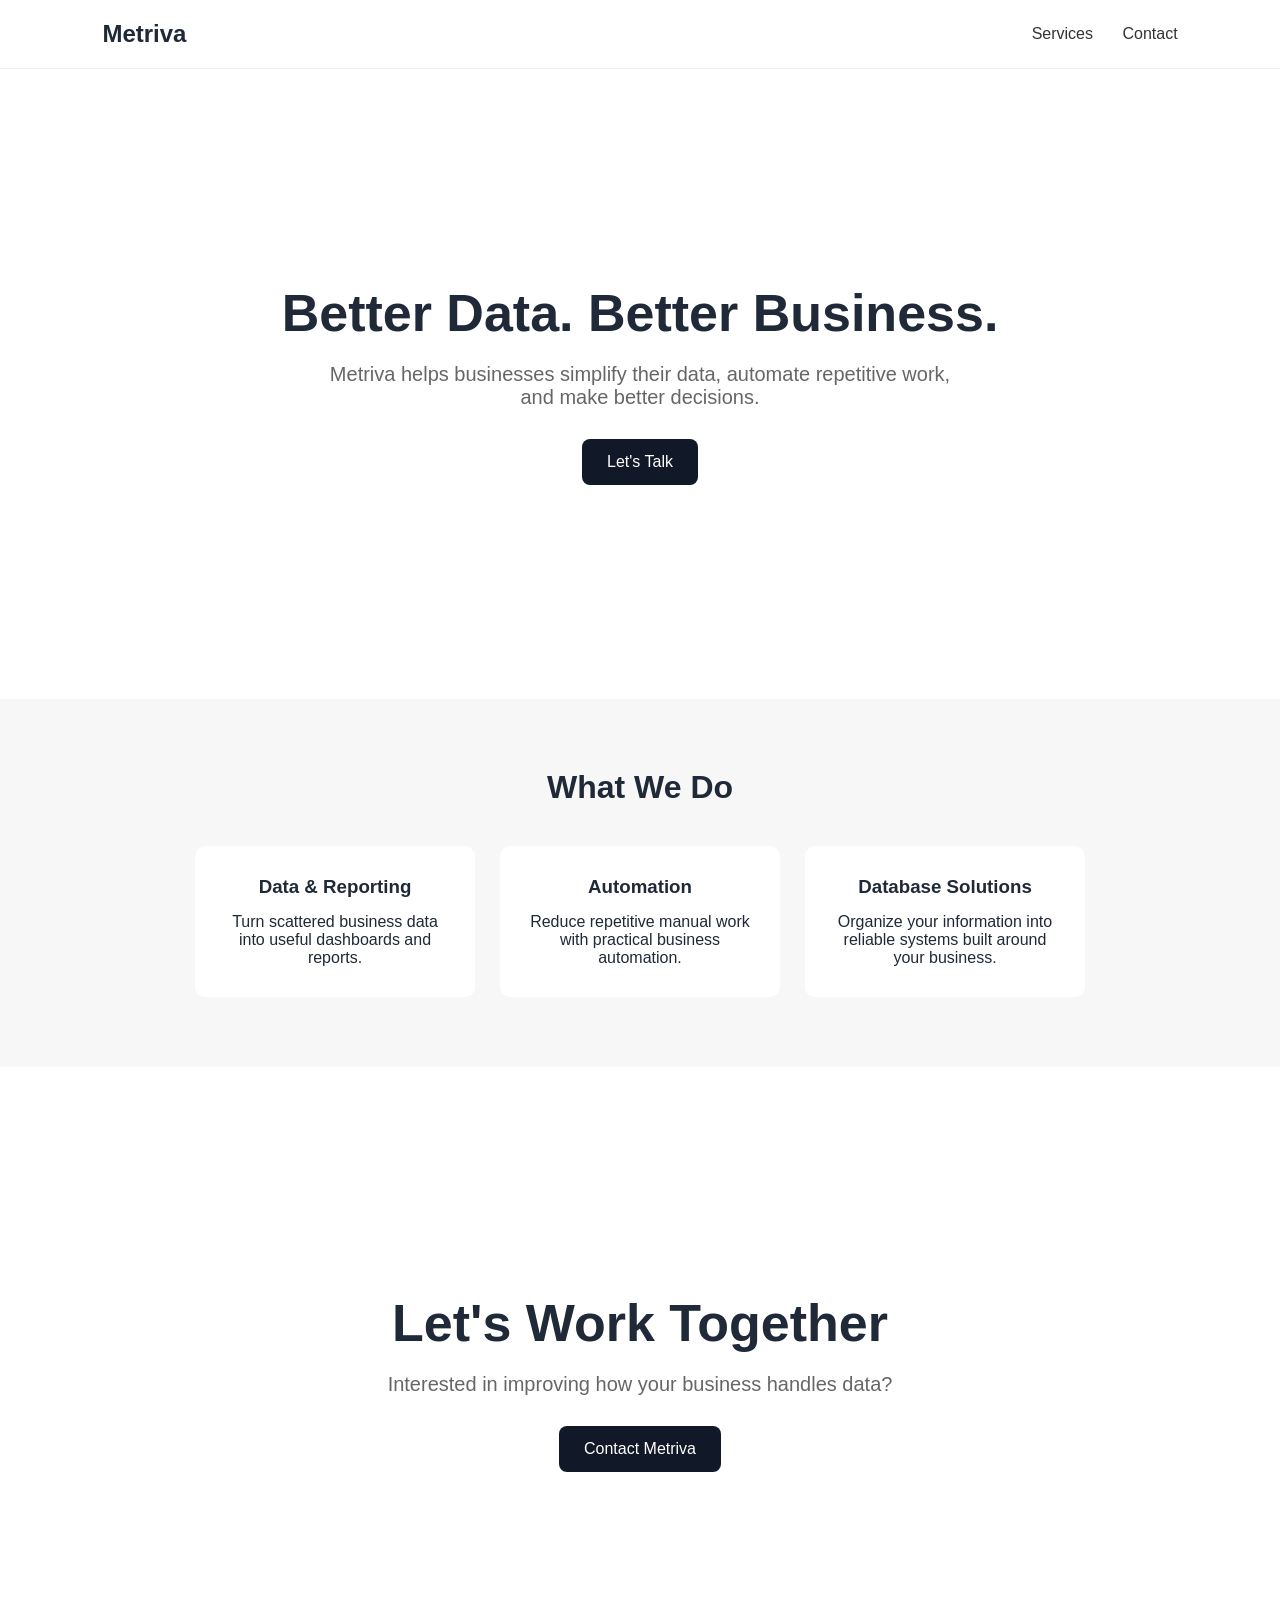
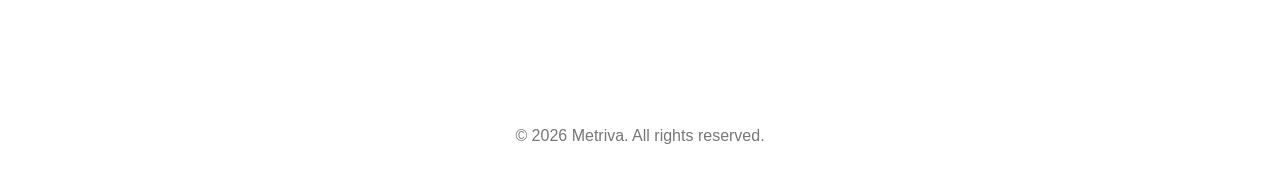
==== index.html @ c7a28950 "Create initial index.html for Metriva website This HTML file sets up a basic structure for the Metri" ====
<!DOCTYPE html>
<html lang="en">
<head>
    <meta charset="UTF-8">
    <meta name="viewport" content="width=device-width, initial-scale=1.0">

    <title>Metriva</title>

    <style>
        * {
            box-sizing: border-box;
            margin: 0;
            padding: 0;
        }

        body {
            font-family: Arial, sans-serif;
            color: #1f2937;
            background: #ffffff;
        }

        nav {
            display: flex;
            justify-content: space-between;
            align-items: center;
            padding: 20px 8%;
            border-bottom: 1px solid #eee;
        }

        .logo {
            font-size: 24px;
            font-weight: bold;
        }

        nav a {
            color: #333;
            text-decoration: none;
            margin-left: 25px;
        }

        .hero {
            min-height: 70vh;
            display: flex;
            flex-direction: column;
            justify-content: center;
            align-items: center;
            text-align: center;
            padding: 40px;
        }

        .hero h1 {
            font-size: 52px;
            margin-bottom: 20px;
        }

        .hero p {
            font-size: 20px;
            max-width: 650px;
            color: #666;
            margin-bottom: 30px;
        }

        .button {
            background: #111827;
            color: white;
            padding: 14px 25px;
            border-radius: 8px;
            text-decoration: none;
        }

        .services {
            background: #f7f7f7;
            padding: 70px 8%;
            text-align: center;
        }

        .services h2 {
            margin-bottom: 40px;
            font-size: 32px;
        }

        .cards {
            display: flex;
            justify-content: center;
            gap: 25px;
            flex-wrap: wrap;
        }

        .card {
            background: white;
            padding: 30px;
            border-radius: 10px;
            width: 280px;
        }

        .card h3 {
            margin-bottom: 15px;
        }

        footer {
            text-align: center;
            padding: 30px;
            color: #777;
        }
    </style>
</head>

<body>

<nav>
    <div class="logo">Metriva</div>

    <div>
        <a href="#services">Services</a>
        <a href="#contact">Contact</a>
    </div>
</nav>

<section class="hero">
    <h1>Better Data. Better Business.</h1>

    <p>
        Metriva helps businesses simplify their data,
        automate repetitive work, and make better decisions.
    </p>

    <a class="button" href="#contact">Let's Talk</a>
</section>

<section class="services" id="services">

    <h2>What We Do</h2>

    <div class="cards">

        <div class="card">
            <h3>Data & Reporting</h3>
            <p>
                Turn scattered business data into useful dashboards
                and reports.
            </p>
        </div>

        <div class="card">
            <h3>Automation</h3>
            <p>
                Reduce repetitive manual work with practical
                business automation.
            </p>
        </div>

        <div class="card">
            <h3>Database Solutions</h3>
            <p>
                Organize your information into reliable systems
                built around your business.
            </p>
        </div>

    </div>

</section>

<section class="hero" id="contact">
    <h1>Let's Work Together</h1>

    <p>
        Interested in improving how your business handles data?
    </p>

    <a class="button" href="mailto:YOUR-EMAIL-HERE">
        Contact Metriva
    </a>
</section>

<footer>
    © 2026 Metriva. All rights reserved.
</footer>

</body>
</html>
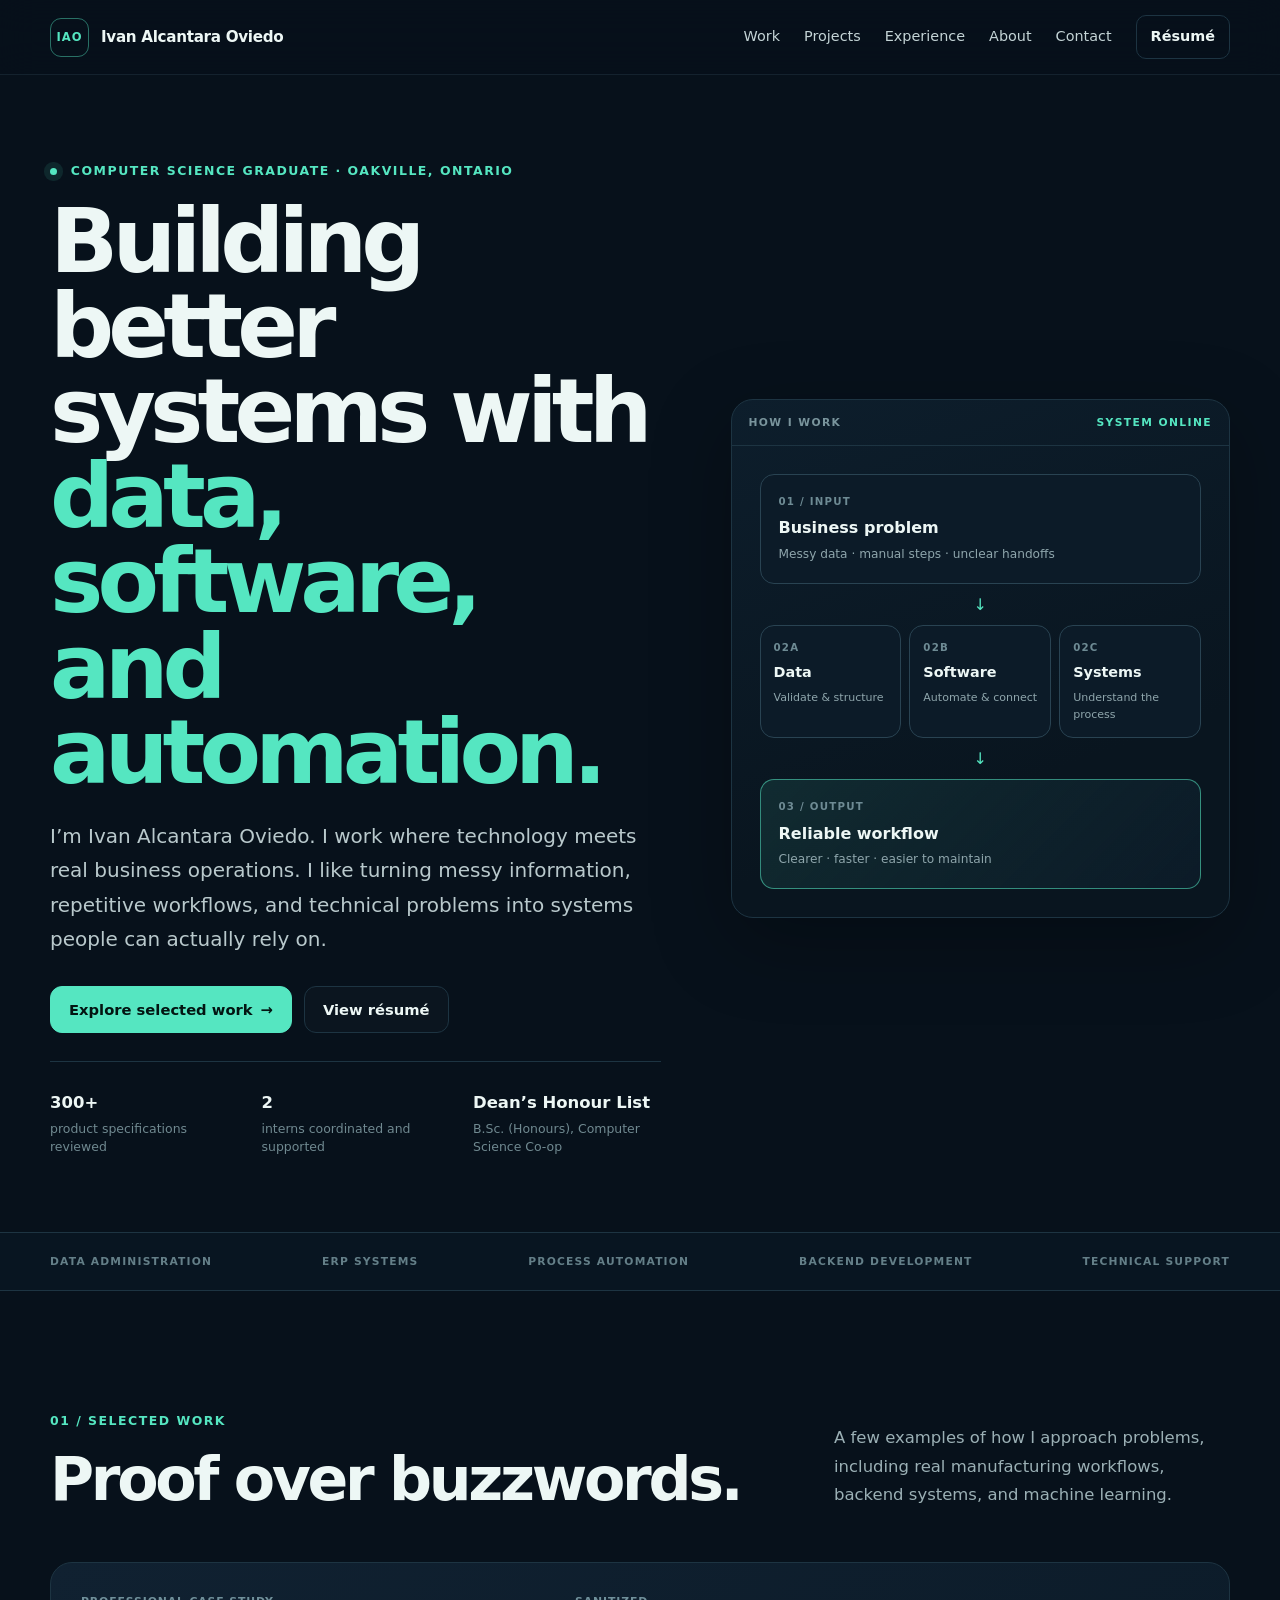
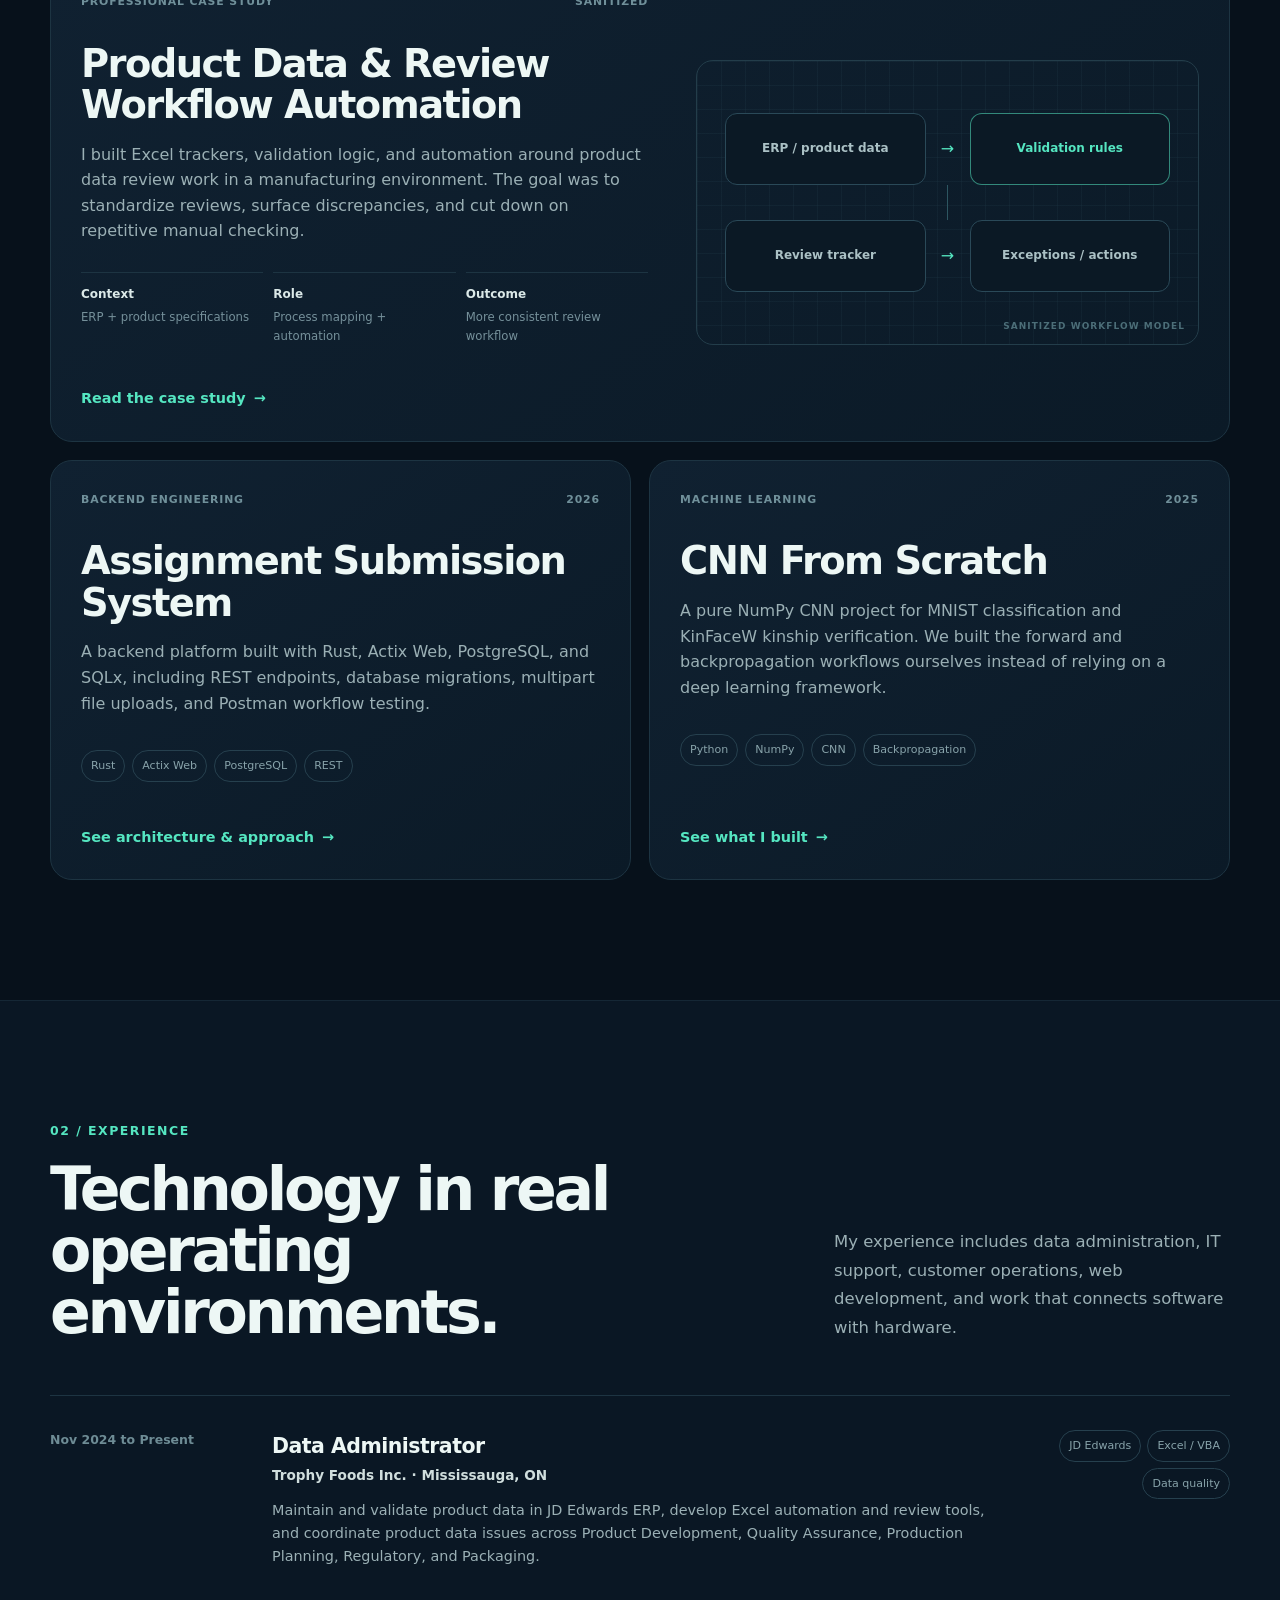
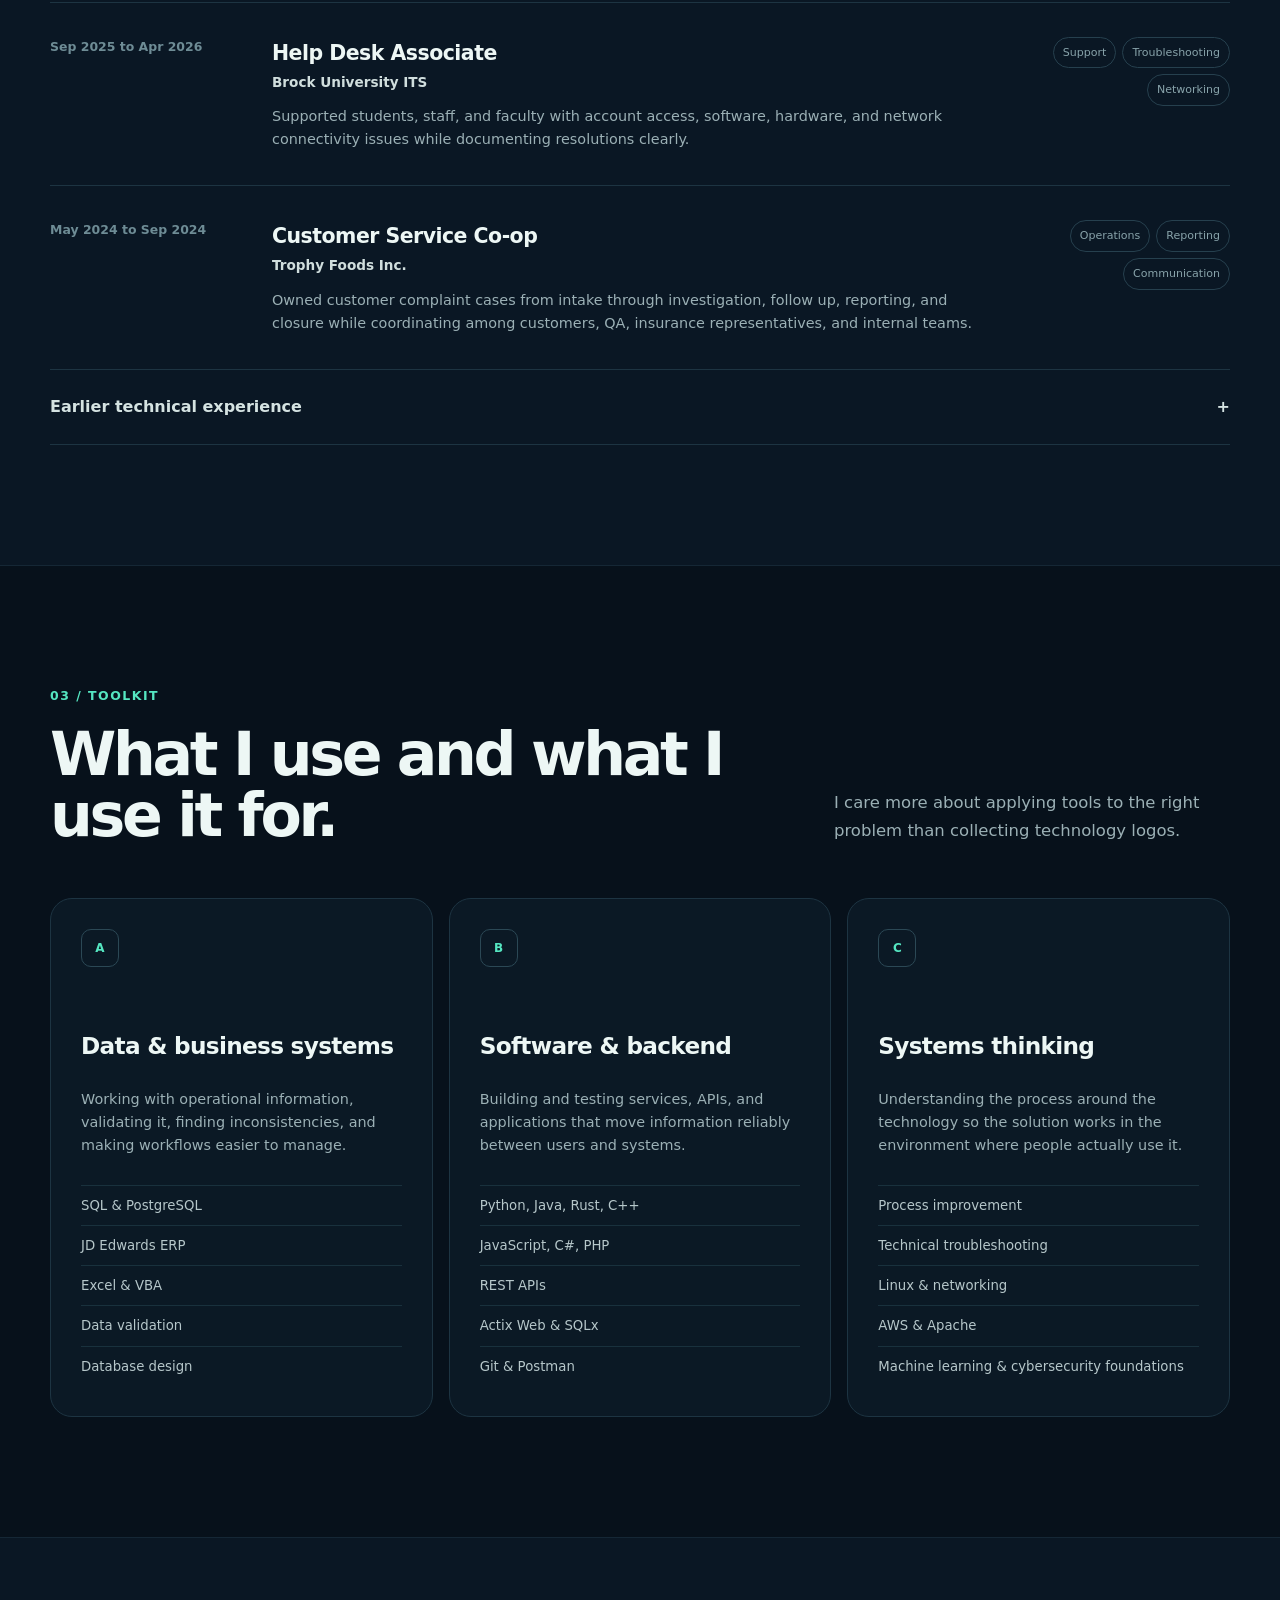
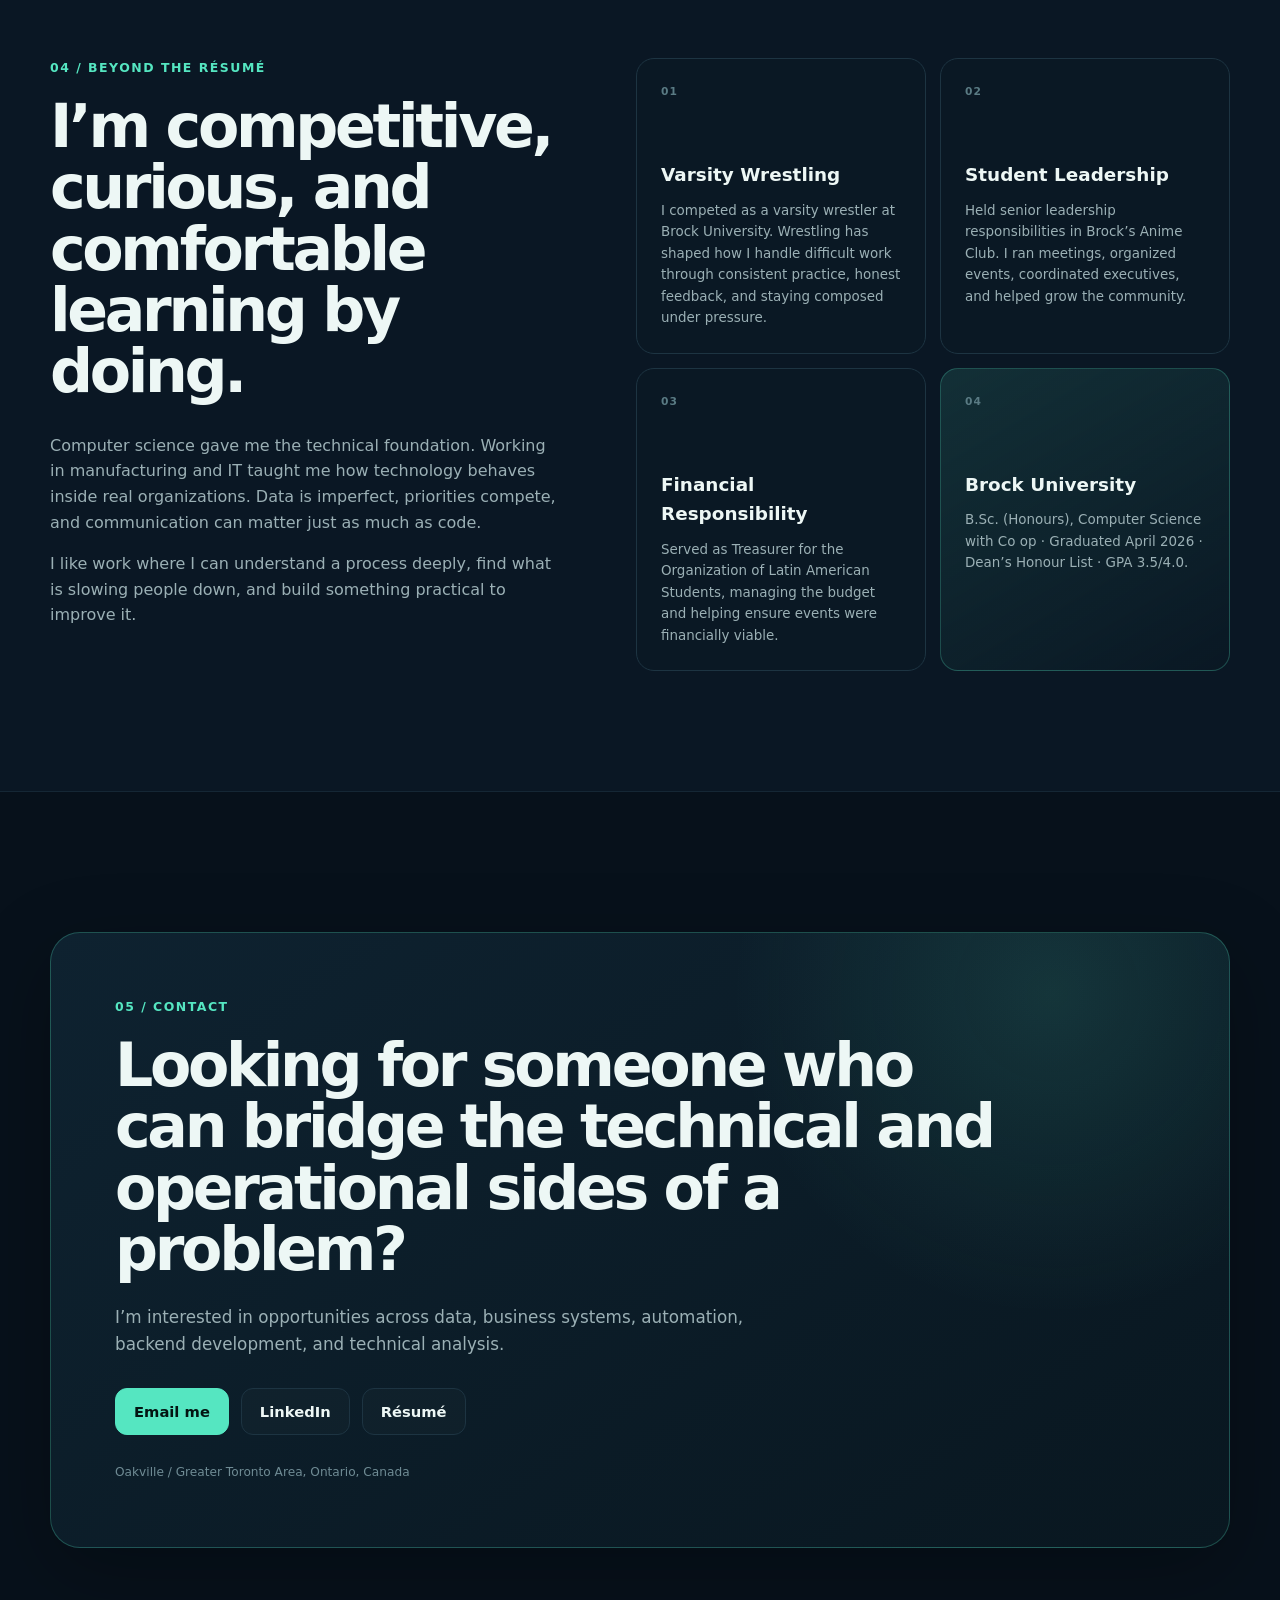
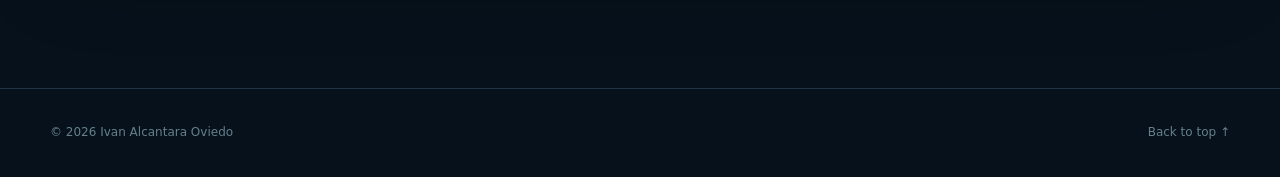
==== commit 7fec06ce: "Updated Website" ====
--- a/index.html
+++ b/index.html
@@ -1,181 +1,231 @@
-<!DOCTYPE html>
+<!doctype html>
 <html lang="en">
 <head>
-    <meta charset="UTF-8">
-    <meta name="viewport" content="width=device-width, initial-scale=1.0">
-
-    <title>Metriva</title>
-
-    <style>
-        * {
-            box-sizing: border-box;
-            margin: 0;
-            padding: 0;
-        }
-
-        body {
-            font-family: Arial, sans-serif;
-            color: #1f2937;
-            background: #ffffff;
-        }
-
-        nav {
-            display: flex;
-            justify-content: space-between;
-            align-items: center;
-            padding: 20px 8%;
-            border-bottom: 1px solid #eee;
-        }
-
-        .logo {
-            font-size: 24px;
-            font-weight: bold;
-        }
-
-        nav a {
-            color: #333;
-            text-decoration: none;
-            margin-left: 25px;
-        }
-
-        .hero {
-            min-height: 70vh;
-            display: flex;
-            flex-direction: column;
-            justify-content: center;
-            align-items: center;
-            text-align: center;
-            padding: 40px;
-        }
-
-        .hero h1 {
-            font-size: 52px;
-            margin-bottom: 20px;
-        }
-
-        .hero p {
-            font-size: 20px;
-            max-width: 650px;
-            color: #666;
-            margin-bottom: 30px;
-        }
-
-        .button {
-            background: #111827;
-            color: white;
-            padding: 14px 25px;
-            border-radius: 8px;
-            text-decoration: none;
-        }
-
-        .services {
-            background: #f7f7f7;
-            padding: 70px 8%;
-            text-align: center;
-        }
-
-        .services h2 {
-            margin-bottom: 40px;
-            font-size: 32px;
-        }
-
-        .cards {
-            display: flex;
-            justify-content: center;
-            gap: 25px;
-            flex-wrap: wrap;
-        }
-
-        .card {
-            background: white;
-            padding: 30px;
-            border-radius: 10px;
-            width: 280px;
-        }
-
-        .card h3 {
-            margin-bottom: 15px;
-        }
-
-        footer {
-            text-align: center;
-            padding: 30px;
-            color: #777;
-        }
-    </style>
+  <meta charset="utf-8">
+  <meta name="viewport" content="width=device-width, initial-scale=1">
+  <title>Ivan Alcantara Oviedo | Data, Systems & Software</title>
+  <meta name="description" content="Ivan Alcantara Oviedo is a Computer Science graduate who uses data, software, and systems thinking to improve real business processes.">
+  <meta name="theme-color" content="#08131f">
+  <meta property="og:type" content="profile">
+  <meta property="og:title" content="Ivan Alcantara Oviedo | Data, Systems & Software">
+  <meta property="og:description" content="Computer Science graduate working where data, software, and operations meet. Explore Ivan's experience, case studies, and projects.">
+  <meta property="og:image" content="assets/social-card.png">
+  <meta property="og:image:width" content="1200">
+  <meta property="og:image:height" content="630">
+  <meta name="twitter:card" content="summary_large_image">
+  <link rel="icon" href="assets/favicon.svg" type="image/svg+xml">
+  <link rel="stylesheet" href="styles.css">
+  <script type="application/ld+json">
+  {
+    "@context": "https://schema.org",
+    "@type": "ProfilePage",
+    "mainEntity": {
+      "@type": "Person",
+      "name": "Ivan Alcantara Oviedo",
+      "jobTitle": "Data Administrator",
+      "description": "Computer Science graduate with experience across data administration, business systems, process automation, technical support, and backend development.",
+      "alumniOf": {"@type":"CollegeOrUniversity","name":"Brock University"},
+      "sameAs": ["https://www.linkedin.com/in/ivan-alcantara-oviedo"]
+    }
+  }
+  </script>
 </head>
-
 <body>
-
-<nav>
-    <div class="logo">Metriva</div>
-
-    <div>
-        <a href="#services">Services</a>
+  <a class="skip-link" href="#main">Skip to main content</a>
+  <header class="site-header" id="top">
+    <nav class="nav shell" aria-label="Primary navigation">
+      <a class="brand" href="#top" aria-label="Ivan Alcantara Oviedo home">
+        <span class="brand-mark" aria-hidden="true">IAO</span>
+        <span class="brand-text">Ivan Alcantara Oviedo</span>
+      </a>
+      <button class="menu-toggle" type="button" aria-expanded="false" aria-controls="nav-menu" aria-label="Open navigation menu">
+        <span></span><span></span><span></span>
+      </button>
+      <div class="nav-menu" id="nav-menu">
+        <a href="#work">Work</a>
+        <a href="#projects">Projects</a>
+        <a href="#experience">Experience</a>
+        <a href="#about">About</a>
         <a href="#contact">Contact</a>
-    </div>
-</nav>
-
-<section class="hero">
-    <h1>Better Data. Better Business.</h1>
-
-    <p>
-        Metriva helps businesses simplify their data,
-        automate repetitive work, and make better decisions.
-    </p>
-
-    <a class="button" href="#contact">Let's Talk</a>
-</section>
-
-<section class="services" id="services">
-
-    <h2>What We Do</h2>
-
-    <div class="cards">
-
-        <div class="card">
-            <h3>Data & Reporting</h3>
-            <p>
-                Turn scattered business data into useful dashboards
-                and reports.
-            </p>
-        </div>
-
-        <div class="card">
-            <h3>Automation</h3>
-            <p>
-                Reduce repetitive manual work with practical
-                business automation.
-            </p>
-        </div>
-
-        <div class="card">
-            <h3>Database Solutions</h3>
-            <p>
-                Organize your information into reliable systems
-                built around your business.
-            </p>
-        </div>
-
-    </div>
-
-</section>
-
-<section class="hero" id="contact">
-    <h1>Let's Work Together</h1>
-
-    <p>
-        Interested in improving how your business handles data?
-    </p>
-
-    <a class="button" href="mailto:YOUR-EMAIL-HERE">
-        Contact Metriva
-    </a>
-</section>
-
-<footer>
-    © 2026 Metriva. All rights reserved.
-</footer>
-
+        <a class="nav-resume" href="resume.html">Résumé</a>
+      </div>
+    </nav>
+  </header>
+
+  <main id="main">
+    <section class="hero shell">
+      <div class="hero-copy reveal">
+        <p class="eyebrow"><span class="signal" aria-hidden="true"></span> Computer Science graduate · Oakville, Ontario</p>
+        <h1>Building better systems with <span class="accent">data, software, and automation.</span></h1>
+        <p class="hero-lead">I’m Ivan Alcantara Oviedo. I work where technology meets real business operations. I like turning messy information, repetitive workflows, and technical problems into systems people can actually rely on.</p>
+        <div class="hero-actions">
+          <a class="button button-primary" href="#work">Explore selected work <span aria-hidden="true">→</span></a>
+          <a class="button button-secondary" href="resume.html">View résumé</a>
+        </div>
+        <ul class="proof-strip" aria-label="Career highlights">
+          <li><strong>300+</strong><span>product specifications reviewed</span></li>
+          <li><strong>2</strong><span>interns coordinated and supported</span></li>
+          <li><strong>Dean’s Honour List</strong><span>B.Sc. (Honours), Computer Science Co-op</span></li>
+        </ul>
+      </div>
+
+      <div class="hero-system reveal" aria-label="Ivan's professional focus visualized" data-delay="100">
+        <div class="system-header"><span>HOW I WORK</span><span class="system-status">SYSTEM ONLINE</span></div>
+        <div class="system-flow" role="img" aria-label="Business problem flows through data, software, and systems thinking into a reliable outcome">
+          <div class="flow-node">
+            <small>01 / INPUT</small>
+            <strong>Business problem</strong>
+            <span>Messy data · manual steps · unclear handoffs</span>
+          </div>
+          <div class="flow-arrow" aria-hidden="true">↓</div>
+          <div class="flow-grid">
+            <div class="flow-node mini"><small>02A</small><strong>Data</strong><span>Validate & structure</span></div>
+            <div class="flow-node mini"><small>02B</small><strong>Software</strong><span>Automate & connect</span></div>
+            <div class="flow-node mini"><small>02C</small><strong>Systems</strong><span>Understand the process</span></div>
+          </div>
+          <div class="flow-arrow" aria-hidden="true">↓</div>
+          <div class="flow-node outcome">
+            <small>03 / OUTPUT</small>
+            <strong>Reliable workflow</strong>
+            <span>Clearer · faster · easier to maintain</span>
+          </div>
+        </div>
+      </div>
+    </section>
+
+    <section class="trust-bar" aria-label="Professional focus areas">
+      <div class="shell trust-inner">
+        <span>DATA ADMINISTRATION</span><span>ERP SYSTEMS</span><span>PROCESS AUTOMATION</span><span>BACKEND DEVELOPMENT</span><span>TECHNICAL SUPPORT</span>
+      </div>
+    </section>
+
+    <section class="section shell" id="work">
+      <div class="section-head reveal">
+        <div><p class="kicker">01 / Selected work</p><h2>Proof over buzzwords.</h2></div>
+        <p class="section-intro">A few examples of how I approach problems, including real manufacturing workflows, backend systems, and machine learning.</p>
+      </div>
+
+      <div class="case-grid">
+        <article class="case-card case-card-wide reveal">
+          <div class="case-copy">
+            <div class="case-meta"><span>Professional case study</span><span>Sanitized</span></div>
+            <h3>Product Data & Review Workflow Automation</h3>
+            <p>I built Excel trackers, validation logic, and automation around product data review work in a manufacturing environment. The goal was to standardize reviews, surface discrepancies, and cut down on repetitive manual checking.</p>
+            <div class="case-impact">
+              <div><strong>Context</strong><span>ERP + product specifications</span></div>
+              <div><strong>Role</strong><span>Process mapping + automation</span></div>
+              <div><strong>Outcome</strong><span>More consistent review workflow</span></div>
+            </div>
+            <a class="text-link" href="projects/data-workflow-automation.html">Read the case study <span aria-hidden="true">→</span></a>
+          </div>
+          <div class="case-visual diagram" aria-hidden="true">
+            <div class="diagram-row"><span class="diagram-node">ERP / product data</span><span class="diagram-arrow">→</span><span class="diagram-node hot">Validation rules</span></div>
+            <div class="diagram-line"></div>
+            <div class="diagram-row"><span class="diagram-node">Review tracker</span><span class="diagram-arrow">→</span><span class="diagram-node">Exceptions / actions</span></div>
+            <div class="diagram-caption">SANITIZED WORKFLOW MODEL</div>
+          </div>
+        </article>
+
+        <article class="case-card reveal" data-delay="70">
+          <div class="case-meta"><span>Backend engineering</span><span>2026</span></div>
+          <h3>Assignment Submission System</h3>
+          <p>A backend platform built with Rust, Actix Web, PostgreSQL, and SQLx, including REST endpoints, database migrations, multipart file uploads, and Postman workflow testing.</p>
+          <div class="stack-list"><span>Rust</span><span>Actix Web</span><span>PostgreSQL</span><span>REST</span></div>
+          <a class="text-link" href="projects/assignment-submission-system.html">See architecture & approach <span aria-hidden="true">→</span></a>
+        </article>
+
+        <article class="case-card reveal" data-delay="140">
+          <div class="case-meta"><span>Machine learning</span><span>2025</span></div>
+          <h3>CNN From Scratch</h3>
+          <p>A pure NumPy CNN project for MNIST classification and KinFaceW kinship verification. We built the forward and backpropagation workflows ourselves instead of relying on a deep learning framework.</p>
+          <div class="stack-list"><span>Python</span><span>NumPy</span><span>CNN</span><span>Backpropagation</span></div>
+          <a class="text-link" href="projects/cnn-from-scratch.html">See what I built <span aria-hidden="true">→</span></a>
+        </article>
+      </div>
+    </section>
+
+    <section class="section panel" id="experience">
+      <div class="shell">
+        <div class="section-head reveal">
+          <div><p class="kicker">02 / Experience</p><h2>Technology in real operating environments.</h2></div>
+          <p class="section-intro">My experience includes data administration, IT support, customer operations, web development, and work that connects software with hardware.</p>
+        </div>
+
+        <div class="experience-list">
+          <article class="experience-row reveal">
+            <div class="experience-when">Nov 2024 to Present</div>
+            <div class="experience-main"><h3>Data Administrator</h3><p class="company">Trophy Foods Inc. · Mississauga, ON</p><p>Maintain and validate product data in JD Edwards ERP, develop Excel automation and review tools, and coordinate product data issues across Product Development, Quality Assurance, Production Planning, Regulatory, and Packaging.</p></div>
+            <div class="experience-tags"><span>JD Edwards</span><span>Excel / VBA</span><span>Data quality</span></div>
+          </article>
+          <article class="experience-row reveal">
+            <div class="experience-when">Sep 2025 to Apr 2026</div>
+            <div class="experience-main"><h3>Help Desk Associate</h3><p class="company">Brock University ITS</p><p>Supported students, staff, and faculty with account access, software, hardware, and network connectivity issues while documenting resolutions clearly.</p></div>
+            <div class="experience-tags"><span>Support</span><span>Troubleshooting</span><span>Networking</span></div>
+          </article>
+          <article class="experience-row reveal">
+            <div class="experience-when">May 2024 to Sep 2024</div>
+            <div class="experience-main"><h3>Customer Service Co-op</h3><p class="company">Trophy Foods Inc.</p><p>Owned customer complaint cases from intake through investigation, follow up, reporting, and closure while coordinating among customers, QA, insurance representatives, and internal teams.</p></div>
+            <div class="experience-tags"><span>Operations</span><span>Reporting</span><span>Communication</span></div>
+          </article>
+          <details class="experience-more reveal">
+            <summary>Earlier technical experience <span aria-hidden="true">+</span></summary>
+            <div class="experience-more-grid">
+              <div><p class="experience-when">Sep 2023 to Apr 2024</p><h3>Analyst / Programmer</h3><p class="company">Bornea Dynamics</p><p>Contributed to a Bluetooth enabled video streaming robot, improving the Xamarin interface, connectivity, and communication between the software and hardware.</p></div>
+              <div><p class="experience-when">Jul 2023 to Dec 2023</p><h3>Information Technology Intern</h3><p class="company">Trophy Foods Inc.</p><p>Supported IT and operational teams with JD Edwards data, troubleshooting, reporting, and data integrity tasks.</p></div>
+              <div><p class="experience-when">Jan 2023 to Apr 2023</p><h3>Web Development & Cloud Deployment Associate</h3><p class="company">Civiconnect</p><p>Developed responsive web pages with Strapi, HTML, CSS, and JavaScript while supporting cloud deployment tasks.</p></div>
+            </div>
+          </details>
+        </div>
+      </div>
+    </section>
+
+    <section class="section shell" id="projects">
+      <div class="section-head reveal">
+        <div><p class="kicker">03 / Toolkit</p><h2>What I use and what I use it for.</h2></div>
+        <p class="section-intro">I care more about applying tools to the right problem than collecting technology logos.</p>
+      </div>
+      <div class="toolkit-grid">
+        <article class="toolkit-card reveal"><span class="toolkit-index">A</span><h3>Data & business systems</h3><p>Working with operational information, validating it, finding inconsistencies, and making workflows easier to manage.</p><ul><li>SQL & PostgreSQL</li><li>JD Edwards ERP</li><li>Excel & VBA</li><li>Data validation</li><li>Database design</li></ul></article>
+        <article class="toolkit-card reveal" data-delay="70"><span class="toolkit-index">B</span><h3>Software & backend</h3><p>Building and testing services, APIs, and applications that move information reliably between users and systems.</p><ul><li>Python, Java, Rust, C++</li><li>JavaScript, C#, PHP</li><li>REST APIs</li><li>Actix Web & SQLx</li><li>Git & Postman</li></ul></article>
+        <article class="toolkit-card reveal" data-delay="140"><span class="toolkit-index">C</span><h3>Systems thinking</h3><p>Understanding the process around the technology so the solution works in the environment where people actually use it.</p><ul><li>Process improvement</li><li>Technical troubleshooting</li><li>Linux & networking</li><li>AWS & Apache</li><li>Machine learning & cybersecurity foundations</li></ul></article>
+      </div>
+    </section>
+
+    <section class="section panel" id="about">
+      <div class="shell about-layout">
+        <div class="about-statement reveal">
+          <p class="kicker">04 / Beyond the résumé</p>
+          <h2>I’m competitive, curious, and comfortable learning by doing.</h2>
+          <p>Computer science gave me the technical foundation. Working in manufacturing and IT taught me how technology behaves inside real organizations. Data is imperfect, priorities compete, and communication can matter just as much as code.</p>
+          <p>I like work where I can understand a process deeply, find what is slowing people down, and build something practical to improve it.</p>
+        </div>
+        <div class="identity-grid reveal" data-delay="100">
+          <article class="identity-card"><span class="identity-number">01</span><h3>Varsity Wrestling</h3><p>I competed as a varsity wrestler at Brock University. Wrestling has shaped how I handle difficult work through consistent practice, honest feedback, and staying composed under pressure.</p></article>
+          <article class="identity-card"><span class="identity-number">02</span><h3>Student Leadership</h3><p>Held senior leadership responsibilities in Brock’s Anime Club. I ran meetings, organized events, coordinated executives, and helped grow the community.</p></article>
+          <article class="identity-card"><span class="identity-number">03</span><h3>Financial Responsibility</h3><p>Served as Treasurer for the Organization of Latin American Students, managing the budget and helping ensure events were financially viable.</p></article>
+          <article class="identity-card education"><span class="identity-number">04</span><h3>Brock University</h3><p>B.Sc. (Honours), Computer Science with Co op · Graduated April 2026 · Dean’s Honour List · GPA 3.5/4.0.</p></article>
+        </div>
+      </div>
+    </section>
+
+    <section class="section shell contact-section" id="contact">
+      <div class="contact-card reveal">
+        <p class="kicker">05 / Contact</p>
+        <h2>Looking for someone who can bridge the technical and operational sides of a problem?</h2>
+        <p>I’m interested in opportunities across data, business systems, automation, backend development, and technical analysis.</p>
+        <div class="contact-actions">
+          <a class="button button-primary" href="mailto:ivanalc.oviedo@gmail.com">Email me</a>
+          <a class="button button-secondary" href="https://www.linkedin.com/in/ivan-alcantara-oviedo" target="_blank" rel="noreferrer">LinkedIn</a>
+          <a class="button button-secondary" href="resume.html">Résumé</a>
+        </div>
+        <p class="contact-note">Oakville / Greater Toronto Area, Ontario, Canada</p>
+      </div>
+    </section>
+  </main>
+
+  <footer class="site-footer">
+    <div class="shell footer-inner"><span>© <span id="year">2026</span> Ivan Alcantara Oviedo</span><a href="#top">Back to top ↑</a></div>
+  </footer>
+  <script src="script.js" defer></script>
 </body>
 </html>
--- a/styles.css
+++ b/styles.css
@@ -0,0 +1,27 @@
+:root{
+  --bg:#07111b;--bg-2:#0a1724;--panel:#0d1b29;--card:#102131;--card-2:#0b1a28;
+  --text:#edf7f5;--muted:#9bb0b5;--muted-2:#708990;--line:#1d3442;
+  --accent:#55e6c1;--accent-2:#8af1d7;--ink:#031512;--max:1180px;
+  --radius:22px;--shadow:0 24px 80px rgba(0,0,0,.28)
+}
+*{box-sizing:border-box}
+html{scroll-behavior:smooth}
+body{margin:0;background:var(--bg);color:var(--text);font-family:Inter,ui-sans-serif,system-ui,-apple-system,BlinkMacSystemFont,"Segoe UI",sans-serif;line-height:1.6;-webkit-font-smoothing:antialiased}
+a{color:inherit;text-decoration:none}button{font:inherit}img{max-width:100%;height:auto}.shell{width:min(var(--max),calc(100% - 40px));margin-inline:auto}
+.skip-link{position:fixed;left:14px;top:10px;z-index:9999;padding:10px 14px;border-radius:8px;background:var(--accent);color:var(--ink);font-weight:800;transform:translateY(-150%)}.skip-link:focus{transform:translateY(0)}
+:focus-visible{outline:3px solid var(--accent);outline-offset:4px;border-radius:6px}
+.site-header{position:sticky;top:0;z-index:100;background:rgba(7,17,27,.82);backdrop-filter:blur(18px);border-bottom:1px solid rgba(83,119,134,.18)}
+.nav{min-height:74px;display:flex;align-items:center;justify-content:space-between;gap:24px}.brand{display:flex;align-items:center;gap:12px;font-weight:800;letter-spacing:-.02em}.brand-mark{display:grid;place-items:center;width:39px;height:39px;border:1px solid rgba(85,230,193,.45);border-radius:11px;color:var(--accent);font-size:.72rem;letter-spacing:.08em}.brand-text{font-size:.95rem}.nav-menu{display:flex;align-items:center;gap:24px;color:#c4d4d6;font-size:.9rem}.nav-menu a:not(.nav-resume):hover{color:var(--accent)}.nav-resume{padding:9px 14px;border:1px solid var(--line);border-radius:10px;color:var(--text);font-weight:700}.nav-resume:hover{border-color:var(--accent);color:var(--accent)}.menu-toggle{display:none;width:44px;height:44px;background:transparent;border:1px solid var(--line);border-radius:10px}.menu-toggle span{display:block;width:19px;height:1px;background:var(--text);margin:5px auto}
+.hero{min-height:calc(100vh - 74px);display:grid;grid-template-columns:minmax(0,1.1fr) minmax(380px,.9fr);gap:70px;align-items:center;padding:86px 0 76px}.eyebrow,.kicker{margin:0 0 18px;color:var(--accent);font-size:.78rem;font-weight:800;letter-spacing:.12em;text-transform:uppercase}.signal{display:inline-block;width:7px;height:7px;margin-right:8px;border-radius:50%;background:var(--accent);box-shadow:0 0 0 6px rgba(85,230,193,.1)}h1,h2,h3,p{margin-top:0}h1{max-width:820px;margin-bottom:24px;font-size:clamp(3.3rem,7vw,6.8rem);line-height:.95;letter-spacing:-.065em;font-weight:760}.accent{color:var(--accent)}.hero-lead{max-width:690px;margin-bottom:30px;font-size:clamp(1.05rem,1.6vw,1.25rem);line-height:1.72;color:#b9c9cc}.hero-actions,.contact-actions{display:flex;gap:12px;flex-wrap:wrap}.button{display:inline-flex;align-items:center;justify-content:center;gap:8px;min-height:47px;padding:0 18px;border:1px solid var(--line);border-radius:12px;font-size:.92rem;font-weight:780;transition:transform .18s ease,border-color .18s ease,background .18s ease}.button:hover{transform:translateY(-2px)}.button-primary{background:var(--accent);border-color:var(--accent);color:var(--ink)}.button-primary:hover{background:var(--accent-2)}.button-secondary{background:rgba(255,255,255,.015);color:var(--text)}.button-secondary:hover{border-color:#456577}.proof-strip{list-style:none;padding:28px 0 0;margin:28px 0 0;border-top:1px solid var(--line);display:grid;grid-template-columns:repeat(3,1fr);gap:24px}.proof-strip li{min-width:0}.proof-strip strong{display:block;margin-bottom:3px;color:var(--text);font-size:1.03rem}.proof-strip span{display:block;color:var(--muted-2);font-size:.78rem;line-height:1.45}
+.hero-system{align-self:center;border:1px solid var(--line);border-radius:var(--radius);background:linear-gradient(160deg,#0d1e2c,#09151f 70%);box-shadow:var(--shadow);overflow:hidden}.system-header{display:flex;justify-content:space-between;gap:12px;padding:14px 17px;border-bottom:1px solid var(--line);font-size:.67rem;font-weight:800;letter-spacing:.13em;color:#79949c}.system-status{color:var(--accent)}.system-flow{padding:28px}.flow-node{padding:18px;border:1px solid #294352;border-radius:14px;background:#0c1b28}.flow-node small{display:block;margin-bottom:6px;color:#6e8b94;font-size:.64rem;font-weight:800;letter-spacing:.12em}.flow-node strong{display:block;margin-bottom:4px;font-size:1rem}.flow-node span{display:block;color:#8fa6ac;font-size:.76rem}.flow-arrow{text-align:center;color:var(--accent);padding:8px}.flow-grid{display:grid;grid-template-columns:repeat(3,1fr);gap:8px}.flow-node.mini{padding:13px}.flow-node.mini strong{font-size:.9rem}.flow-node.mini span{font-size:.69rem}.flow-node.outcome{border-color:rgba(85,230,193,.55);background:linear-gradient(135deg,rgba(85,230,193,.1),#0c1b28)}
+.trust-bar{border-top:1px solid var(--line);border-bottom:1px solid var(--line);background:#081521}.trust-inner{min-height:57px;display:flex;align-items:center;justify-content:space-between;gap:20px;overflow:auto;color:#647f88;font-size:.67rem;font-weight:850;letter-spacing:.11em;white-space:nowrap}
+.section{padding:120px 0}.panel{background:var(--bg-2);border-block:1px solid rgba(74,111,126,.18)}.section-head{display:grid;grid-template-columns:1fr minmax(320px,.55fr);gap:64px;align-items:end;margin-bottom:52px}.section-head h2,.about-statement h2,.contact-card h2{margin:0;font-size:clamp(2.35rem,4.7vw,4.8rem);line-height:1.02;letter-spacing:-.055em}.section-intro{margin:0;color:var(--muted);font-size:1.03rem;line-height:1.75}.case-grid{display:grid;grid-template-columns:repeat(2,1fr);gap:18px}.case-card{min-height:420px;padding:30px;border:1px solid var(--line);border-radius:var(--radius);background:linear-gradient(145deg,var(--card),#0b1a27);display:flex;flex-direction:column}.case-card-wide{grid-column:1/-1;min-height:460px;display:grid;grid-template-columns:1.06fr .94fr;gap:48px;align-items:center}.case-meta{display:flex;justify-content:space-between;gap:12px;margin-bottom:32px;color:#70909a;font-size:.68rem;font-weight:800;letter-spacing:.08em;text-transform:uppercase}.case-card h3{max-width:650px;margin-bottom:16px;font-size:clamp(1.65rem,3vw,2.65rem);line-height:1.08;letter-spacing:-.04em}.case-card p{color:var(--muted);max-width:670px}.case-impact{display:grid;grid-template-columns:repeat(3,1fr);gap:10px;margin:28px 0}.case-impact div{padding:12px 0;border-top:1px solid var(--line)}.case-impact strong,.case-impact span{display:block}.case-impact strong{font-size:.75rem;color:#dbe9e8}.case-impact span{margin-top:4px;font-size:.73rem;color:#75909a}.text-link{margin-top:auto;display:inline-flex;align-items:center;gap:8px;width:max-content;color:var(--accent);font-size:.9rem;font-weight:800}.text-link:hover{gap:13px}.stack-list{display:flex;flex-wrap:wrap;gap:7px;margin:18px 0 26px}.stack-list span,.experience-tags span{padding:6px 9px;border:1px solid #26404e;border-radius:999px;color:#88a3aa;font-size:.69rem}.diagram{position:relative;min-height:285px;padding:28px;border:1px solid #233d4a;border-radius:17px;background-image:linear-gradient(rgba(49,81,95,.14) 1px,transparent 1px),linear-gradient(90deg,rgba(49,81,95,.14) 1px,transparent 1px);background-size:24px 24px;display:flex;flex-direction:column;justify-content:center}.diagram-row{display:grid;grid-template-columns:1fr 34px 1fr;align-items:center;gap:5px}.diagram-node{display:grid;place-items:center;min-height:72px;text-align:center;padding:10px;border:1px solid #2a4958;border-radius:12px;background:#0b1925;color:#abc1c5;font-size:.75rem;font-weight:750}.diagram-node.hot{border-color:rgba(85,230,193,.55);color:var(--accent)}.diagram-arrow{text-align:center;color:var(--accent)}.diagram-line{height:35px;width:1px;background:#2d5661;margin:0 auto}.diagram-caption{position:absolute;right:13px;bottom:10px;color:#4c6e78;font-size:.56rem;letter-spacing:.12em;font-weight:800}
+.experience-list{border-top:1px solid var(--line)}.experience-row{display:grid;grid-template-columns:190px 1fr 210px;gap:32px;padding:34px 0;border-bottom:1px solid var(--line)}.experience-when{color:#6e8c95;font-size:.78rem;font-weight:750}.experience-main h3,.experience-more-grid h3{margin-bottom:2px;font-size:1.28rem;letter-spacing:-.025em}.company{margin-bottom:12px;color:#d0dedd;font-size:.85rem;font-weight:700}.experience-main>p:last-child,.experience-more-grid p:last-child{margin:0;color:var(--muted);font-size:.9rem}.experience-tags{display:flex;align-content:flex-start;justify-content:flex-end;flex-wrap:wrap;gap:6px}.experience-more{border-bottom:1px solid var(--line)}.experience-more summary{cursor:pointer;padding:24px 0;list-style:none;display:flex;justify-content:space-between;color:#d5e3e2;font-weight:750}.experience-more summary::-webkit-details-marker{display:none}.experience-more-grid{display:grid;grid-template-columns:repeat(3,1fr);gap:28px;padding:6px 0 34px}.experience-more-grid>div{padding-top:18px;border-top:1px solid #19313f}
+.toolkit-grid{display:grid;grid-template-columns:repeat(3,1fr);gap:16px}.toolkit-card{position:relative;min-height:440px;padding:30px;border:1px solid var(--line);border-radius:var(--radius);background:#0b1925}.toolkit-index{display:grid;place-items:center;width:38px;height:38px;margin-bottom:60px;border:1px solid #2b4855;border-radius:10px;color:var(--accent);font-size:.75rem;font-weight:900}.toolkit-card h3{font-size:1.45rem;letter-spacing:-.03em}.toolkit-card p{color:var(--muted);font-size:.9rem}.toolkit-card ul{list-style:none;margin:28px 0 0;padding:0}.toolkit-card li{padding:9px 0;border-top:1px solid #19313d;color:#b6c7ca;font-size:.83rem}
+.about-layout{display:grid;grid-template-columns:.92fr 1.08fr;gap:80px}.about-statement{position:sticky;top:120px;align-self:start}.about-statement h2{margin-bottom:30px}.about-statement>p:not(.kicker){max-width:590px;color:var(--muted);font-size:1rem}.identity-grid{display:grid;grid-template-columns:repeat(2,1fr);gap:14px}.identity-card{min-height:280px;padding:24px;border:1px solid var(--line);border-radius:18px;background:#0a1824}.identity-number{display:block;margin-bottom:60px;color:#5a7b84;font-size:.67rem;font-weight:900;letter-spacing:.1em}.identity-card h3{margin-bottom:10px;font-size:1.15rem}.identity-card p{margin:0;color:var(--muted);font-size:.84rem}.identity-card.education{background:linear-gradient(150deg,rgba(85,230,193,.12),#0a1824);border-color:rgba(85,230,193,.25)}
+.contact-section{padding-top:140px;padding-bottom:140px}.contact-card{padding:64px;border:1px solid rgba(85,230,193,.26);border-radius:30px;background:radial-gradient(circle at 85% 10%,rgba(85,230,193,.12),transparent 28%),linear-gradient(145deg,#0e2230,#091720);box-shadow:var(--shadow)}.contact-card h2{max-width:900px;margin-bottom:24px}.contact-card>p:not(.kicker):not(.contact-note){max-width:700px;color:var(--muted);font-size:1.05rem}.contact-actions{margin-top:30px}.contact-note{margin:28px 0 0;color:#6f8b94;font-size:.76rem}.site-footer{border-top:1px solid var(--line)}.footer-inner{min-height:88px;display:flex;justify-content:space-between;align-items:center;color:#63808a;font-size:.75rem}.footer-inner a:hover{color:var(--accent)}
+.reveal{opacity:0;transform:translateY(16px);transition:opacity .6s ease,transform .6s ease}.reveal.visible{opacity:1;transform:none}
+.page-hero{padding:100px 0 62px}.page-hero .back-link{display:inline-flex;margin-bottom:48px;color:#78969e;font-size:.8rem;font-weight:750}.page-hero .back-link:hover{color:var(--accent)}.page-hero h1{max-width:920px;font-size:clamp(3rem,7vw,6.2rem)}.page-lead{max-width:760px;color:var(--muted);font-size:1.14rem}.case-summary{display:grid;grid-template-columns:repeat(4,1fr);gap:1px;margin-top:48px;border:1px solid var(--line);border-radius:16px;overflow:hidden;background:var(--line)}.case-summary div{padding:19px;background:#0b1925}.case-summary small,.case-summary strong{display:block}.case-summary small{margin-bottom:5px;color:#66818a;font-size:.63rem;font-weight:850;letter-spacing:.1em;text-transform:uppercase}.case-summary strong{font-size:.83rem}.case-body{display:grid;grid-template-columns:240px 1fr;gap:80px;padding:70px 0 120px}.case-aside{position:sticky;top:110px;align-self:start}.case-aside a{display:block;padding:7px 0;color:#6f8991;font-size:.78rem}.case-aside a:hover{color:var(--accent)}.case-content section{scroll-margin-top:120px;margin-bottom:80px}.case-content h2{margin-bottom:22px;font-size:clamp(2rem,4vw,3.6rem);line-height:1.05;letter-spacing:-.045em}.case-content h3{margin-top:30px;font-size:1.2rem}.case-content p,.case-content li{color:var(--muted)}.case-content ul{padding-left:20px}.case-note{padding:20px;border-left:2px solid var(--accent);background:rgba(85,230,193,.055);color:#a9c1c4;font-size:.84rem}.architecture{margin:32px 0;padding:26px;border:1px solid var(--line);border-radius:18px;background:#091722}.architecture-row{display:flex;align-items:center;justify-content:center;gap:10px;flex-wrap:wrap}.arch-box{padding:12px 15px;border:1px solid #284755;border-radius:10px;background:#0d1f2d;color:#b9cdcf;font-size:.75rem;font-weight:750}.arch-box.accented{border-color:rgba(85,230,193,.55);color:var(--accent)}.arch-arrow{color:#4c7179}.lessons-grid{display:grid;grid-template-columns:repeat(2,1fr);gap:12px}.lesson{padding:20px;border:1px solid var(--line);border-radius:14px;background:#0a1824}.lesson strong{display:block;margin-bottom:7px}.lesson p{margin:0;font-size:.84rem}.next-project{display:flex;justify-content:space-between;align-items:center;gap:20px;padding:28px;border:1px solid var(--line);border-radius:16px}.next-project span{color:#6b8890;font-size:.72rem}.next-project strong{display:block;margin-top:3px}.resume-page{padding:85px 0 120px}.resume-top{display:flex;justify-content:space-between;align-items:flex-start;gap:30px;margin-bottom:40px}.resume-top h1{margin:0;font-size:clamp(2.7rem,6vw,5rem)}.resume-sheet{padding:52px;border-radius:22px;background:#f6f8f8;color:#142127;box-shadow:var(--shadow)}.resume-sheet h2{margin:32px 0 10px;font-size:.85rem;letter-spacing:.1em;text-transform:uppercase;color:#41626a;border-bottom:1px solid #ccd7d9;padding-bottom:8px}.resume-sheet h3{margin-bottom:2px;font-size:1rem}.resume-sheet p,.resume-sheet li{font-size:.82rem;color:#30464d}.resume-sheet .resume-role{display:flex;justify-content:space-between;gap:20px;margin-top:18px}.resume-sheet .resume-role p{margin:0;color:#5d747a}.resume-sheet ul{margin-top:6px}.resume-contact{color:#526d73!important}.resume-actions{display:flex;gap:10px;flex-wrap:wrap}
+@media (max-width:960px){.hero{grid-template-columns:1fr;padding-top:65px}.hero-system{max-width:680px}.section-head{grid-template-columns:1fr;gap:18px}.case-card-wide{grid-template-columns:1fr}.experience-row{grid-template-columns:150px 1fr}.experience-tags{grid-column:2;justify-content:flex-start}.toolkit-grid{grid-template-columns:1fr}.toolkit-card{min-height:0}.toolkit-index{margin-bottom:30px}.about-layout{grid-template-columns:1fr}.about-statement{position:static}.case-body{grid-template-columns:1fr}.case-aside{display:none}}
+@media (max-width:760px){.shell{width:min(var(--max),calc(100% - 28px))}.site-header{background:rgba(7,17,27,.94)}.brand-text{display:none}.menu-toggle{display:block}.nav-menu{display:none;position:absolute;left:14px;right:14px;top:66px;padding:16px;border:1px solid var(--line);border-radius:14px;background:#0a1723;box-shadow:var(--shadow);flex-direction:column;align-items:stretch;gap:4px}.nav-menu.open{display:flex}.nav-menu a{padding:11px 10px}.nav-resume{text-align:center;margin-top:5px}.hero{min-height:auto;gap:44px;padding:64px 0}.hero h1{font-size:clamp(3rem,14vw,5.1rem)}.proof-strip{grid-template-columns:1fr}.flow-grid{grid-template-columns:1fr}.trust-inner{justify-content:flex-start}.section{padding:82px 0}.case-grid{grid-template-columns:1fr}.case-card,.case-card-wide{grid-column:auto;min-height:0;padding:23px}.case-impact{grid-template-columns:1fr}.case-visual{display:none}.experience-row{grid-template-columns:1fr;gap:8px}.experience-tags{grid-column:auto;justify-content:flex-start}.experience-more-grid{grid-template-columns:1fr}.identity-grid{grid-template-columns:1fr}.identity-card{min-height:0}.identity-number{margin-bottom:30px}.contact-card{padding:30px 22px}.case-summary{grid-template-columns:1fr 1fr}.case-body{padding-top:45px}.lessons-grid{grid-template-columns:1fr}.resume-top{flex-direction:column}.resume-sheet{padding:25px 20px}.resume-sheet .resume-role{display:block}}
+@media (prefers-reduced-motion:reduce){html{scroll-behavior:auto}.reveal{opacity:1;transform:none;transition:none}.button{transition:none}}
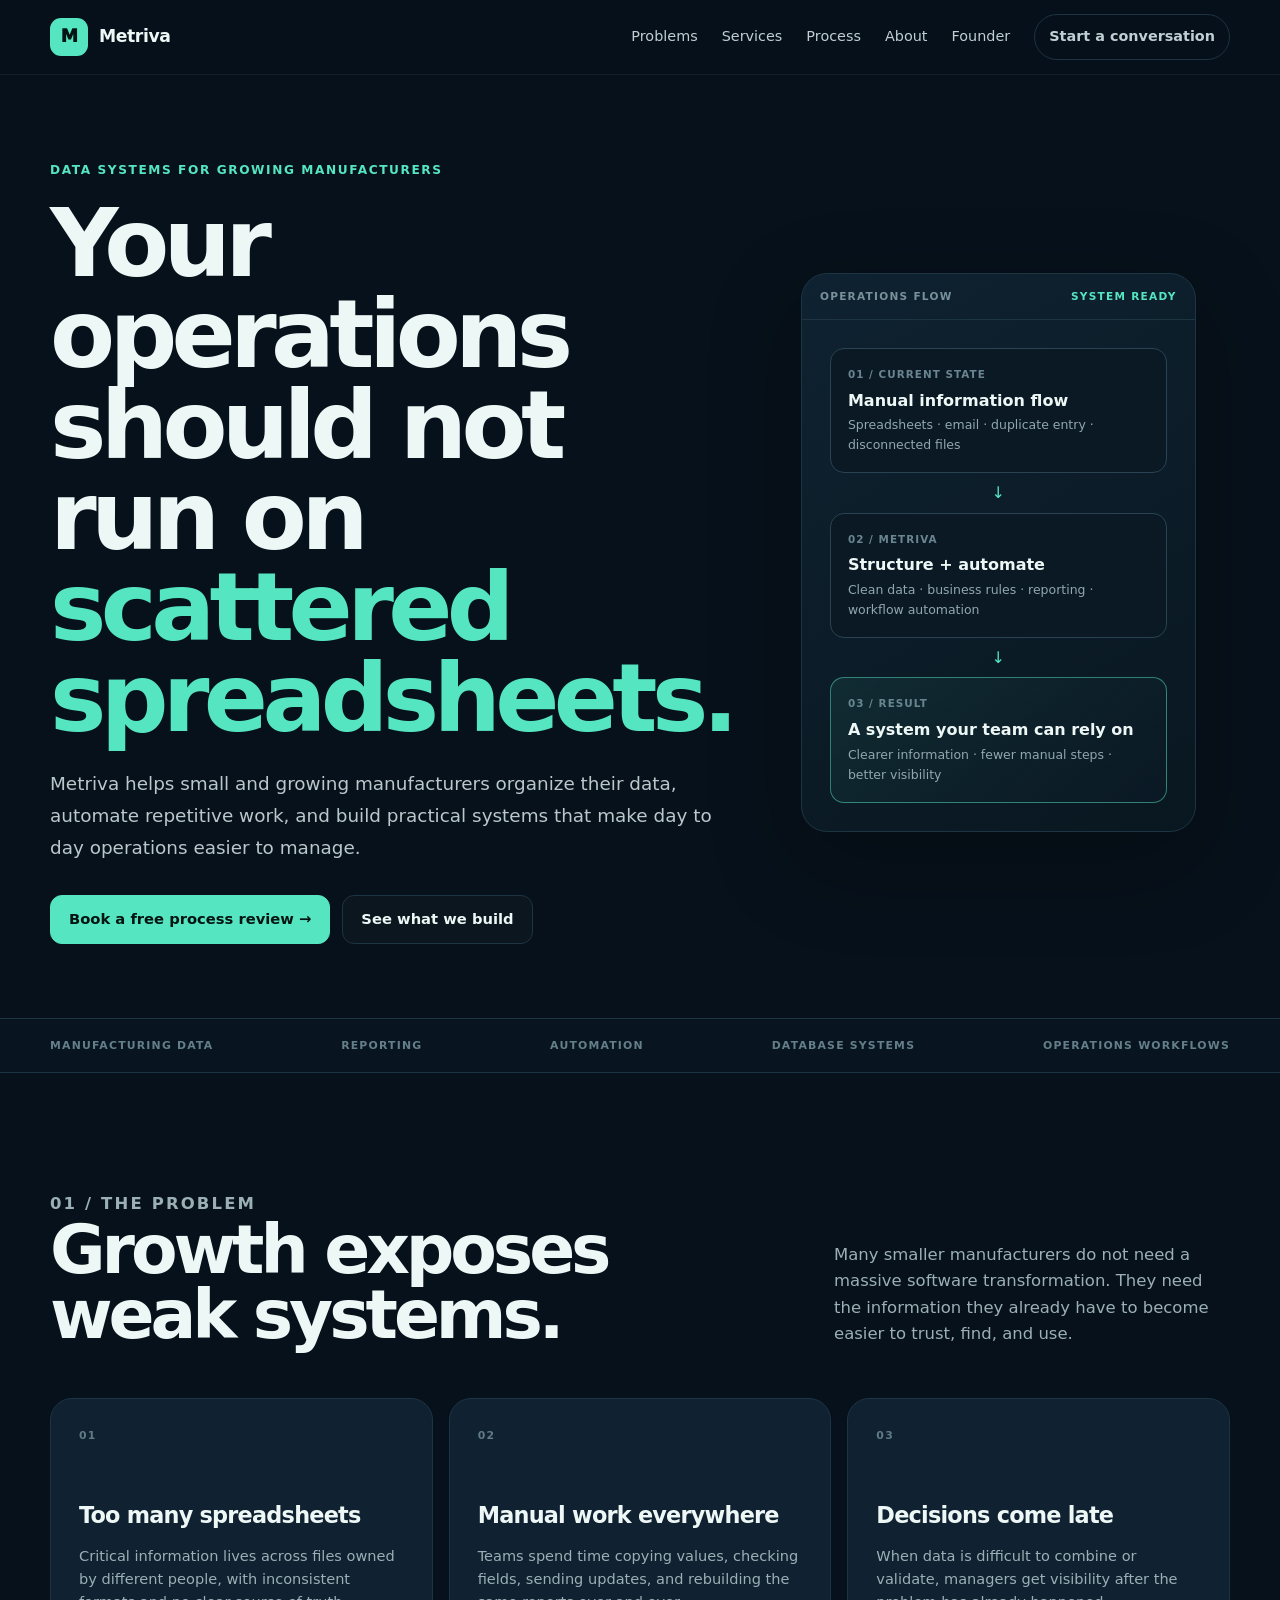
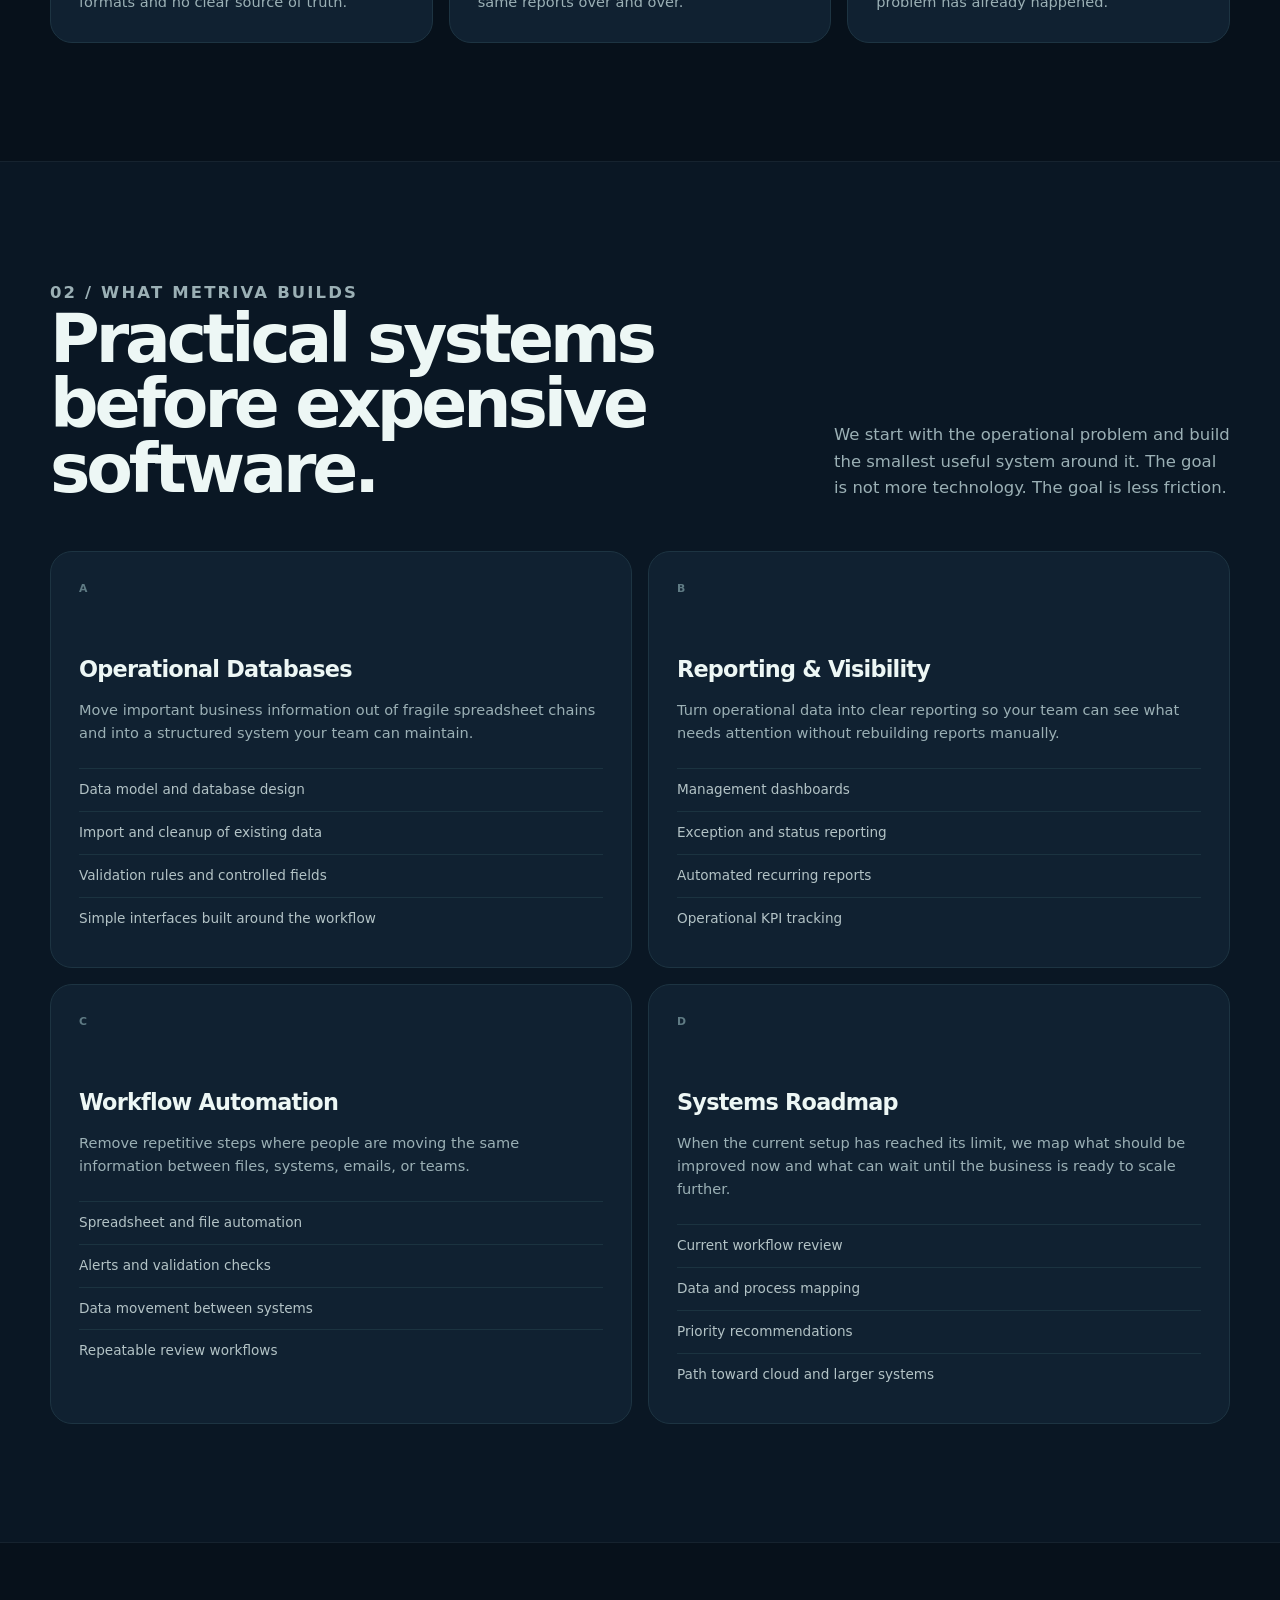
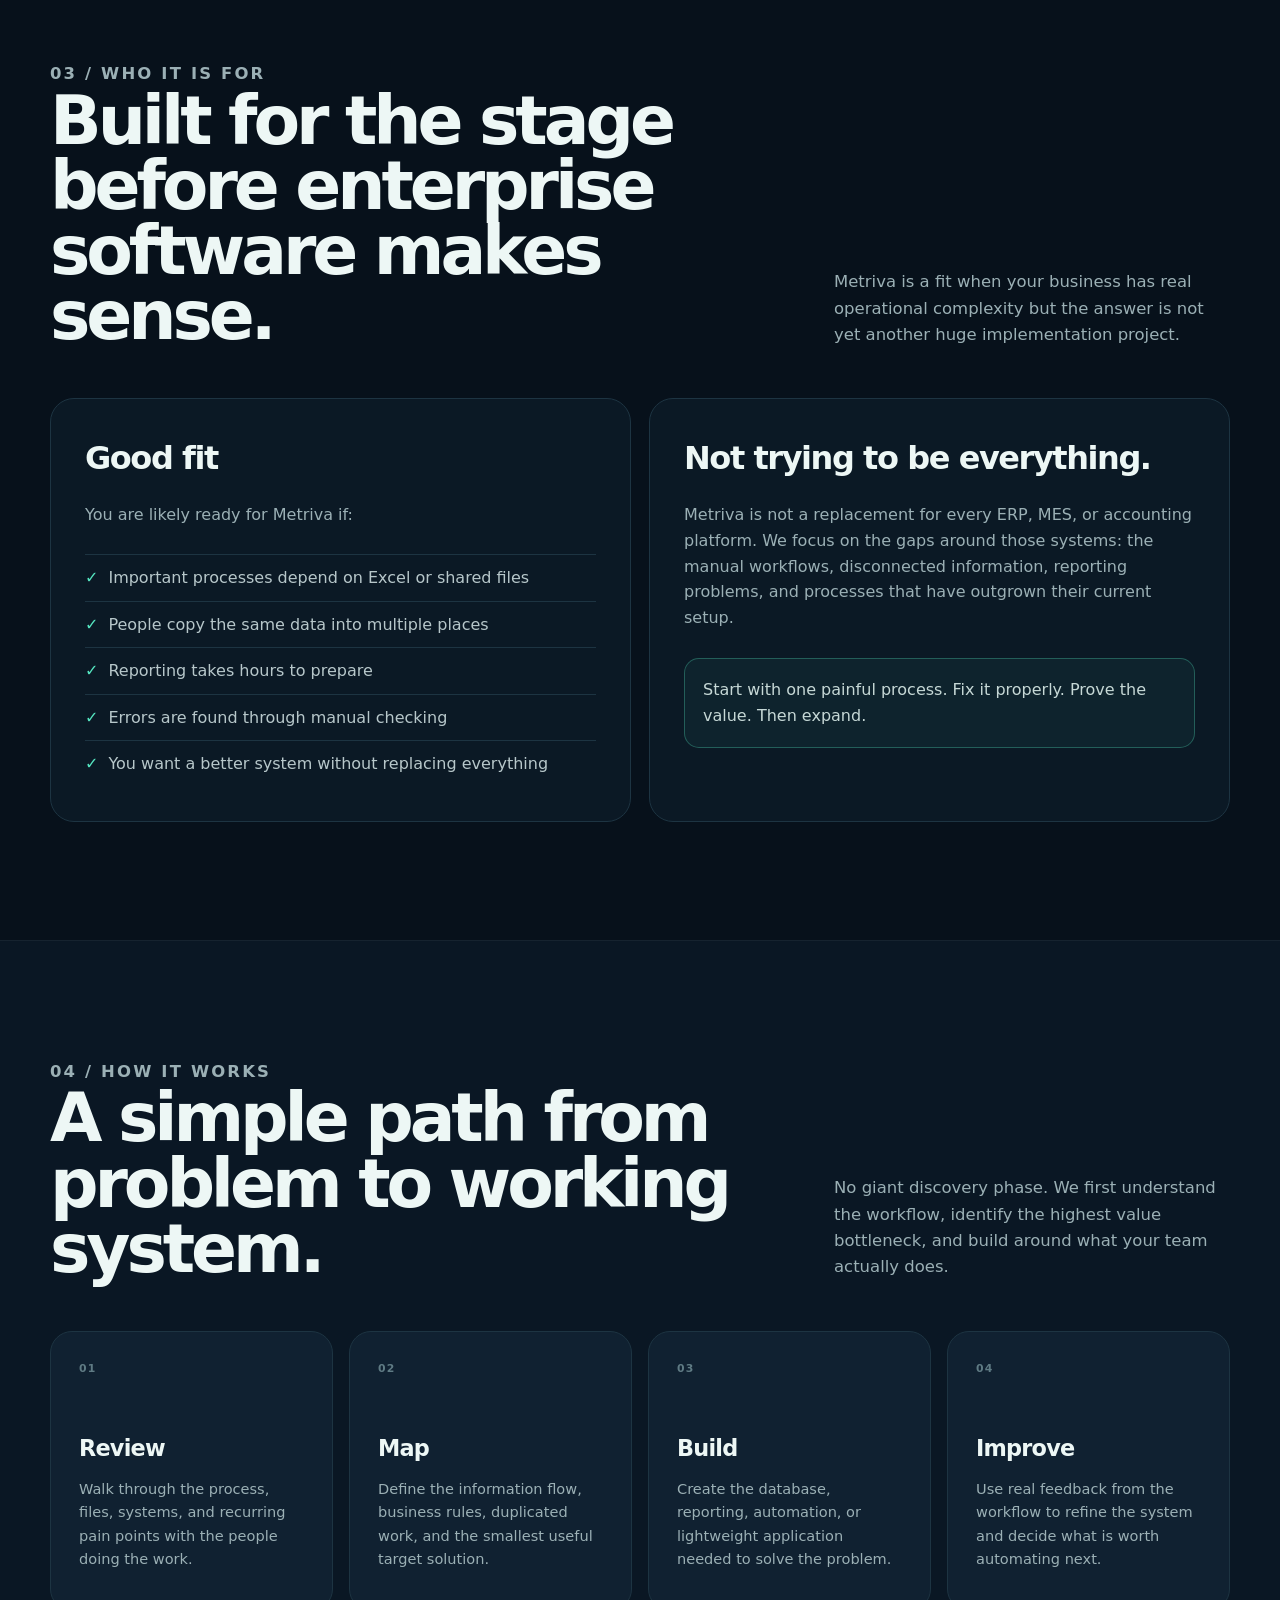
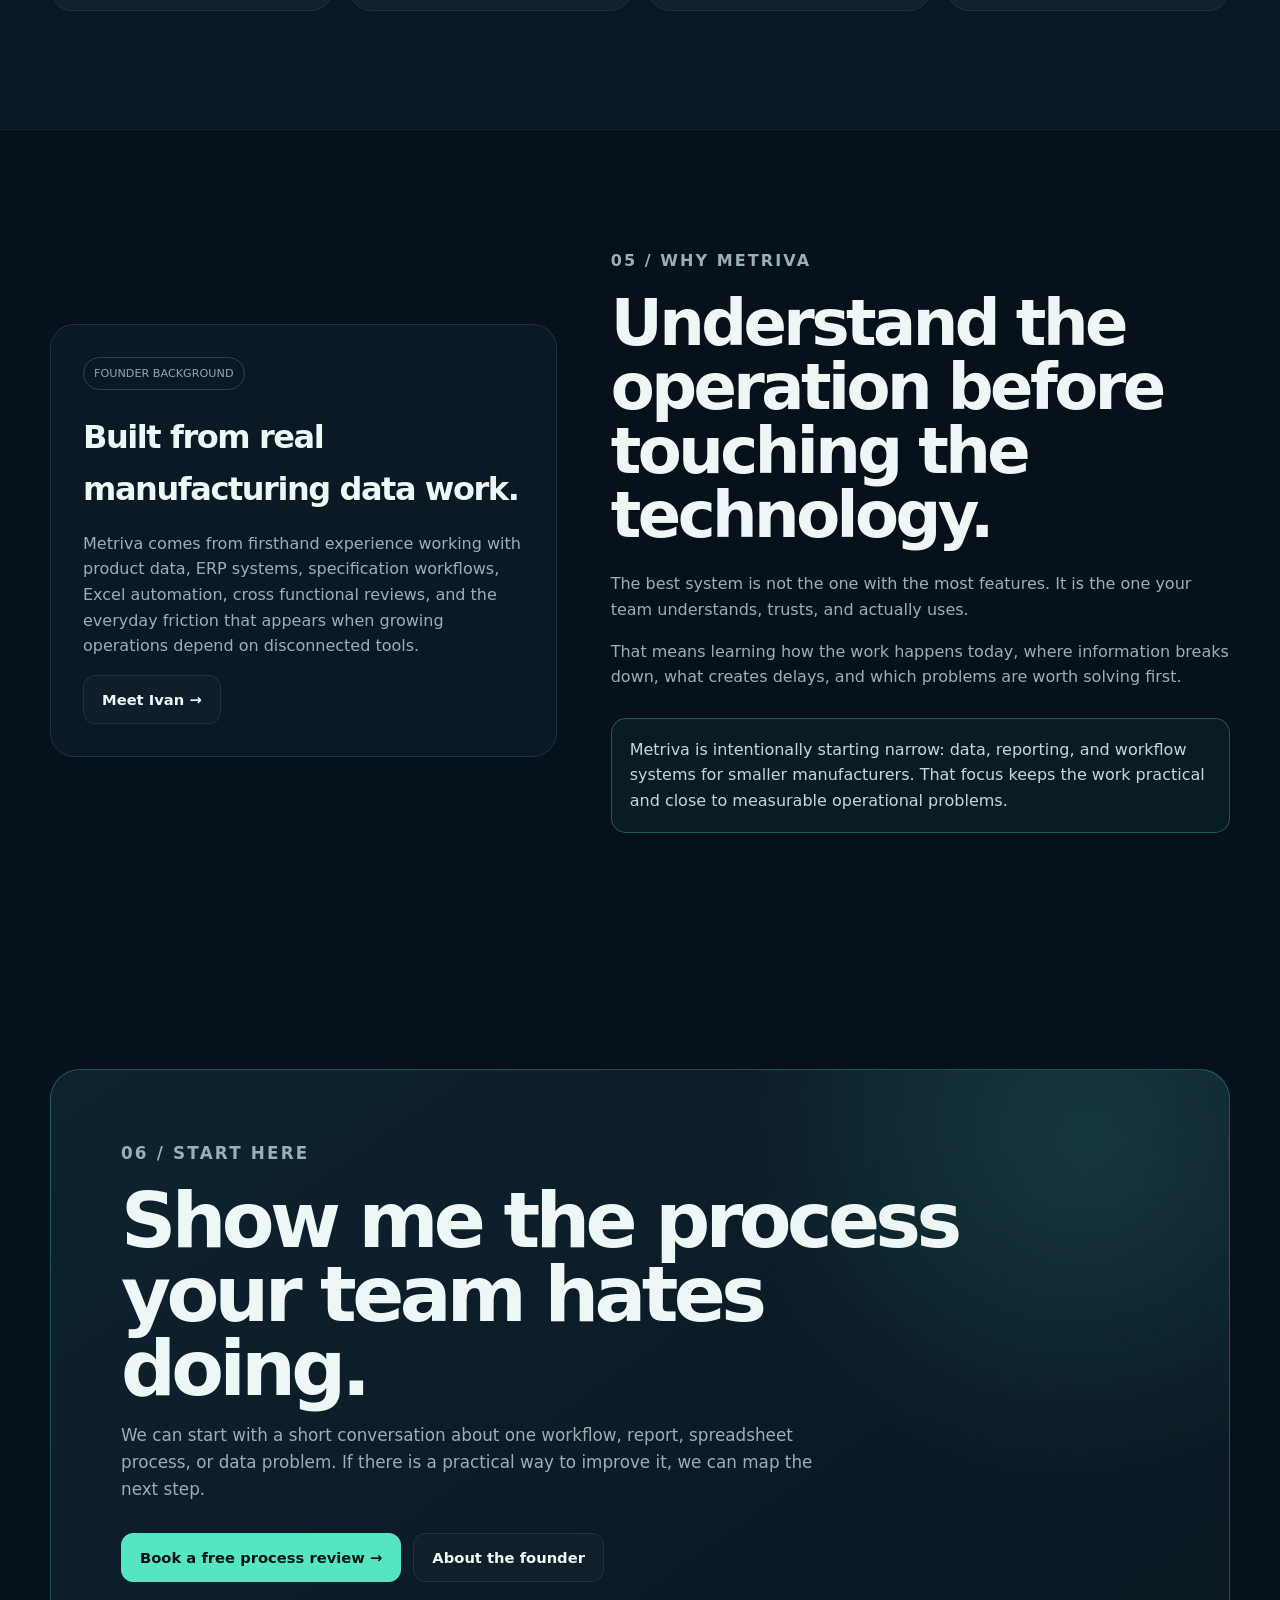
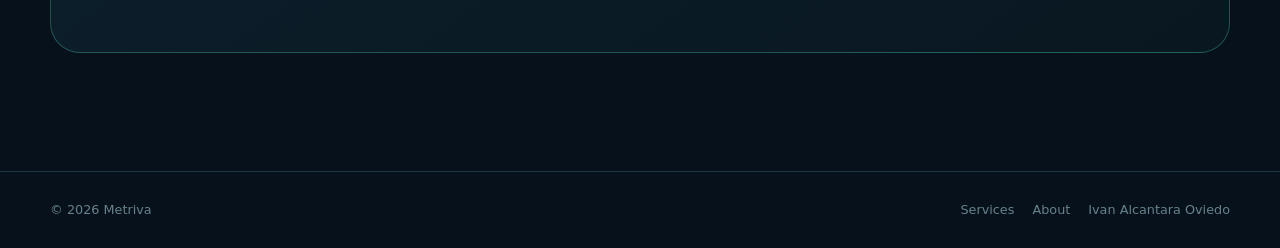
==== commit a6b8d2e1: "Launch polished Metriva business homepage" ====
--- a/index.html
+++ b/index.html
@@ -3,229 +3,126 @@
 <head>
   <meta charset="utf-8">
   <meta name="viewport" content="width=device-width, initial-scale=1">
-  <title>Ivan Alcantara Oviedo | Data, Systems & Software</title>
-  <meta name="description" content="Ivan Alcantara Oviedo is a Computer Science graduate who uses data, software, and systems thinking to improve real business processes.">
-  <meta name="theme-color" content="#08131f">
-  <meta property="og:type" content="profile">
-  <meta property="og:title" content="Ivan Alcantara Oviedo | Data, Systems & Software">
-  <meta property="og:description" content="Computer Science graduate working where data, software, and operations meet. Explore Ivan's experience, case studies, and projects.">
-  <meta property="og:image" content="assets/social-card.png">
-  <meta property="og:image:width" content="1200">
-  <meta property="og:image:height" content="630">
-  <meta name="twitter:card" content="summary_large_image">
-  <link rel="icon" href="assets/favicon.svg" type="image/svg+xml">
-  <link rel="stylesheet" href="styles.css">
-  <script type="application/ld+json">
-  {
-    "@context": "https://schema.org",
-    "@type": "ProfilePage",
-    "mainEntity": {
-      "@type": "Person",
-      "name": "Ivan Alcantara Oviedo",
-      "jobTitle": "Data Administrator",
-      "description": "Computer Science graduate with experience across data administration, business systems, process automation, technical support, and backend development.",
-      "alumniOf": {"@type":"CollegeOrUniversity","name":"Brock University"},
-      "sameAs": ["https://www.linkedin.com/in/ivan-alcantara-oviedo"]
-    }
-  }
-  </script>
+  <title>Metriva | Data Systems & Automation for Manufacturers</title>
+  <meta name="description" content="Metriva helps small and growing manufacturers organize operational data, automate repetitive work, and build practical systems that scale.">
+  <meta name="theme-color" content="#07111b">
+  <meta property="og:type" content="website">
+  <meta property="og:title" content="Metriva | Better systems for growing manufacturers">
+  <meta property="og:description" content="Practical data systems, reporting, and automation for manufacturers that have outgrown scattered spreadsheets and manual workflows.">
+  <link rel="stylesheet" href="metriva.css">
 </head>
 <body>
-  <a class="skip-link" href="#main">Skip to main content</a>
   <header class="site-header" id="top">
     <nav class="nav shell" aria-label="Primary navigation">
-      <a class="brand" href="#top" aria-label="Ivan Alcantara Oviedo home">
-        <span class="brand-mark" aria-hidden="true">IAO</span>
-        <span class="brand-text">Ivan Alcantara Oviedo</span>
-      </a>
-      <button class="menu-toggle" type="button" aria-expanded="false" aria-controls="nav-menu" aria-label="Open navigation menu">
-        <span></span><span></span><span></span>
-      </button>
-      <div class="nav-menu" id="nav-menu">
-        <a href="#work">Work</a>
-        <a href="#projects">Projects</a>
-        <a href="#experience">Experience</a>
+      <a class="brand" href="#top"><span class="brand-mark">M</span><span>Metriva</span></a>
+      <div class="nav-menu">
+        <a href="#problems">Problems</a>
+        <a href="#services">Services</a>
+        <a href="#process">Process</a>
         <a href="#about">About</a>
-        <a href="#contact">Contact</a>
-        <a class="nav-resume" href="resume.html">Résumé</a>
+        <a href="/ivan/">Founder</a>
+        <a class="nav-cta" href="#contact">Start a conversation</a>
       </div>
     </nav>
   </header>
 
-  <main id="main">
+  <main>
     <section class="hero shell">
       <div class="hero-copy reveal">
-        <p class="eyebrow"><span class="signal" aria-hidden="true"></span> Computer Science graduate · Oakville, Ontario</p>
-        <h1>Building better systems with <span class="accent">data, software, and automation.</span></h1>
-        <p class="hero-lead">I’m Ivan Alcantara Oviedo. I work where technology meets real business operations. I like turning messy information, repetitive workflows, and technical problems into systems people can actually rely on.</p>
-        <div class="hero-actions">
-          <a class="button button-primary" href="#work">Explore selected work <span aria-hidden="true">→</span></a>
-          <a class="button button-secondary" href="resume.html">View résumé</a>
+        <p class="eyebrow">Data systems for growing manufacturers</p>
+        <h1>Your operations should not run on <span>scattered spreadsheets.</span></h1>
+        <p>Metriva helps small and growing manufacturers organize their data, automate repetitive work, and build practical systems that make day to day operations easier to manage.</p>
+        <div class="actions">
+          <a class="button primary" href="#contact">Book a free process review →</a>
+          <a class="button secondary" href="#services">See what we build</a>
         </div>
-        <ul class="proof-strip" aria-label="Career highlights">
-          <li><strong>300+</strong><span>product specifications reviewed</span></li>
-          <li><strong>2</strong><span>interns coordinated and supported</span></li>
-          <li><strong>Dean’s Honour List</strong><span>B.Sc. (Honours), Computer Science Co-op</span></li>
-        </ul>
       </div>
 
-      <div class="hero-system reveal" aria-label="Ivan's professional focus visualized" data-delay="100">
-        <div class="system-header"><span>HOW I WORK</span><span class="system-status">SYSTEM ONLINE</span></div>
-        <div class="system-flow" role="img" aria-label="Business problem flows through data, software, and systems thinking into a reliable outcome">
-          <div class="flow-node">
-            <small>01 / INPUT</small>
-            <strong>Business problem</strong>
-            <span>Messy data · manual steps · unclear handoffs</span>
-          </div>
-          <div class="flow-arrow" aria-hidden="true">↓</div>
-          <div class="flow-grid">
-            <div class="flow-node mini"><small>02A</small><strong>Data</strong><span>Validate & structure</span></div>
-            <div class="flow-node mini"><small>02B</small><strong>Software</strong><span>Automate & connect</span></div>
-            <div class="flow-node mini"><small>02C</small><strong>Systems</strong><span>Understand the process</span></div>
-          </div>
-          <div class="flow-arrow" aria-hidden="true">↓</div>
-          <div class="flow-node outcome">
-            <small>03 / OUTPUT</small>
-            <strong>Reliable workflow</strong>
-            <span>Clearer · faster · easier to maintain</span>
-          </div>
+      <div class="hero-card reveal">
+        <div class="hero-card-head"><span>OPERATIONS FLOW</span><span class="online">SYSTEM READY</span></div>
+        <div class="flow">
+          <div class="flow-step"><small>01 / CURRENT STATE</small><strong>Manual information flow</strong><span>Spreadsheets · email · duplicate entry · disconnected files</span></div>
+          <div class="flow-arrow">↓</div>
+          <div class="flow-step"><small>02 / METRIVA</small><strong>Structure + automate</strong><span>Clean data · business rules · reporting · workflow automation</span></div>
+          <div class="flow-arrow">↓</div>
+          <div class="flow-step good"><small>03 / RESULT</small><strong>A system your team can rely on</strong><span>Clearer information · fewer manual steps · better visibility</span></div>
         </div>
       </div>
     </section>
 
-    <section class="trust-bar" aria-label="Professional focus areas">
-      <div class="shell trust-inner">
-        <span>DATA ADMINISTRATION</span><span>ERP SYSTEMS</span><span>PROCESS AUTOMATION</span><span>BACKEND DEVELOPMENT</span><span>TECHNICAL SUPPORT</span>
+    <div class="trust"><div class="shell"><span>MANUFACTURING DATA</span><span>REPORTING</span><span>AUTOMATION</span><span>DATABASE SYSTEMS</span><span>OPERATIONS WORKFLOWS</span></div></div>
+
+    <section class="section shell" id="problems">
+      <div class="section-head reveal">
+        <div><p class="kicker">01 / The problem</p><h2>Growth exposes weak systems.</h2></div>
+        <p>Many smaller manufacturers do not need a massive software transformation. They need the information they already have to become easier to trust, find, and use.</p>
+      </div>
+      <div class="problem-grid">
+        <article class="problem reveal"><span class="num">01</span><h3>Too many spreadsheets</h3><p>Critical information lives across files owned by different people, with inconsistent formats and no clear source of truth.</p></article>
+        <article class="problem reveal"><span class="num">02</span><h3>Manual work everywhere</h3><p>Teams spend time copying values, checking fields, sending updates, and rebuilding the same reports over and over.</p></article>
+        <article class="problem reveal"><span class="num">03</span><h3>Decisions come late</h3><p>When data is difficult to combine or validate, managers get visibility after the problem has already happened.</p></article>
       </div>
     </section>
 
-    <section class="section shell" id="work">
-      <div class="section-head reveal">
-        <div><p class="kicker">01 / Selected work</p><h2>Proof over buzzwords.</h2></div>
-        <p class="section-intro">A few examples of how I approach problems, including real manufacturing workflows, backend systems, and machine learning.</p>
-      </div>
-
-      <div class="case-grid">
-        <article class="case-card case-card-wide reveal">
-          <div class="case-copy">
-            <div class="case-meta"><span>Professional case study</span><span>Sanitized</span></div>
-            <h3>Product Data & Review Workflow Automation</h3>
-            <p>I built Excel trackers, validation logic, and automation around product data review work in a manufacturing environment. The goal was to standardize reviews, surface discrepancies, and cut down on repetitive manual checking.</p>
-            <div class="case-impact">
-              <div><strong>Context</strong><span>ERP + product specifications</span></div>
-              <div><strong>Role</strong><span>Process mapping + automation</span></div>
-              <div><strong>Outcome</strong><span>More consistent review workflow</span></div>
-            </div>
-            <a class="text-link" href="projects/data-workflow-automation.html">Read the case study <span aria-hidden="true">→</span></a>
-          </div>
-          <div class="case-visual diagram" aria-hidden="true">
-            <div class="diagram-row"><span class="diagram-node">ERP / product data</span><span class="diagram-arrow">→</span><span class="diagram-node hot">Validation rules</span></div>
-            <div class="diagram-line"></div>
-            <div class="diagram-row"><span class="diagram-node">Review tracker</span><span class="diagram-arrow">→</span><span class="diagram-node">Exceptions / actions</span></div>
-            <div class="diagram-caption">SANITIZED WORKFLOW MODEL</div>
-          </div>
-        </article>
-
-        <article class="case-card reveal" data-delay="70">
-          <div class="case-meta"><span>Backend engineering</span><span>2026</span></div>
-          <h3>Assignment Submission System</h3>
-          <p>A backend platform built with Rust, Actix Web, PostgreSQL, and SQLx, including REST endpoints, database migrations, multipart file uploads, and Postman workflow testing.</p>
-          <div class="stack-list"><span>Rust</span><span>Actix Web</span><span>PostgreSQL</span><span>REST</span></div>
-          <a class="text-link" href="projects/assignment-submission-system.html">See architecture & approach <span aria-hidden="true">→</span></a>
-        </article>
-
-        <article class="case-card reveal" data-delay="140">
-          <div class="case-meta"><span>Machine learning</span><span>2025</span></div>
-          <h3>CNN From Scratch</h3>
-          <p>A pure NumPy CNN project for MNIST classification and KinFaceW kinship verification. We built the forward and backpropagation workflows ourselves instead of relying on a deep learning framework.</p>
-          <div class="stack-list"><span>Python</span><span>NumPy</span><span>CNN</span><span>Backpropagation</span></div>
-          <a class="text-link" href="projects/cnn-from-scratch.html">See what I built <span aria-hidden="true">→</span></a>
-        </article>
-      </div>
-    </section>
-
-    <section class="section panel" id="experience">
+    <section class="section panel" id="services">
       <div class="shell">
         <div class="section-head reveal">
-          <div><p class="kicker">02 / Experience</p><h2>Technology in real operating environments.</h2></div>
-          <p class="section-intro">My experience includes data administration, IT support, customer operations, web development, and work that connects software with hardware.</p>
+          <div><p class="kicker">02 / What Metriva builds</p><h2>Practical systems before expensive software.</h2></div>
+          <p>We start with the operational problem and build the smallest useful system around it. The goal is not more technology. The goal is less friction.</p>
         </div>
-
-        <div class="experience-list">
-          <article class="experience-row reveal">
-            <div class="experience-when">Nov 2024 to Present</div>
-            <div class="experience-main"><h3>Data Administrator</h3><p class="company">Trophy Foods Inc. · Mississauga, ON</p><p>Maintain and validate product data in JD Edwards ERP, develop Excel automation and review tools, and coordinate product data issues across Product Development, Quality Assurance, Production Planning, Regulatory, and Packaging.</p></div>
-            <div class="experience-tags"><span>JD Edwards</span><span>Excel / VBA</span><span>Data quality</span></div>
-          </article>
-          <article class="experience-row reveal">
-            <div class="experience-when">Sep 2025 to Apr 2026</div>
-            <div class="experience-main"><h3>Help Desk Associate</h3><p class="company">Brock University ITS</p><p>Supported students, staff, and faculty with account access, software, hardware, and network connectivity issues while documenting resolutions clearly.</p></div>
-            <div class="experience-tags"><span>Support</span><span>Troubleshooting</span><span>Networking</span></div>
-          </article>
-          <article class="experience-row reveal">
-            <div class="experience-when">May 2024 to Sep 2024</div>
-            <div class="experience-main"><h3>Customer Service Co-op</h3><p class="company">Trophy Foods Inc.</p><p>Owned customer complaint cases from intake through investigation, follow up, reporting, and closure while coordinating among customers, QA, insurance representatives, and internal teams.</p></div>
-            <div class="experience-tags"><span>Operations</span><span>Reporting</span><span>Communication</span></div>
-          </article>
-          <details class="experience-more reveal">
-            <summary>Earlier technical experience <span aria-hidden="true">+</span></summary>
-            <div class="experience-more-grid">
-              <div><p class="experience-when">Sep 2023 to Apr 2024</p><h3>Analyst / Programmer</h3><p class="company">Bornea Dynamics</p><p>Contributed to a Bluetooth enabled video streaming robot, improving the Xamarin interface, connectivity, and communication between the software and hardware.</p></div>
-              <div><p class="experience-when">Jul 2023 to Dec 2023</p><h3>Information Technology Intern</h3><p class="company">Trophy Foods Inc.</p><p>Supported IT and operational teams with JD Edwards data, troubleshooting, reporting, and data integrity tasks.</p></div>
-              <div><p class="experience-when">Jan 2023 to Apr 2023</p><h3>Web Development & Cloud Deployment Associate</h3><p class="company">Civiconnect</p><p>Developed responsive web pages with Strapi, HTML, CSS, and JavaScript while supporting cloud deployment tasks.</p></div>
-            </div>
-          </details>
+        <div class="service-grid">
+          <article class="service reveal"><span class="num">A</span><h3>Operational Databases</h3><p>Move important business information out of fragile spreadsheet chains and into a structured system your team can maintain.</p><ul><li>Data model and database design</li><li>Import and cleanup of existing data</li><li>Validation rules and controlled fields</li><li>Simple interfaces built around the workflow</li></ul></article>
+          <article class="service reveal"><span class="num">B</span><h3>Reporting & Visibility</h3><p>Turn operational data into clear reporting so your team can see what needs attention without rebuilding reports manually.</p><ul><li>Management dashboards</li><li>Exception and status reporting</li><li>Automated recurring reports</li><li>Operational KPI tracking</li></ul></article>
+          <article class="service reveal"><span class="num">C</span><h3>Workflow Automation</h3><p>Remove repetitive steps where people are moving the same information between files, systems, emails, or teams.</p><ul><li>Spreadsheet and file automation</li><li>Alerts and validation checks</li><li>Data movement between systems</li><li>Repeatable review workflows</li></ul></article>
+          <article class="service reveal"><span class="num">D</span><h3>Systems Roadmap</h3><p>When the current setup has reached its limit, we map what should be improved now and what can wait until the business is ready to scale further.</p><ul><li>Current workflow review</li><li>Data and process mapping</li><li>Priority recommendations</li><li>Path toward cloud and larger systems</li></ul></article>
         </div>
       </div>
     </section>
 
-    <section class="section shell" id="projects">
+    <section class="section shell">
       <div class="section-head reveal">
-        <div><p class="kicker">03 / Toolkit</p><h2>What I use and what I use it for.</h2></div>
-        <p class="section-intro">I care more about applying tools to the right problem than collecting technology logos.</p>
+        <div><p class="kicker">03 / Who it is for</p><h2>Built for the stage before enterprise software makes sense.</h2></div>
+        <p>Metriva is a fit when your business has real operational complexity but the answer is not yet another huge implementation project.</p>
       </div>
-      <div class="toolkit-grid">
-        <article class="toolkit-card reveal"><span class="toolkit-index">A</span><h3>Data & business systems</h3><p>Working with operational information, validating it, finding inconsistencies, and making workflows easier to manage.</p><ul><li>SQL & PostgreSQL</li><li>JD Edwards ERP</li><li>Excel & VBA</li><li>Data validation</li><li>Database design</li></ul></article>
-        <article class="toolkit-card reveal" data-delay="70"><span class="toolkit-index">B</span><h3>Software & backend</h3><p>Building and testing services, APIs, and applications that move information reliably between users and systems.</p><ul><li>Python, Java, Rust, C++</li><li>JavaScript, C#, PHP</li><li>REST APIs</li><li>Actix Web & SQLx</li><li>Git & Postman</li></ul></article>
-        <article class="toolkit-card reveal" data-delay="140"><span class="toolkit-index">C</span><h3>Systems thinking</h3><p>Understanding the process around the technology so the solution works in the environment where people actually use it.</p><ul><li>Process improvement</li><li>Technical troubleshooting</li><li>Linux & networking</li><li>AWS & Apache</li><li>Machine learning & cybersecurity foundations</li></ul></article>
+      <div class="fit-grid">
+        <article class="fit-card reveal"><h3>Good fit</h3><p>You are likely ready for Metriva if:</p><ul class="fit-list"><li>Important processes depend on Excel or shared files</li><li>People copy the same data into multiple places</li><li>Reporting takes hours to prepare</li><li>Errors are found through manual checking</li><li>You want a better system without replacing everything</li></ul></article>
+        <article class="fit-card reveal"><h3>Not trying to be everything.</h3><p>Metriva is not a replacement for every ERP, MES, or accounting platform. We focus on the gaps around those systems: the manual workflows, disconnected information, reporting problems, and processes that have outgrown their current setup.</p><div class="proof-box">Start with one painful process. Fix it properly. Prove the value. Then expand.</div></article>
       </div>
     </section>
 
-    <section class="section panel" id="about">
-      <div class="shell about-layout">
-        <div class="about-statement reveal">
-          <p class="kicker">04 / Beyond the résumé</p>
-          <h2>I’m competitive, curious, and comfortable learning by doing.</h2>
-          <p>Computer science gave me the technical foundation. Working in manufacturing and IT taught me how technology behaves inside real organizations. Data is imperfect, priorities compete, and communication can matter just as much as code.</p>
-          <p>I like work where I can understand a process deeply, find what is slowing people down, and build something practical to improve it.</p>
+    <section class="section panel" id="process">
+      <div class="shell">
+        <div class="section-head reveal">
+          <div><p class="kicker">04 / How it works</p><h2>A simple path from problem to working system.</h2></div>
+          <p>No giant discovery phase. We first understand the workflow, identify the highest value bottleneck, and build around what your team actually does.</p>
         </div>
-        <div class="identity-grid reveal" data-delay="100">
-          <article class="identity-card"><span class="identity-number">01</span><h3>Varsity Wrestling</h3><p>I competed as a varsity wrestler at Brock University. Wrestling has shaped how I handle difficult work through consistent practice, honest feedback, and staying composed under pressure.</p></article>
-          <article class="identity-card"><span class="identity-number">02</span><h3>Student Leadership</h3><p>Held senior leadership responsibilities in Brock’s Anime Club. I ran meetings, organized events, coordinated executives, and helped grow the community.</p></article>
-          <article class="identity-card"><span class="identity-number">03</span><h3>Financial Responsibility</h3><p>Served as Treasurer for the Organization of Latin American Students, managing the budget and helping ensure events were financially viable.</p></article>
-          <article class="identity-card education"><span class="identity-number">04</span><h3>Brock University</h3><p>B.Sc. (Honours), Computer Science with Co op · Graduated April 2026 · Dean’s Honour List · GPA 3.5/4.0.</p></article>
+        <div class="steps">
+          <article class="step reveal"><span class="num">01</span><h3>Review</h3><p>Walk through the process, files, systems, and recurring pain points with the people doing the work.</p></article>
+          <article class="step reveal"><span class="num">02</span><h3>Map</h3><p>Define the information flow, business rules, duplicated work, and the smallest useful target solution.</p></article>
+          <article class="step reveal"><span class="num">03</span><h3>Build</h3><p>Create the database, reporting, automation, or lightweight application needed to solve the problem.</p></article>
+          <article class="step reveal"><span class="num">04</span><h3>Improve</h3><p>Use real feedback from the workflow to refine the system and decide what is worth automating next.</p></article>
         </div>
       </div>
     </section>
 
-    <section class="section shell contact-section" id="contact">
-      <div class="contact-card reveal">
-        <p class="kicker">05 / Contact</p>
-        <h2>Looking for someone who can bridge the technical and operational sides of a problem?</h2>
-        <p>I’m interested in opportunities across data, business systems, automation, backend development, and technical analysis.</p>
-        <div class="contact-actions">
-          <a class="button button-primary" href="mailto:ivanalc.oviedo@gmail.com">Email me</a>
-          <a class="button button-secondary" href="https://www.linkedin.com/in/ivan-alcantara-oviedo" target="_blank" rel="noreferrer">LinkedIn</a>
-          <a class="button button-secondary" href="resume.html">Résumé</a>
-        </div>
-        <p class="contact-note">Oakville / Greater Toronto Area, Ontario, Canada</p>
+    <section class="section shell" id="about">
+      <div class="founder">
+        <div class="founder-card reveal"><span class="badge">FOUNDER BACKGROUND</span><h3>Built from real manufacturing data work.</h3><p>Metriva comes from firsthand experience working with product data, ERP systems, specification workflows, Excel automation, cross functional reviews, and the everyday friction that appears when growing operations depend on disconnected tools.</p><a class="button secondary" href="/ivan/">Meet Ivan →</a></div>
+        <div class="founder-copy reveal"><p class="kicker">05 / Why Metriva</p><h2>Understand the operation before touching the technology.</h2><p>The best system is not the one with the most features. It is the one your team understands, trusts, and actually uses.</p><p>That means learning how the work happens today, where information breaks down, what creates delays, and which problems are worth solving first.</p><div class="proof-box">Metriva is intentionally starting narrow: data, reporting, and workflow systems for smaller manufacturers. That focus keeps the work practical and close to measurable operational problems.</div></div>
+      </div>
+    </section>
+
+    <section class="section shell" id="contact">
+      <div class="cta reveal">
+        <p class="kicker">06 / Start here</p>
+        <h2>Show me the process your team hates doing.</h2>
+        <p>We can start with a short conversation about one workflow, report, spreadsheet process, or data problem. If there is a practical way to improve it, we can map the next step.</p>
+        <div class="actions"><a class="button primary" href="mailto:ivanalc.oviedo@gmail.com?subject=Metriva%20Process%20Review">Book a free process review →</a><a class="button secondary" href="/ivan/">About the founder</a></div>
       </div>
     </section>
   </main>
 
-  <footer class="site-footer">
-    <div class="shell footer-inner"><span>© <span id="year">2026</span> Ivan Alcantara Oviedo</span><a href="#top">Back to top ↑</a></div>
-  </footer>
-  <script src="script.js" defer></script>
+  <footer class="footer"><div class="shell footer-inner"><span>© <span id="year">2026</span> Metriva</span><div class="footer-links"><a href="#services">Services</a><a href="#about">About</a><a href="/ivan/">Ivan Alcantara Oviedo</a></div></div></footer>
+  <script src="metriva.js" defer></script>
 </body>
-</html>
+</html>
--- a/metriva.css
+++ b/metriva.css
@@ -0,0 +1 @@
+:root{--bg:#07111b;--bg2:#0a1724;--panel:#0d1b29;--card:#102131;--text:#edf7f5;--muted:#9bb0b5;--line:#1d3442;--accent:#55e6c1;--accent2:#8af1d7;--ink:#031512;--max:1180px;--radius:22px}*{box-sizing:border-box}html{scroll-behavior:smooth}body{margin:0;background:var(--bg);color:var(--text);font-family:Inter,ui-sans-serif,system-ui,-apple-system,BlinkMacSystemFont,"Segoe UI",sans-serif;line-height:1.6;-webkit-font-smoothing:antialiased}a{color:inherit;text-decoration:none}.shell{width:min(var(--max),calc(100% - 40px));margin:auto}.site-header{position:sticky;top:0;z-index:50;background:rgba(7,17,27,.84);backdrop-filter:blur(18px);border-bottom:1px solid rgba(255,255,255,.06)}.nav{min-height:74px;display:flex;align-items:center;justify-content:space-between;gap:24px}.brand{display:flex;align-items:center;gap:11px;font-size:1.08rem;font-weight:850;letter-spacing:-.025em}.brand-mark{width:38px;height:38px;display:grid;place-items:center;border-radius:11px;background:var(--accent);color:var(--ink);font-weight:950}.nav-menu{display:flex;align-items:center;gap:24px;color:#c0d0d2;font-size:.9rem}.nav-menu a:hover{color:var(--accent)}.nav-cta{padding:10px 14px;border:1px solid var(--line);border-radius:999px;font-weight:800}.hero{min-height:calc(100vh - 74px);display:grid;grid-template-columns:1.08fr .92fr;gap:68px;align-items:center;padding:86px 0 74px}.eyebrow,.kicker{margin:0 0 18px;color:var(--accent);font-size:.76rem;font-weight:850;letter-spacing:.13em;text-transform:uppercase}.hero h1,.section-head h2,.cta h2{margin:0;letter-spacing:-.06em;line-height:.96}.hero h1{font-size:clamp(3.6rem,7.4vw,7.2rem);max-width:820px}.hero h1 span{color:var(--accent)}.hero-copy>p:not(.eyebrow){max-width:720px;margin:24px 0 0;color:#b8c8cb;font-size:1.15rem;line-height:1.75}.actions{display:flex;gap:12px;flex-wrap:wrap;margin-top:30px}.button{display:inline-flex;align-items:center;justify-content:center;gap:8px;min-height:49px;padding:0 18px;border:1px solid var(--line);border-radius:12px;font-size:.92rem;font-weight:820;transition:.18s ease}.button:hover{transform:translateY(-2px)}.primary{background:var(--accent);border-color:var(--accent);color:var(--ink)}.secondary{background:rgba(255,255,255,.02)}.hero-card{border:1px solid var(--line);border-radius:26px;background:linear-gradient(150deg,#0f2231,#091720);box-shadow:0 30px 90px rgba(0,0,0,.3);overflow:hidden}.hero-card-head{display:flex;justify-content:space-between;padding:14px 18px;border-bottom:1px solid var(--line);font-size:.66rem;font-weight:850;letter-spacing:.12em;color:#78929a}.online{color:var(--accent)}.flow{padding:28px}.flow-step{padding:17px;border:1px solid #294352;border-radius:14px;background:#0b1925}.flow-step small{display:block;color:#698690;font-size:.65rem;font-weight:850;letter-spacing:.1em}.flow-step strong{display:block;margin:5px 0 2px}.flow-step span{display:block;color:#91a7ad;font-size:.78rem}.flow-step.good{border-color:rgba(85,230,193,.5);background:linear-gradient(140deg,rgba(85,230,193,.08),#0b1925)}.flow-arrow{text-align:center;color:var(--accent);padding:7px}.trust{border-block:1px solid var(--line);background:#081521}.trust .shell{display:flex;justify-content:space-between;gap:28px;overflow:auto;padding:18px 0;color:#647f88;font-size:.68rem;font-weight:850;letter-spacing:.11em;white-space:nowrap}.section{padding:118px 0}.panel{background:var(--bg2);border-block:1px solid rgba(255,255,255,.05)}.section-head{display:grid;grid-template-columns:1fr minmax(320px,.55fr);gap:64px;align-items:end;margin-bottom:50px}.section-head h2{font-size:clamp(2.7rem,5.3vw,5rem)}.section-head p{margin:0;color:var(--muted);font-size:1.03rem}.problem-grid,.service-grid,.steps{display:grid;gap:16px}.problem-grid{grid-template-columns:repeat(3,1fr)}.problem,.service,.step{padding:28px;border:1px solid var(--line);border-radius:var(--radius);background:var(--card)}.problem .num,.service .num,.step .num{display:block;margin-bottom:54px;color:#5f7b84;font-size:.68rem;font-weight:900;letter-spacing:.12em}.problem h3,.service h3,.step h3{margin:0 0 10px;font-size:1.4rem;letter-spacing:-.035em}.problem p,.service p,.step p{margin:0;color:var(--muted);font-size:.91rem}.service-grid{grid-template-columns:repeat(2,1fr)}.service{min-height:330px;display:flex;flex-direction:column}.service ul{list-style:none;padding:0;margin:24px 0 0}.service li{padding:10px 0;border-top:1px solid #1b3340;color:#b3c3c6;font-size:.85rem}.fit-grid{display:grid;grid-template-columns:1fr 1fr;gap:18px}.fit-card{padding:34px;border:1px solid var(--line);border-radius:24px;background:#0b1925}.fit-card h3{font-size:2rem;letter-spacing:-.045em;margin:0 0 18px}.fit-card p{color:var(--muted)}.fit-list{list-style:none;padding:0;margin:26px 0 0}.fit-list li{display:flex;gap:10px;padding:10px 0;border-top:1px solid var(--line);color:#b7c7ca}.fit-list li:before{content:"✓";color:var(--accent);font-weight:900}.steps{grid-template-columns:repeat(4,1fr)}.step{min-height:280px}.founder{display:grid;grid-template-columns:.9fr 1.1fr;gap:54px;align-items:center}.founder-card{padding:32px;border:1px solid var(--line);border-radius:24px;background:#0b1925}.founder-card .badge{display:inline-block;padding:7px 10px;border:1px solid #2a4654;border-radius:999px;color:#8fa7ad;font-size:.7rem}.founder-card h3{font-size:2rem;letter-spacing:-.045em;margin:22px 0 14px}.founder-card p{color:var(--muted)}.founder-copy h2{font-size:clamp(2.7rem,5vw,4.8rem);line-height:1;letter-spacing:-.055em;margin:10px 0 24px}.founder-copy p{color:var(--muted);font-size:1rem}.proof-box{margin-top:28px;padding:18px;border:1px solid rgba(85,230,193,.3);border-radius:15px;background:rgba(85,230,193,.05);color:#c6d8d6}.cta{padding:70px;border:1px solid rgba(85,230,193,.28);border-radius:30px;background:radial-gradient(circle at 88% 12%,rgba(85,230,193,.14),transparent 30%),linear-gradient(145deg,#0e2230,#091720)}.cta h2{font-size:clamp(3rem,6vw,5.7rem);max-width:900px}.cta p{max-width:700px;color:var(--muted);font-size:1.05rem}.footer{border-top:1px solid var(--line);padding:28px 0;color:#66828a;font-size:.8rem}.footer-inner{display:flex;justify-content:space-between;gap:20px}.footer-links{display:flex;gap:18px}.footer a:hover{color:var(--accent)}.reveal{opacity:0;transform:translateY(16px);transition:opacity .6s ease,transform .6s ease}.reveal.visible{opacity:1;transform:none}@media(max-width:900px){.nav-menu a:not(.nav-cta){display:none}.hero,.section-head,.founder{grid-template-columns:1fr}.hero{padding:60px 0}.problem-grid,.steps{grid-template-columns:repeat(2,1fr)}.service-grid,.fit-grid{grid-template-columns:1fr}.section-head{gap:18px}.cta{padding:42px}}@media(max-width:620px){.shell{width:min(100% - 28px,var(--max))}.hero h1{font-size:clamp(3.2rem,17vw,5rem)}.problem-grid,.steps{grid-template-columns:1fr}.section{padding:86px 0}.cta{padding:30px}.footer-inner{flex-direction:column}.footer-links{flex-wrap:wrap}}
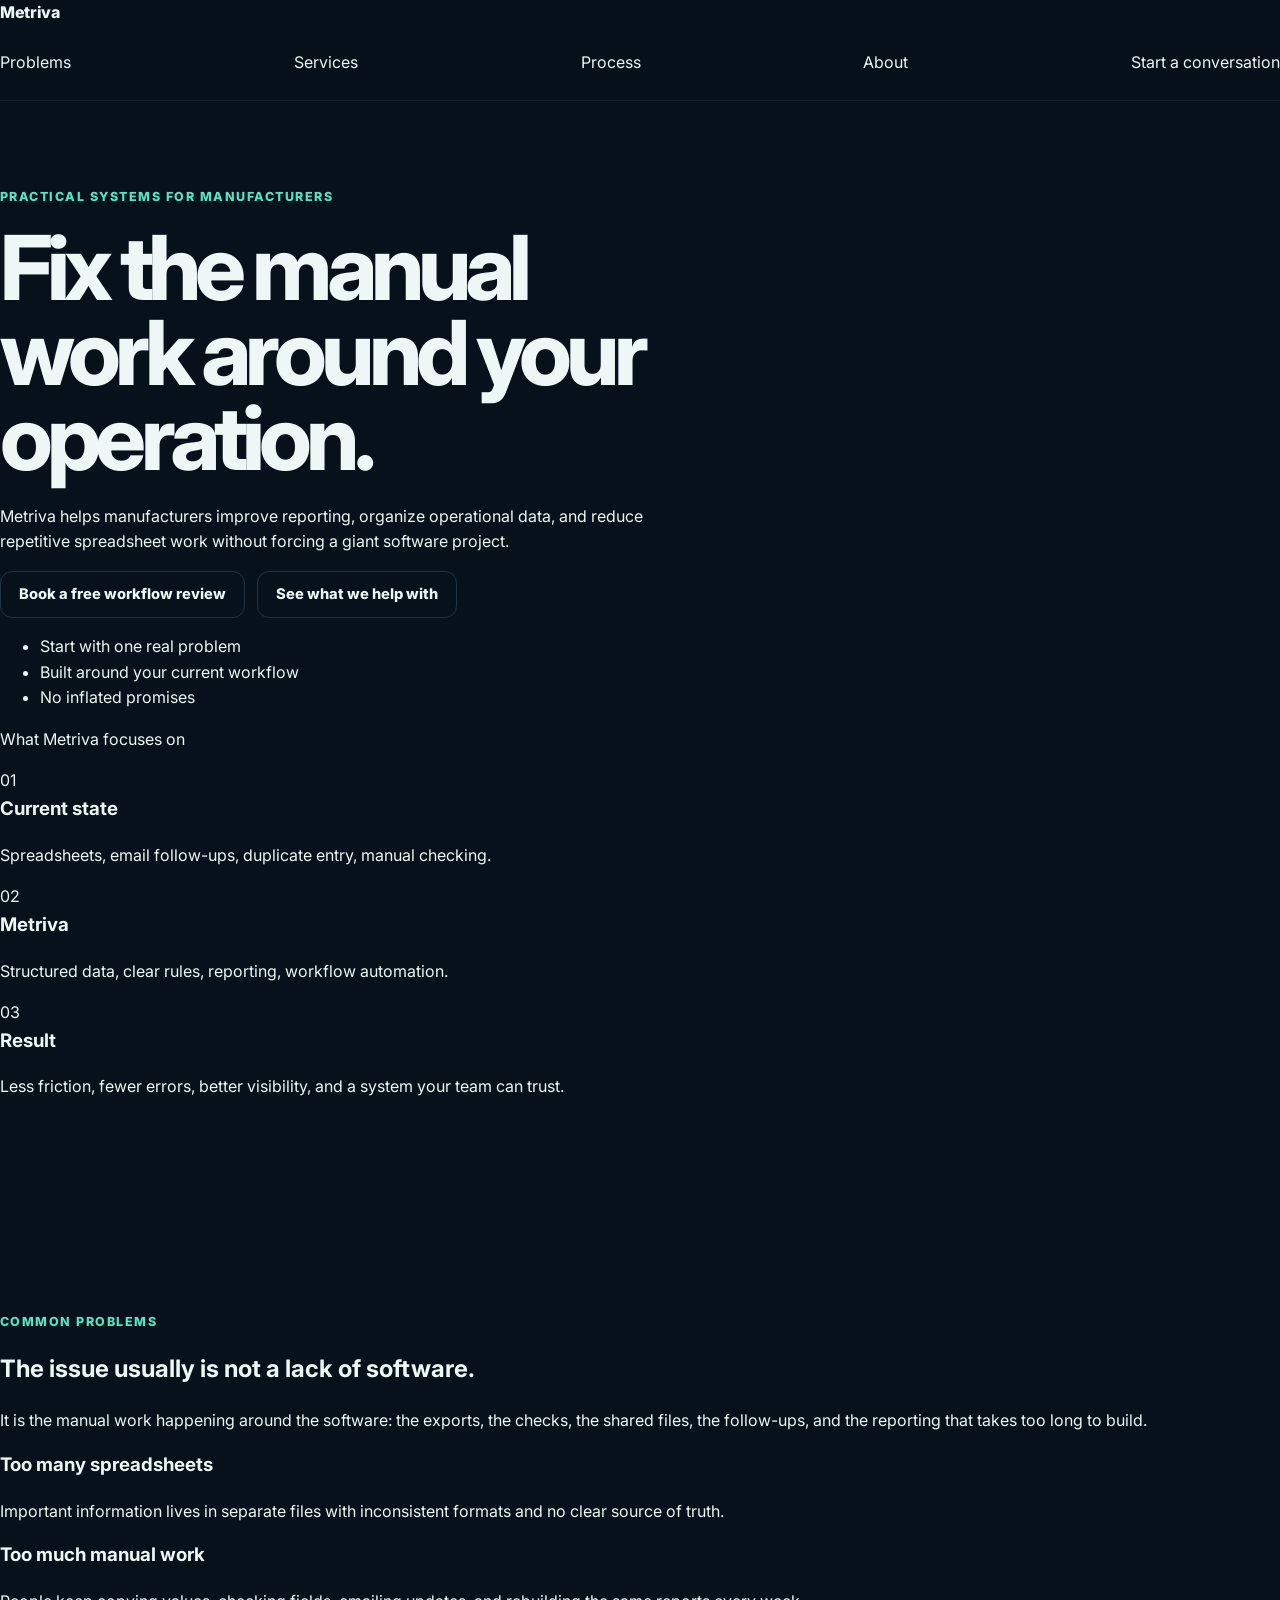
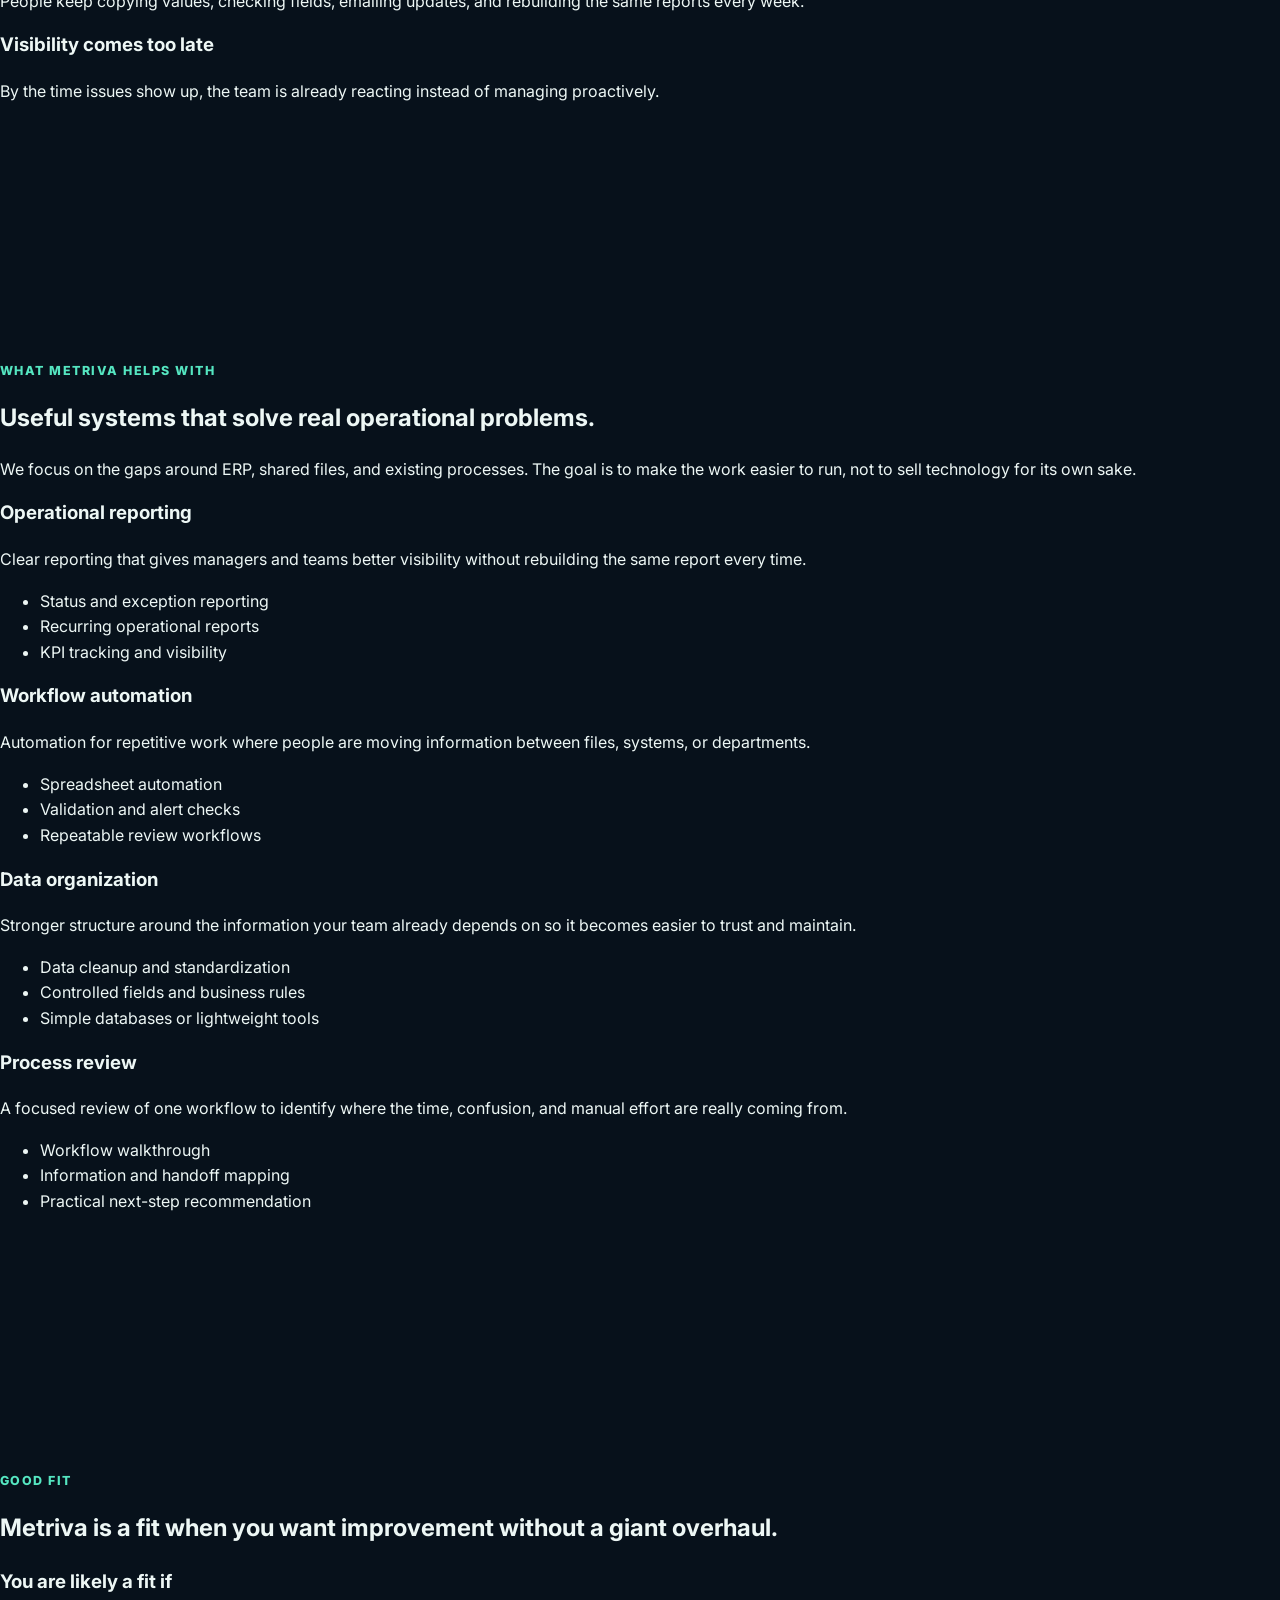
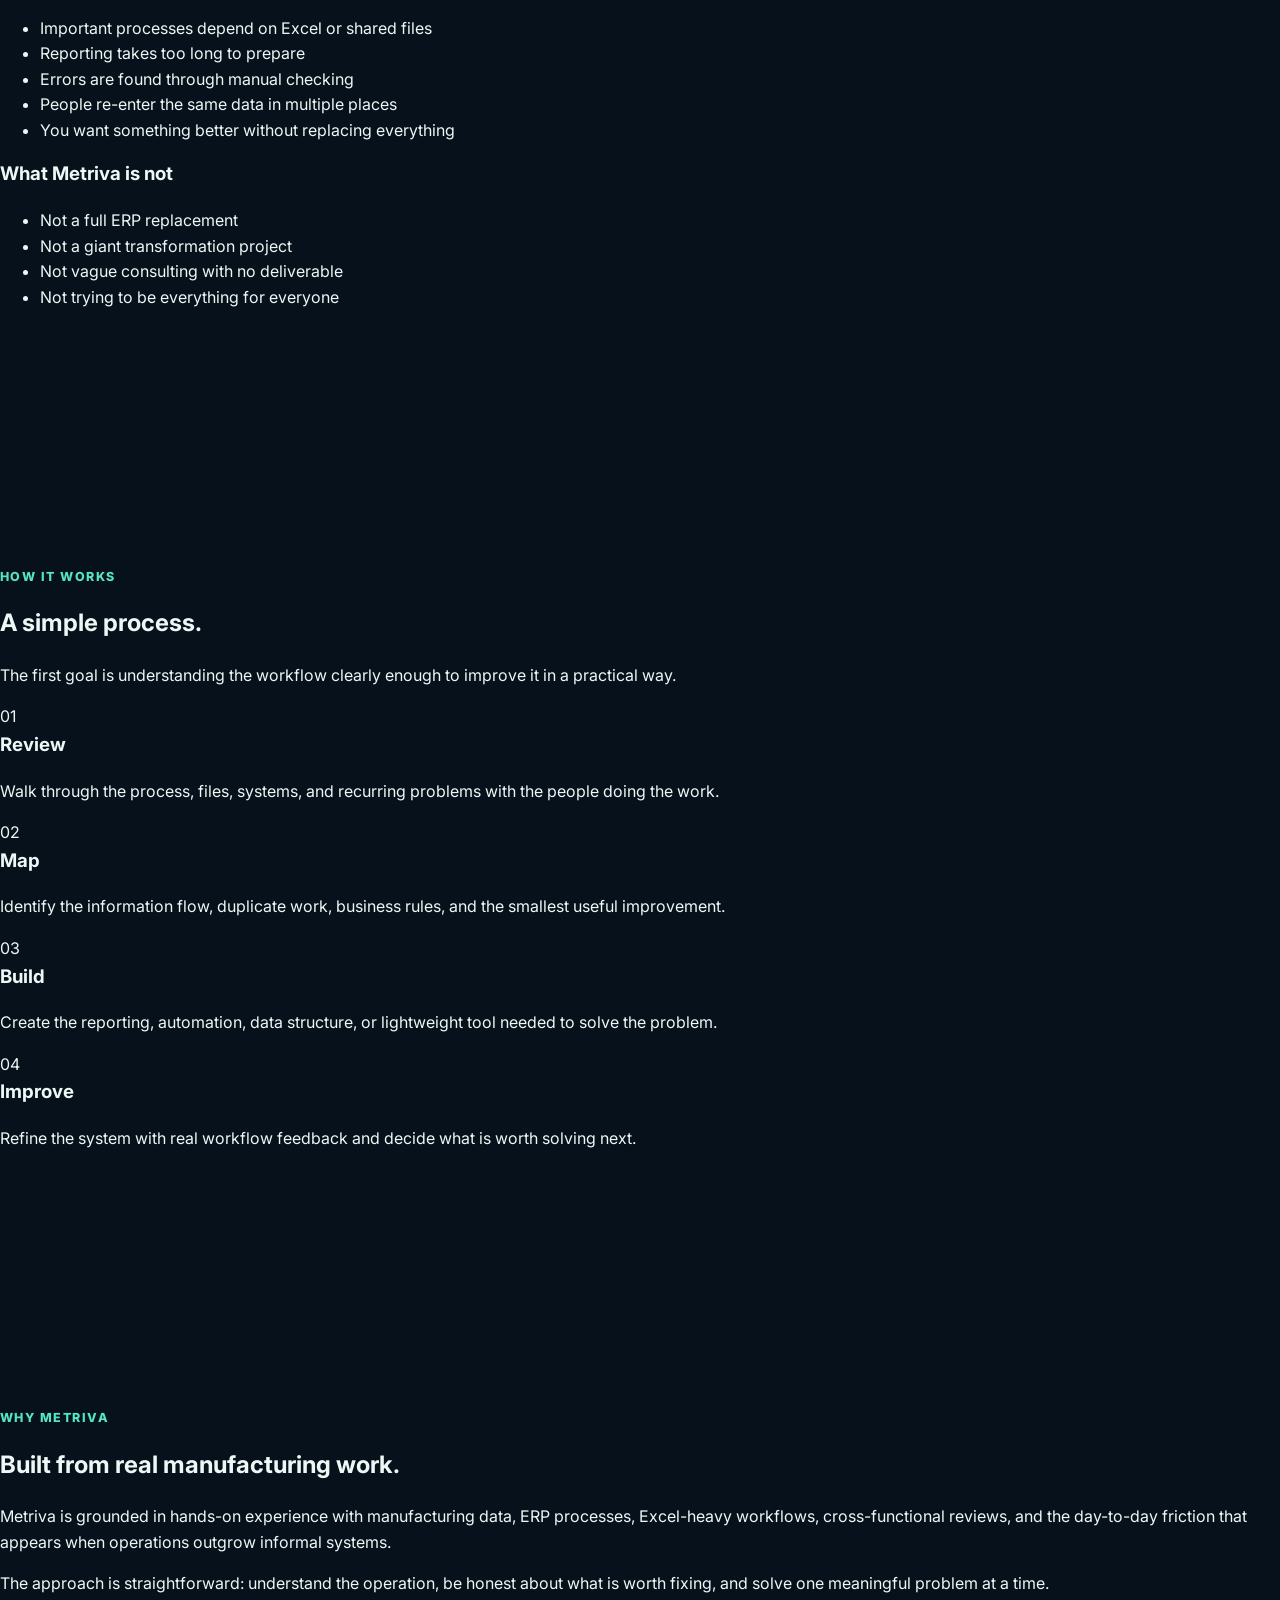
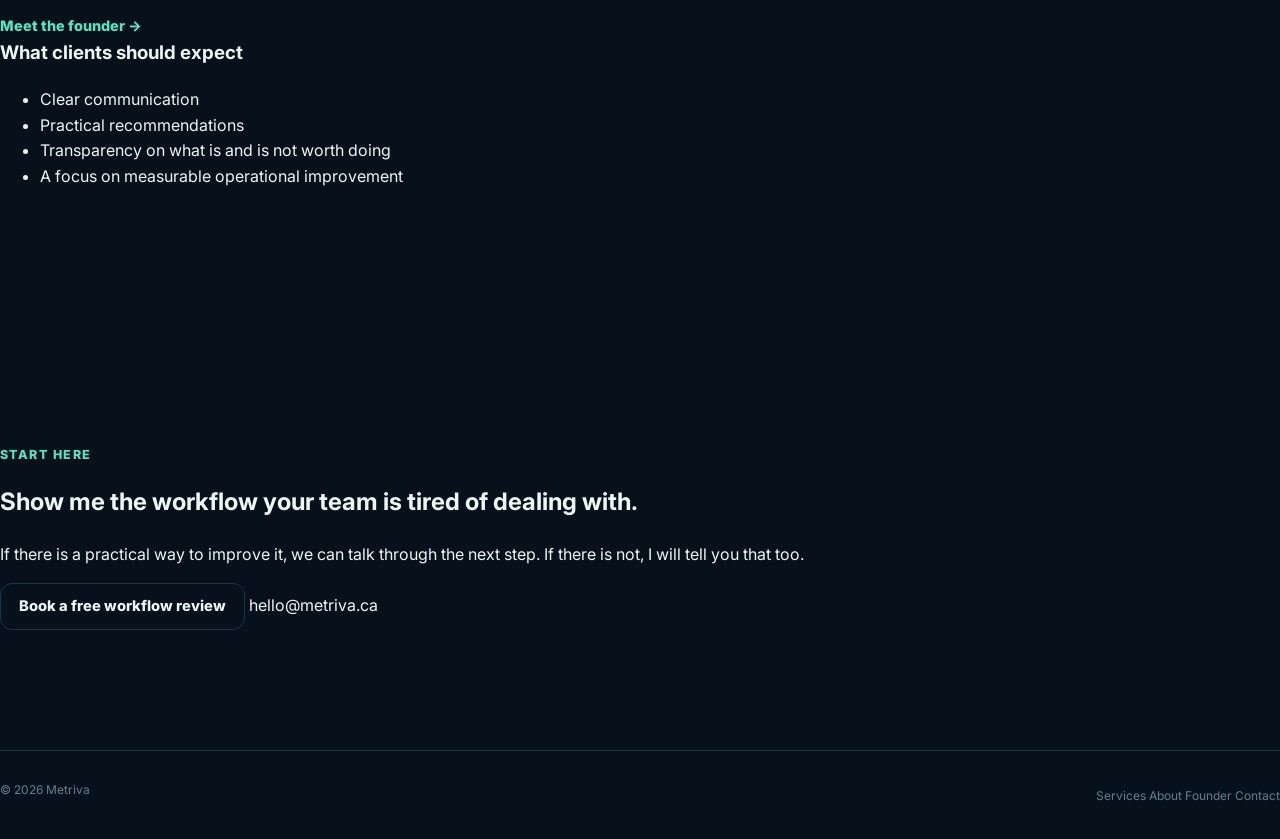
==== commit 5c30b293: "Refocus Metriva site for manufacturers" ====
--- a/index.html
+++ b/index.html
@@ -1,128 +1,273 @@
-<!doctype html>
+<!DOCTYPE html>
 <html lang="en">
 <head>
-  <meta charset="utf-8">
-  <meta name="viewport" content="width=device-width, initial-scale=1">
-  <title>Metriva | Data Systems & Automation for Manufacturers</title>
-  <meta name="description" content="Metriva helps small and growing manufacturers organize operational data, automate repetitive work, and build practical systems that scale.">
-  <meta name="theme-color" content="#07111b">
-  <meta property="og:type" content="website">
-  <meta property="og:title" content="Metriva | Better systems for growing manufacturers">
-  <meta property="og:description" content="Practical data systems, reporting, and automation for manufacturers that have outgrown scattered spreadsheets and manual workflows.">
-  <link rel="stylesheet" href="metriva.css">
+  <meta charset="UTF-8" />
+  <meta name="viewport" content="width=device-width, initial-scale=1.0" />
+  <title>Metriva | Practical Data Systems for Manufacturers</title>
+  <meta name="description" content="Metriva helps manufacturers reduce spreadsheet chaos, improve reporting, and fix manual workflows with practical systems built around real operational problems." />
+  <link rel="preconnect" href="https://fonts.googleapis.com">
+  <link rel="preconnect" href="https://fonts.gstatic.com" crossorigin>
+  <link href="https://fonts.googleapis.com/css2?family=Inter:wght@400;500;600;700;800&display=swap" rel="stylesheet">
+  <link rel="stylesheet" href="styles.css" />
 </head>
 <body>
-  <header class="site-header" id="top">
-    <nav class="nav shell" aria-label="Primary navigation">
-      <a class="brand" href="#top"><span class="brand-mark">M</span><span>Metriva</span></a>
-      <div class="nav-menu">
+  <header class="site-header">
+    <div class="container header-inner">
+      <a href="#top" class="brand">Metriva</a>
+      <nav class="nav">
         <a href="#problems">Problems</a>
         <a href="#services">Services</a>
         <a href="#process">Process</a>
         <a href="#about">About</a>
+        <a href="#contact" class="nav-cta">Start a conversation</a>
+      </nav>
+    </div>
+  </header>
+
+  <main id="top">
+    <section class="hero">
+      <div class="container hero-grid">
+        <div>
+          <p class="eyebrow">Practical systems for manufacturers</p>
+          <h1>Fix the manual work around your operation.</h1>
+          <p class="lead">
+            Metriva helps manufacturers improve reporting, organize operational data,
+            and reduce repetitive spreadsheet work without forcing a giant software project.
+          </p>
+          <div class="hero-actions">
+            <a class="button primary" href="mailto:hello@metriva.ca?subject=Metriva%20Process%20Review">Book a free workflow review</a>
+            <a class="button secondary" href="#services">See what we help with</a>
+          </div>
+          <ul class="trust-points">
+            <li>Start with one real problem</li>
+            <li>Built around your current workflow</li>
+            <li>No inflated promises</li>
+          </ul>
+        </div>
+        <aside class="hero-panel">
+          <p class="panel-label">What Metriva focuses on</p>
+          <div class="flow-step">
+            <span>01</span>
+            <div>
+              <h3>Current state</h3>
+              <p>Spreadsheets, email follow-ups, duplicate entry, manual checking.</p>
+            </div>
+          </div>
+          <div class="flow-step">
+            <span>02</span>
+            <div>
+              <h3>Metriva</h3>
+              <p>Structured data, clear rules, reporting, workflow automation.</p>
+            </div>
+          </div>
+          <div class="flow-step">
+            <span>03</span>
+            <div>
+              <h3>Result</h3>
+              <p>Less friction, fewer errors, better visibility, and a system your team can trust.</p>
+            </div>
+          </div>
+        </aside>
+      </div>
+    </section>
+
+    <section class="section muted" id="problems">
+      <div class="container">
+        <div class="section-heading">
+          <p class="eyebrow">Common problems</p>
+          <h2>The issue usually is not a lack of software.</h2>
+          <p>
+            It is the manual work happening around the software: the exports, the checks, the shared files,
+            the follow-ups, and the reporting that takes too long to build.
+          </p>
+        </div>
+        <div class="cards three-up">
+          <article class="card">
+            <h3>Too many spreadsheets</h3>
+            <p>Important information lives in separate files with inconsistent formats and no clear source of truth.</p>
+          </article>
+          <article class="card">
+            <h3>Too much manual work</h3>
+            <p>People keep copying values, checking fields, emailing updates, and rebuilding the same reports every week.</p>
+          </article>
+          <article class="card">
+            <h3>Visibility comes too late</h3>
+            <p>By the time issues show up, the team is already reacting instead of managing proactively.</p>
+          </article>
+        </div>
+      </div>
+    </section>
+
+    <section class="section" id="services">
+      <div class="container">
+        <div class="section-heading">
+          <p class="eyebrow">What Metriva helps with</p>
+          <h2>Useful systems that solve real operational problems.</h2>
+          <p>
+            We focus on the gaps around ERP, shared files, and existing processes. The goal is to make the work easier to run,
+            not to sell technology for its own sake.
+          </p>
+        </div>
+        <div class="cards two-up">
+          <article class="service-card">
+            <h3>Operational reporting</h3>
+            <p>Clear reporting that gives managers and teams better visibility without rebuilding the same report every time.</p>
+            <ul>
+              <li>Status and exception reporting</li>
+              <li>Recurring operational reports</li>
+              <li>KPI tracking and visibility</li>
+            </ul>
+          </article>
+          <article class="service-card">
+            <h3>Workflow automation</h3>
+            <p>Automation for repetitive work where people are moving information between files, systems, or departments.</p>
+            <ul>
+              <li>Spreadsheet automation</li>
+              <li>Validation and alert checks</li>
+              <li>Repeatable review workflows</li>
+            </ul>
+          </article>
+          <article class="service-card">
+            <h3>Data organization</h3>
+            <p>Stronger structure around the information your team already depends on so it becomes easier to trust and maintain.</p>
+            <ul>
+              <li>Data cleanup and standardization</li>
+              <li>Controlled fields and business rules</li>
+              <li>Simple databases or lightweight tools</li>
+            </ul>
+          </article>
+          <article class="service-card">
+            <h3>Process review</h3>
+            <p>A focused review of one workflow to identify where the time, confusion, and manual effort are really coming from.</p>
+            <ul>
+              <li>Workflow walkthrough</li>
+              <li>Information and handoff mapping</li>
+              <li>Practical next-step recommendation</li>
+            </ul>
+          </article>
+        </div>
+      </div>
+    </section>
+
+    <section class="section accent-section">
+      <div class="container split-section">
+        <div>
+          <p class="eyebrow">Good fit</p>
+          <h2>Metriva is a fit when you want improvement without a giant overhaul.</h2>
+        </div>
+        <div class="fit-grid">
+          <div>
+            <h3>You are likely a fit if</h3>
+            <ul class="check-list">
+              <li>Important processes depend on Excel or shared files</li>
+              <li>Reporting takes too long to prepare</li>
+              <li>Errors are found through manual checking</li>
+              <li>People re-enter the same data in multiple places</li>
+              <li>You want something better without replacing everything</li>
+            </ul>
+          </div>
+          <div>
+            <h3>What Metriva is not</h3>
+            <ul class="check-list neutral">
+              <li>Not a full ERP replacement</li>
+              <li>Not a giant transformation project</li>
+              <li>Not vague consulting with no deliverable</li>
+              <li>Not trying to be everything for everyone</li>
+            </ul>
+          </div>
+        </div>
+      </div>
+    </section>
+
+    <section class="section" id="process">
+      <div class="container">
+        <div class="section-heading">
+          <p class="eyebrow">How it works</p>
+          <h2>A simple process.</h2>
+          <p>
+            The first goal is understanding the workflow clearly enough to improve it in a practical way.
+          </p>
+        </div>
+        <div class="process-grid">
+          <article class="process-step">
+            <span>01</span>
+            <h3>Review</h3>
+            <p>Walk through the process, files, systems, and recurring problems with the people doing the work.</p>
+          </article>
+          <article class="process-step">
+            <span>02</span>
+            <h3>Map</h3>
+            <p>Identify the information flow, duplicate work, business rules, and the smallest useful improvement.</p>
+          </article>
+          <article class="process-step">
+            <span>03</span>
+            <h3>Build</h3>
+            <p>Create the reporting, automation, data structure, or lightweight tool needed to solve the problem.</p>
+          </article>
+          <article class="process-step">
+            <span>04</span>
+            <h3>Improve</h3>
+            <p>Refine the system with real workflow feedback and decide what is worth solving next.</p>
+          </article>
+        </div>
+      </div>
+    </section>
+
+    <section class="section muted" id="about">
+      <div class="container about-grid">
+        <div>
+          <p class="eyebrow">Why Metriva</p>
+          <h2>Built from real manufacturing work.</h2>
+          <p>
+            Metriva is grounded in hands-on experience with manufacturing data, ERP processes,
+            Excel-heavy workflows, cross-functional reviews, and the day-to-day friction that appears when operations outgrow informal systems.
+          </p>
+          <p>
+            The approach is straightforward: understand the operation, be honest about what is worth fixing,
+            and solve one meaningful problem at a time.
+          </p>
+          <a class="text-link" href="/ivan/">Meet the founder →</a>
+        </div>
+        <div class="about-panel">
+          <h3>What clients should expect</h3>
+          <ul class="expect-list">
+            <li>Clear communication</li>
+            <li>Practical recommendations</li>
+            <li>Transparency on what is and is not worth doing</li>
+            <li>A focus on measurable operational improvement</li>
+          </ul>
+        </div>
+      </div>
+    </section>
+
+    <section class="section cta-section" id="contact">
+      <div class="container cta-box">
+        <div>
+          <p class="eyebrow">Start here</p>
+          <h2>Show me the workflow your team is tired of dealing with.</h2>
+          <p>
+            If there is a practical way to improve it, we can talk through the next step.
+            If there is not, I will tell you that too.
+          </p>
+        </div>
+        <div class="cta-actions">
+          <a class="button primary" href="mailto:hello@metriva.ca?subject=Metriva%20Workflow%20Review">Book a free workflow review</a>
+          <a class="contact-link" href="mailto:hello@metriva.ca">hello@metriva.ca</a>
+        </div>
+      </div>
+    </section>
+  </main>
+
+  <footer class="site-footer">
+    <div class="container footer-inner">
+      <p>© 2026 Metriva</p>
+      <div class="footer-links">
+        <a href="#services">Services</a>
+        <a href="#about">About</a>
         <a href="/ivan/">Founder</a>
-        <a class="nav-cta" href="#contact">Start a conversation</a>
-      </div>
-    </nav>
-  </header>
-
-  <main>
-    <section class="hero shell">
-      <div class="hero-copy reveal">
-        <p class="eyebrow">Data systems for growing manufacturers</p>
-        <h1>Your operations should not run on <span>scattered spreadsheets.</span></h1>
-        <p>Metriva helps small and growing manufacturers organize their data, automate repetitive work, and build practical systems that make day to day operations easier to manage.</p>
-        <div class="actions">
-          <a class="button primary" href="#contact">Book a free process review →</a>
-          <a class="button secondary" href="#services">See what we build</a>
-        </div>
-      </div>
-
-      <div class="hero-card reveal">
-        <div class="hero-card-head"><span>OPERATIONS FLOW</span><span class="online">SYSTEM READY</span></div>
-        <div class="flow">
-          <div class="flow-step"><small>01 / CURRENT STATE</small><strong>Manual information flow</strong><span>Spreadsheets · email · duplicate entry · disconnected files</span></div>
-          <div class="flow-arrow">↓</div>
-          <div class="flow-step"><small>02 / METRIVA</small><strong>Structure + automate</strong><span>Clean data · business rules · reporting · workflow automation</span></div>
-          <div class="flow-arrow">↓</div>
-          <div class="flow-step good"><small>03 / RESULT</small><strong>A system your team can rely on</strong><span>Clearer information · fewer manual steps · better visibility</span></div>
-        </div>
-      </div>
-    </section>
-
-    <div class="trust"><div class="shell"><span>MANUFACTURING DATA</span><span>REPORTING</span><span>AUTOMATION</span><span>DATABASE SYSTEMS</span><span>OPERATIONS WORKFLOWS</span></div></div>
-
-    <section class="section shell" id="problems">
-      <div class="section-head reveal">
-        <div><p class="kicker">01 / The problem</p><h2>Growth exposes weak systems.</h2></div>
-        <p>Many smaller manufacturers do not need a massive software transformation. They need the information they already have to become easier to trust, find, and use.</p>
-      </div>
-      <div class="problem-grid">
-        <article class="problem reveal"><span class="num">01</span><h3>Too many spreadsheets</h3><p>Critical information lives across files owned by different people, with inconsistent formats and no clear source of truth.</p></article>
-        <article class="problem reveal"><span class="num">02</span><h3>Manual work everywhere</h3><p>Teams spend time copying values, checking fields, sending updates, and rebuilding the same reports over and over.</p></article>
-        <article class="problem reveal"><span class="num">03</span><h3>Decisions come late</h3><p>When data is difficult to combine or validate, managers get visibility after the problem has already happened.</p></article>
-      </div>
-    </section>
-
-    <section class="section panel" id="services">
-      <div class="shell">
-        <div class="section-head reveal">
-          <div><p class="kicker">02 / What Metriva builds</p><h2>Practical systems before expensive software.</h2></div>
-          <p>We start with the operational problem and build the smallest useful system around it. The goal is not more technology. The goal is less friction.</p>
-        </div>
-        <div class="service-grid">
-          <article class="service reveal"><span class="num">A</span><h3>Operational Databases</h3><p>Move important business information out of fragile spreadsheet chains and into a structured system your team can maintain.</p><ul><li>Data model and database design</li><li>Import and cleanup of existing data</li><li>Validation rules and controlled fields</li><li>Simple interfaces built around the workflow</li></ul></article>
-          <article class="service reveal"><span class="num">B</span><h3>Reporting & Visibility</h3><p>Turn operational data into clear reporting so your team can see what needs attention without rebuilding reports manually.</p><ul><li>Management dashboards</li><li>Exception and status reporting</li><li>Automated recurring reports</li><li>Operational KPI tracking</li></ul></article>
-          <article class="service reveal"><span class="num">C</span><h3>Workflow Automation</h3><p>Remove repetitive steps where people are moving the same information between files, systems, emails, or teams.</p><ul><li>Spreadsheet and file automation</li><li>Alerts and validation checks</li><li>Data movement between systems</li><li>Repeatable review workflows</li></ul></article>
-          <article class="service reveal"><span class="num">D</span><h3>Systems Roadmap</h3><p>When the current setup has reached its limit, we map what should be improved now and what can wait until the business is ready to scale further.</p><ul><li>Current workflow review</li><li>Data and process mapping</li><li>Priority recommendations</li><li>Path toward cloud and larger systems</li></ul></article>
-        </div>
-      </div>
-    </section>
-
-    <section class="section shell">
-      <div class="section-head reveal">
-        <div><p class="kicker">03 / Who it is for</p><h2>Built for the stage before enterprise software makes sense.</h2></div>
-        <p>Metriva is a fit when your business has real operational complexity but the answer is not yet another huge implementation project.</p>
-      </div>
-      <div class="fit-grid">
-        <article class="fit-card reveal"><h3>Good fit</h3><p>You are likely ready for Metriva if:</p><ul class="fit-list"><li>Important processes depend on Excel or shared files</li><li>People copy the same data into multiple places</li><li>Reporting takes hours to prepare</li><li>Errors are found through manual checking</li><li>You want a better system without replacing everything</li></ul></article>
-        <article class="fit-card reveal"><h3>Not trying to be everything.</h3><p>Metriva is not a replacement for every ERP, MES, or accounting platform. We focus on the gaps around those systems: the manual workflows, disconnected information, reporting problems, and processes that have outgrown their current setup.</p><div class="proof-box">Start with one painful process. Fix it properly. Prove the value. Then expand.</div></article>
-      </div>
-    </section>
-
-    <section class="section panel" id="process">
-      <div class="shell">
-        <div class="section-head reveal">
-          <div><p class="kicker">04 / How it works</p><h2>A simple path from problem to working system.</h2></div>
-          <p>No giant discovery phase. We first understand the workflow, identify the highest value bottleneck, and build around what your team actually does.</p>
-        </div>
-        <div class="steps">
-          <article class="step reveal"><span class="num">01</span><h3>Review</h3><p>Walk through the process, files, systems, and recurring pain points with the people doing the work.</p></article>
-          <article class="step reveal"><span class="num">02</span><h3>Map</h3><p>Define the information flow, business rules, duplicated work, and the smallest useful target solution.</p></article>
-          <article class="step reveal"><span class="num">03</span><h3>Build</h3><p>Create the database, reporting, automation, or lightweight application needed to solve the problem.</p></article>
-          <article class="step reveal"><span class="num">04</span><h3>Improve</h3><p>Use real feedback from the workflow to refine the system and decide what is worth automating next.</p></article>
-        </div>
-      </div>
-    </section>
-
-    <section class="section shell" id="about">
-      <div class="founder">
-        <div class="founder-card reveal"><span class="badge">FOUNDER BACKGROUND</span><h3>Built from real manufacturing data work.</h3><p>Metriva comes from firsthand experience working with product data, ERP systems, specification workflows, Excel automation, cross functional reviews, and the everyday friction that appears when growing operations depend on disconnected tools.</p><a class="button secondary" href="/ivan/">Meet Ivan →</a></div>
-        <div class="founder-copy reveal"><p class="kicker">05 / Why Metriva</p><h2>Understand the operation before touching the technology.</h2><p>The best system is not the one with the most features. It is the one your team understands, trusts, and actually uses.</p><p>That means learning how the work happens today, where information breaks down, what creates delays, and which problems are worth solving first.</p><div class="proof-box">Metriva is intentionally starting narrow: data, reporting, and workflow systems for smaller manufacturers. That focus keeps the work practical and close to measurable operational problems.</div></div>
-      </div>
-    </section>
-
-    <section class="section shell" id="contact">
-      <div class="cta reveal">
-        <p class="kicker">06 / Start here</p>
-        <h2>Show me the process your team hates doing.</h2>
-        <p>We can start with a short conversation about one workflow, report, spreadsheet process, or data problem. If there is a practical way to improve it, we can map the next step.</p>
-        <div class="actions"><a class="button primary" href="mailto:ivanalc.oviedo@gmail.com?subject=Metriva%20Process%20Review">Book a free process review →</a><a class="button secondary" href="/ivan/">About the founder</a></div>
-      </div>
-    </section>
-  </main>
-
-  <footer class="footer"><div class="shell footer-inner"><span>© <span id="year">2026</span> Metriva</span><div class="footer-links"><a href="#services">Services</a><a href="#about">About</a><a href="/ivan/">Ivan Alcantara Oviedo</a></div></div></footer>
-  <script src="metriva.js" defer></script>
+        <a href="#contact">Contact</a>
+      </div>
+    </div>
+  </footer>
 </body>
 </html>
--- a/styles.css
+++ b/styles.css
@@ -0,0 +1,27 @@
+:root{
+  --bg:#07111b;--bg-2:#0a1724;--panel:#0d1b29;--card:#102131;--card-2:#0b1a28;
+  --text:#edf7f5;--muted:#9bb0b5;--muted-2:#708990;--line:#1d3442;
+  --accent:#55e6c1;--accent-2:#8af1d7;--ink:#031512;--max:1180px;
+  --radius:22px;--shadow:0 24px 80px rgba(0,0,0,.28)
+}
+*{box-sizing:border-box}
+html{scroll-behavior:smooth}
+body{margin:0;background:var(--bg);color:var(--text);font-family:Inter,ui-sans-serif,system-ui,-apple-system,BlinkMacSystemFont,"Segoe UI",sans-serif;line-height:1.6;-webkit-font-smoothing:antialiased}
+a{color:inherit;text-decoration:none}button{font:inherit}img{max-width:100%;height:auto}.shell{width:min(var(--max),calc(100% - 40px));margin-inline:auto}
+.skip-link{position:fixed;left:14px;top:10px;z-index:9999;padding:10px 14px;border-radius:8px;background:var(--accent);color:var(--ink);font-weight:800;transform:translateY(-150%)}.skip-link:focus{transform:translateY(0)}
+:focus-visible{outline:3px solid var(--accent);outline-offset:4px;border-radius:6px}
+.site-header{position:sticky;top:0;z-index:100;background:rgba(7,17,27,.82);backdrop-filter:blur(18px);border-bottom:1px solid rgba(83,119,134,.18)}
+.nav{min-height:74px;display:flex;align-items:center;justify-content:space-between;gap:24px}.brand{display:flex;align-items:center;gap:12px;font-weight:800;letter-spacing:-.02em}.brand-mark{display:grid;place-items:center;width:39px;height:39px;border:1px solid rgba(85,230,193,.45);border-radius:11px;color:var(--accent);font-size:.72rem;letter-spacing:.08em}.brand-text{font-size:.95rem}.nav-menu{display:flex;align-items:center;gap:24px;color:#c4d4d6;font-size:.9rem}.nav-menu a:not(.nav-resume):hover{color:var(--accent)}.nav-resume{padding:9px 14px;border:1px solid var(--line);border-radius:10px;color:var(--text);font-weight:700}.nav-resume:hover{border-color:var(--accent);color:var(--accent)}.menu-toggle{display:none;width:44px;height:44px;background:transparent;border:1px solid var(--line);border-radius:10px}.menu-toggle span{display:block;width:19px;height:1px;background:var(--text);margin:5px auto}
+.hero{min-height:calc(100vh - 74px);display:grid;grid-template-columns:minmax(0,1.1fr) minmax(380px,.9fr);gap:70px;align-items:center;padding:86px 0 76px}.eyebrow,.kicker{margin:0 0 18px;color:var(--accent);font-size:.78rem;font-weight:800;letter-spacing:.12em;text-transform:uppercase}.signal{display:inline-block;width:7px;height:7px;margin-right:8px;border-radius:50%;background:var(--accent);box-shadow:0 0 0 6px rgba(85,230,193,.1)}h1,h2,h3,p{margin-top:0}h1{max-width:820px;margin-bottom:24px;font-size:clamp(3.3rem,7vw,6.8rem);line-height:.95;letter-spacing:-.065em;font-weight:760}.accent{color:var(--accent)}.hero-lead{max-width:690px;margin-bottom:30px;font-size:clamp(1.05rem,1.6vw,1.25rem);line-height:1.72;color:#b9c9cc}.hero-actions,.contact-actions{display:flex;gap:12px;flex-wrap:wrap}.button{display:inline-flex;align-items:center;justify-content:center;gap:8px;min-height:47px;padding:0 18px;border:1px solid var(--line);border-radius:12px;font-size:.92rem;font-weight:780;transition:transform .18s ease,border-color .18s ease,background .18s ease}.button:hover{transform:translateY(-2px)}.button-primary{background:var(--accent);border-color:var(--accent);color:var(--ink)}.button-primary:hover{background:var(--accent-2)}.button-secondary{background:rgba(255,255,255,.015);color:var(--text)}.button-secondary:hover{border-color:#456577}.proof-strip{list-style:none;padding:28px 0 0;margin:28px 0 0;border-top:1px solid var(--line);display:grid;grid-template-columns:repeat(3,1fr);gap:24px}.proof-strip li{min-width:0}.proof-strip strong{display:block;margin-bottom:3px;color:var(--text);font-size:1.03rem}.proof-strip span{display:block;color:var(--muted-2);font-size:.78rem;line-height:1.45}
+.hero-system{align-self:center;border:1px solid var(--line);border-radius:var(--radius);background:linear-gradient(160deg,#0d1e2c,#09151f 70%);box-shadow:var(--shadow);overflow:hidden}.system-header{display:flex;justify-content:space-between;gap:12px;padding:14px 17px;border-bottom:1px solid var(--line);font-size:.67rem;font-weight:800;letter-spacing:.13em;color:#79949c}.system-status{color:var(--accent)}.system-flow{padding:28px}.flow-node{padding:18px;border:1px solid #294352;border-radius:14px;background:#0c1b28}.flow-node small{display:block;margin-bottom:6px;color:#6e8b94;font-size:.64rem;font-weight:800;letter-spacing:.12em}.flow-node strong{display:block;margin-bottom:4px;font-size:1rem}.flow-node span{display:block;color:#8fa6ac;font-size:.76rem}.flow-arrow{text-align:center;color:var(--accent);padding:8px}.flow-grid{display:grid;grid-template-columns:repeat(3,1fr);gap:8px}.flow-node.mini{padding:13px}.flow-node.mini strong{font-size:.9rem}.flow-node.mini span{font-size:.69rem}.flow-node.outcome{border-color:rgba(85,230,193,.55);background:linear-gradient(135deg,rgba(85,230,193,.1),#0c1b28)}
+.trust-bar{border-top:1px solid var(--line);border-bottom:1px solid var(--line);background:#081521}.trust-inner{min-height:57px;display:flex;align-items:center;justify-content:space-between;gap:20px;overflow:auto;color:#647f88;font-size:.67rem;font-weight:850;letter-spacing:.11em;white-space:nowrap}
+.section{padding:120px 0}.panel{background:var(--bg-2);border-block:1px solid rgba(74,111,126,.18)}.section-head{display:grid;grid-template-columns:1fr minmax(320px,.55fr);gap:64px;align-items:end;margin-bottom:52px}.section-head h2,.about-statement h2,.contact-card h2{margin:0;font-size:clamp(2.35rem,4.7vw,4.8rem);line-height:1.02;letter-spacing:-.055em}.section-intro{margin:0;color:var(--muted);font-size:1.03rem;line-height:1.75}.case-grid{display:grid;grid-template-columns:repeat(2,1fr);gap:18px}.case-card{min-height:420px;padding:30px;border:1px solid var(--line);border-radius:var(--radius);background:linear-gradient(145deg,var(--card),#0b1a27);display:flex;flex-direction:column}.case-card-wide{grid-column:1/-1;min-height:460px;display:grid;grid-template-columns:1.06fr .94fr;gap:48px;align-items:center}.case-meta{display:flex;justify-content:space-between;gap:12px;margin-bottom:32px;color:#70909a;font-size:.68rem;font-weight:800;letter-spacing:.08em;text-transform:uppercase}.case-card h3{max-width:650px;margin-bottom:16px;font-size:clamp(1.65rem,3vw,2.65rem);line-height:1.08;letter-spacing:-.04em}.case-card p{color:var(--muted);max-width:670px}.case-impact{display:grid;grid-template-columns:repeat(3,1fr);gap:10px;margin:28px 0}.case-impact div{padding:12px 0;border-top:1px solid var(--line)}.case-impact strong,.case-impact span{display:block}.case-impact strong{font-size:.75rem;color:#dbe9e8}.case-impact span{margin-top:4px;font-size:.73rem;color:#75909a}.text-link{margin-top:auto;display:inline-flex;align-items:center;gap:8px;width:max-content;color:var(--accent);font-size:.9rem;font-weight:800}.text-link:hover{gap:13px}.stack-list{display:flex;flex-wrap:wrap;gap:7px;margin:18px 0 26px}.stack-list span,.experience-tags span{padding:6px 9px;border:1px solid #26404e;border-radius:999px;color:#88a3aa;font-size:.69rem}.diagram{position:relative;min-height:285px;padding:28px;border:1px solid #233d4a;border-radius:17px;background-image:linear-gradient(rgba(49,81,95,.14) 1px,transparent 1px),linear-gradient(90deg,rgba(49,81,95,.14) 1px,transparent 1px);background-size:24px 24px;display:flex;flex-direction:column;justify-content:center}.diagram-row{display:grid;grid-template-columns:1fr 34px 1fr;align-items:center;gap:5px}.diagram-node{display:grid;place-items:center;min-height:72px;text-align:center;padding:10px;border:1px solid #2a4958;border-radius:12px;background:#0b1925;color:#abc1c5;font-size:.75rem;font-weight:750}.diagram-node.hot{border-color:rgba(85,230,193,.55);color:var(--accent)}.diagram-arrow{text-align:center;color:var(--accent)}.diagram-line{height:35px;width:1px;background:#2d5661;margin:0 auto}.diagram-caption{position:absolute;right:13px;bottom:10px;color:#4c6e78;font-size:.56rem;letter-spacing:.12em;font-weight:800}
+.experience-list{border-top:1px solid var(--line)}.experience-row{display:grid;grid-template-columns:190px 1fr 210px;gap:32px;padding:34px 0;border-bottom:1px solid var(--line)}.experience-when{color:#6e8c95;font-size:.78rem;font-weight:750}.experience-main h3,.experience-more-grid h3{margin-bottom:2px;font-size:1.28rem;letter-spacing:-.025em}.company{margin-bottom:12px;color:#d0dedd;font-size:.85rem;font-weight:700}.experience-main>p:last-child,.experience-more-grid p:last-child{margin:0;color:var(--muted);font-size:.9rem}.experience-tags{display:flex;align-content:flex-start;justify-content:flex-end;flex-wrap:wrap;gap:6px}.experience-more{border-bottom:1px solid var(--line)}.experience-more summary{cursor:pointer;padding:24px 0;list-style:none;display:flex;justify-content:space-between;color:#d5e3e2;font-weight:750}.experience-more summary::-webkit-details-marker{display:none}.experience-more-grid{display:grid;grid-template-columns:repeat(3,1fr);gap:28px;padding:6px 0 34px}.experience-more-grid>div{padding-top:18px;border-top:1px solid #19313f}
+.toolkit-grid{display:grid;grid-template-columns:repeat(3,1fr);gap:16px}.toolkit-card{position:relative;min-height:440px;padding:30px;border:1px solid var(--line);border-radius:var(--radius);background:#0b1925}.toolkit-index{display:grid;place-items:center;width:38px;height:38px;margin-bottom:60px;border:1px solid #2b4855;border-radius:10px;color:var(--accent);font-size:.75rem;font-weight:900}.toolkit-card h3{font-size:1.45rem;letter-spacing:-.03em}.toolkit-card p{color:var(--muted);font-size:.9rem}.toolkit-card ul{list-style:none;margin:28px 0 0;padding:0}.toolkit-card li{padding:9px 0;border-top:1px solid #19313d;color:#b6c7ca;font-size:.83rem}
+.about-layout{display:grid;grid-template-columns:.92fr 1.08fr;gap:80px}.about-statement{position:sticky;top:120px;align-self:start}.about-statement h2{margin-bottom:30px}.about-statement>p:not(.kicker){max-width:590px;color:var(--muted);font-size:1rem}.identity-grid{display:grid;grid-template-columns:repeat(2,1fr);gap:14px}.identity-card{min-height:280px;padding:24px;border:1px solid var(--line);border-radius:18px;background:#0a1824}.identity-number{display:block;margin-bottom:60px;color:#5a7b84;font-size:.67rem;font-weight:900;letter-spacing:.1em}.identity-card h3{margin-bottom:10px;font-size:1.15rem}.identity-card p{margin:0;color:var(--muted);font-size:.84rem}.identity-card.education{background:linear-gradient(150deg,rgba(85,230,193,.12),#0a1824);border-color:rgba(85,230,193,.25)}
+.contact-section{padding-top:140px;padding-bottom:140px}.contact-card{padding:64px;border:1px solid rgba(85,230,193,.26);border-radius:30px;background:radial-gradient(circle at 85% 10%,rgba(85,230,193,.12),transparent 28%),linear-gradient(145deg,#0e2230,#091720);box-shadow:var(--shadow)}.contact-card h2{max-width:900px;margin-bottom:24px}.contact-card>p:not(.kicker):not(.contact-note){max-width:700px;color:var(--muted);font-size:1.05rem}.contact-actions{margin-top:30px}.contact-note{margin:28px 0 0;color:#6f8b94;font-size:.76rem}.site-footer{border-top:1px solid var(--line)}.footer-inner{min-height:88px;display:flex;justify-content:space-between;align-items:center;color:#63808a;font-size:.75rem}.footer-inner a:hover{color:var(--accent)}
+.reveal{opacity:0;transform:translateY(16px);transition:opacity .6s ease,transform .6s ease}.reveal.visible{opacity:1;transform:none}
+.page-hero{padding:100px 0 62px}.page-hero .back-link{display:inline-flex;margin-bottom:48px;color:#78969e;font-size:.8rem;font-weight:750}.page-hero .back-link:hover{color:var(--accent)}.page-hero h1{max-width:920px;font-size:clamp(3rem,7vw,6.2rem)}.page-lead{max-width:760px;color:var(--muted);font-size:1.14rem}.case-summary{display:grid;grid-template-columns:repeat(4,1fr);gap:1px;margin-top:48px;border:1px solid var(--line);border-radius:16px;overflow:hidden;background:var(--line)}.case-summary div{padding:19px;background:#0b1925}.case-summary small,.case-summary strong{display:block}.case-summary small{margin-bottom:5px;color:#66818a;font-size:.63rem;font-weight:850;letter-spacing:.1em;text-transform:uppercase}.case-summary strong{font-size:.83rem}.case-body{display:grid;grid-template-columns:240px 1fr;gap:80px;padding:70px 0 120px}.case-aside{position:sticky;top:110px;align-self:start}.case-aside a{display:block;padding:7px 0;color:#6f8991;font-size:.78rem}.case-aside a:hover{color:var(--accent)}.case-content section{scroll-margin-top:120px;margin-bottom:80px}.case-content h2{margin-bottom:22px;font-size:clamp(2rem,4vw,3.6rem);line-height:1.05;letter-spacing:-.045em}.case-content h3{margin-top:30px;font-size:1.2rem}.case-content p,.case-content li{color:var(--muted)}.case-content ul{padding-left:20px}.case-note{padding:20px;border-left:2px solid var(--accent);background:rgba(85,230,193,.055);color:#a9c1c4;font-size:.84rem}.architecture{margin:32px 0;padding:26px;border:1px solid var(--line);border-radius:18px;background:#091722}.architecture-row{display:flex;align-items:center;justify-content:center;gap:10px;flex-wrap:wrap}.arch-box{padding:12px 15px;border:1px solid #284755;border-radius:10px;background:#0d1f2d;color:#b9cdcf;font-size:.75rem;font-weight:750}.arch-box.accented{border-color:rgba(85,230,193,.55);color:var(--accent)}.arch-arrow{color:#4c7179}.lessons-grid{display:grid;grid-template-columns:repeat(2,1fr);gap:12px}.lesson{padding:20px;border:1px solid var(--line);border-radius:14px;background:#0a1824}.lesson strong{display:block;margin-bottom:7px}.lesson p{margin:0;font-size:.84rem}.next-project{display:flex;justify-content:space-between;align-items:center;gap:20px;padding:28px;border:1px solid var(--line);border-radius:16px}.next-project span{color:#6b8890;font-size:.72rem}.next-project strong{display:block;margin-top:3px}.resume-page{padding:85px 0 120px}.resume-top{display:flex;justify-content:space-between;align-items:flex-start;gap:30px;margin-bottom:40px}.resume-top h1{margin:0;font-size:clamp(2.7rem,6vw,5rem)}.resume-sheet{padding:52px;border-radius:22px;background:#f6f8f8;color:#142127;box-shadow:var(--shadow)}.resume-sheet h2{margin:32px 0 10px;font-size:.85rem;letter-spacing:.1em;text-transform:uppercase;color:#41626a;border-bottom:1px solid #ccd7d9;padding-bottom:8px}.resume-sheet h3{margin-bottom:2px;font-size:1rem}.resume-sheet p,.resume-sheet li{font-size:.82rem;color:#30464d}.resume-sheet .resume-role{display:flex;justify-content:space-between;gap:20px;margin-top:18px}.resume-sheet .resume-role p{margin:0;color:#5d747a}.resume-sheet ul{margin-top:6px}.resume-contact{color:#526d73!important}.resume-actions{display:flex;gap:10px;flex-wrap:wrap}
+@media (max-width:960px){.hero{grid-template-columns:1fr;padding-top:65px}.hero-system{max-width:680px}.section-head{grid-template-columns:1fr;gap:18px}.case-card-wide{grid-template-columns:1fr}.experience-row{grid-template-columns:150px 1fr}.experience-tags{grid-column:2;justify-content:flex-start}.toolkit-grid{grid-template-columns:1fr}.toolkit-card{min-height:0}.toolkit-index{margin-bottom:30px}.about-layout{grid-template-columns:1fr}.about-statement{position:static}.case-body{grid-template-columns:1fr}.case-aside{display:none}}
+@media (max-width:760px){.shell{width:min(var(--max),calc(100% - 28px))}.site-header{background:rgba(7,17,27,.94)}.brand-text{display:none}.menu-toggle{display:block}.nav-menu{display:none;position:absolute;left:14px;right:14px;top:66px;padding:16px;border:1px solid var(--line);border-radius:14px;background:#0a1723;box-shadow:var(--shadow);flex-direction:column;align-items:stretch;gap:4px}.nav-menu.open{display:flex}.nav-menu a{padding:11px 10px}.nav-resume{text-align:center;margin-top:5px}.hero{min-height:auto;gap:44px;padding:64px 0}.hero h1{font-size:clamp(3rem,14vw,5.1rem)}.proof-strip{grid-template-columns:1fr}.flow-grid{grid-template-columns:1fr}.trust-inner{justify-content:flex-start}.section{padding:82px 0}.case-grid{grid-template-columns:1fr}.case-card,.case-card-wide{grid-column:auto;min-height:0;padding:23px}.case-impact{grid-template-columns:1fr}.case-visual{display:none}.experience-row{grid-template-columns:1fr;gap:8px}.experience-tags{grid-column:auto;justify-content:flex-start}.experience-more-grid{grid-template-columns:1fr}.identity-grid{grid-template-columns:1fr}.identity-card{min-height:0}.identity-number{margin-bottom:30px}.contact-card{padding:30px 22px}.case-summary{grid-template-columns:1fr 1fr}.case-body{padding-top:45px}.lessons-grid{grid-template-columns:1fr}.resume-top{flex-direction:column}.resume-sheet{padding:25px 20px}.resume-sheet .resume-role{display:block}}
+@media (prefers-reduced-motion:reduce){html{scroll-behavior:auto}.reveal{opacity:1;transform:none;transition:none}.button{transition:none}}
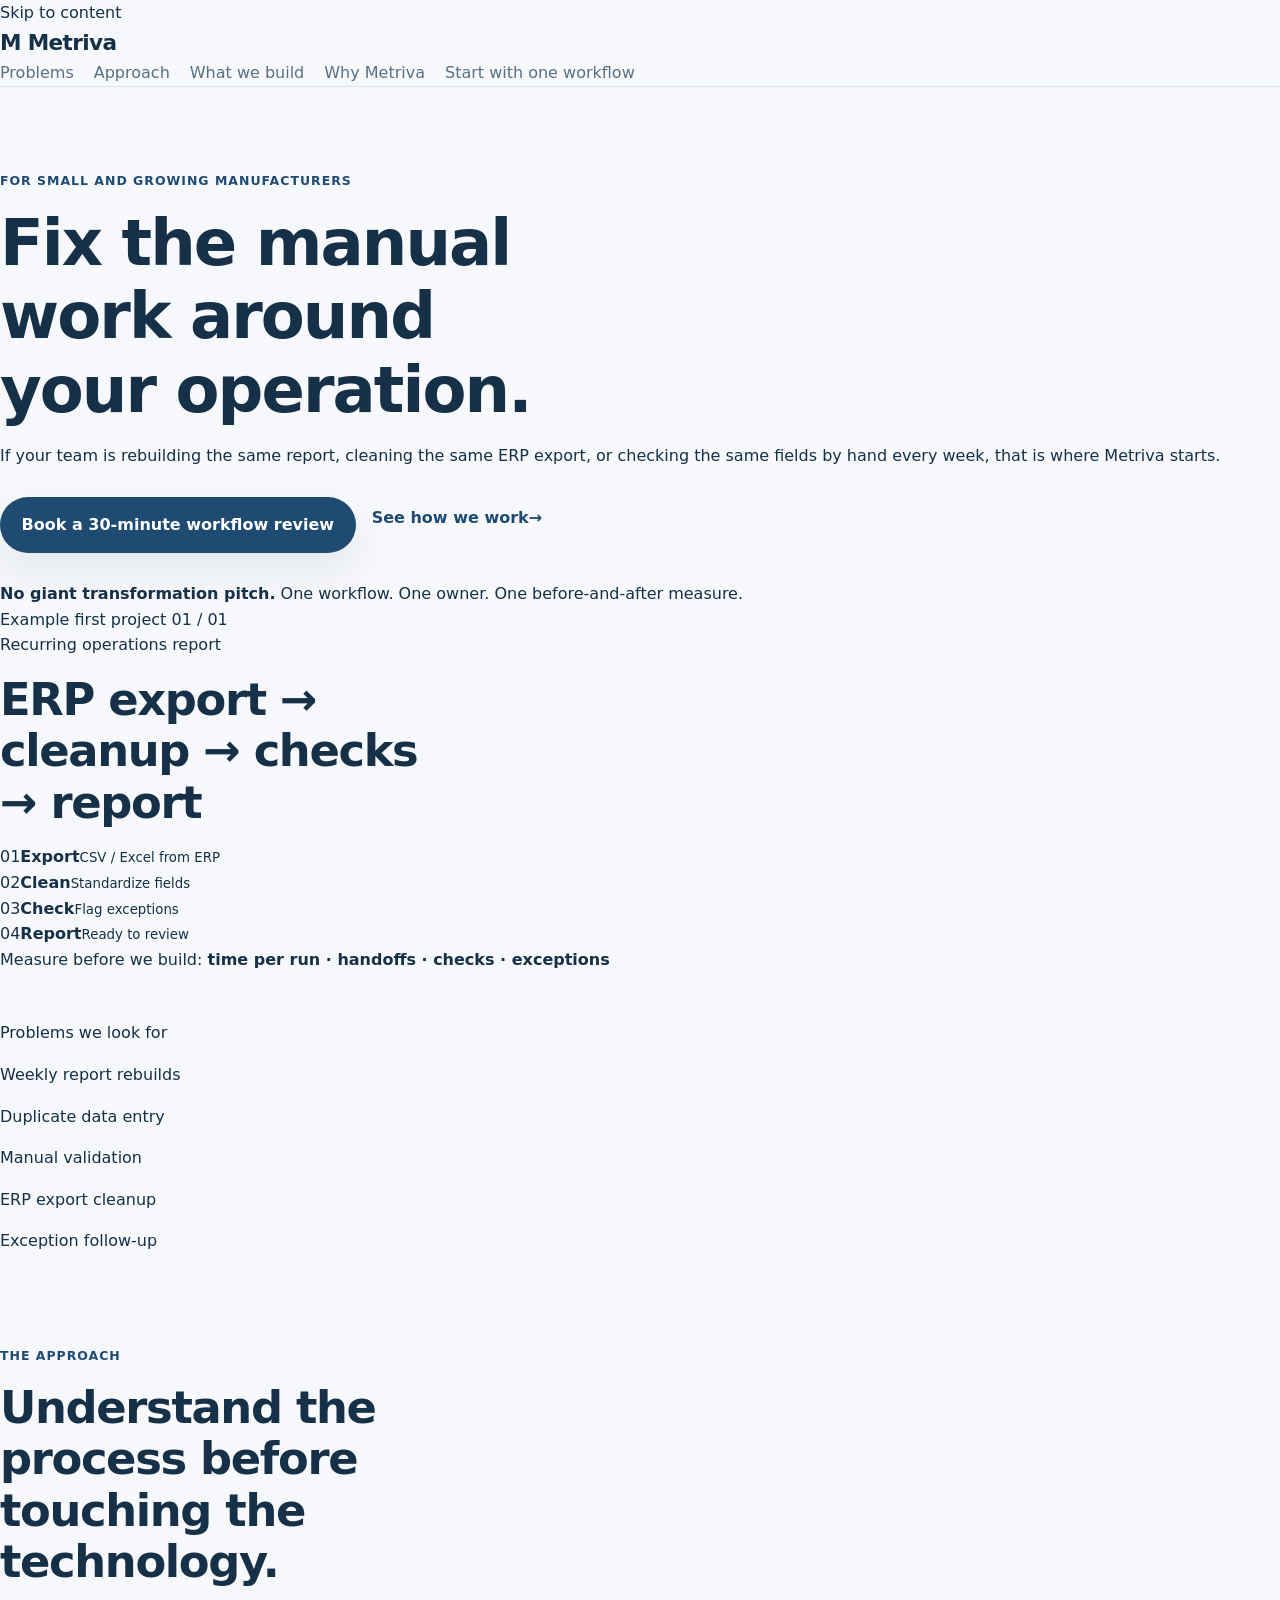
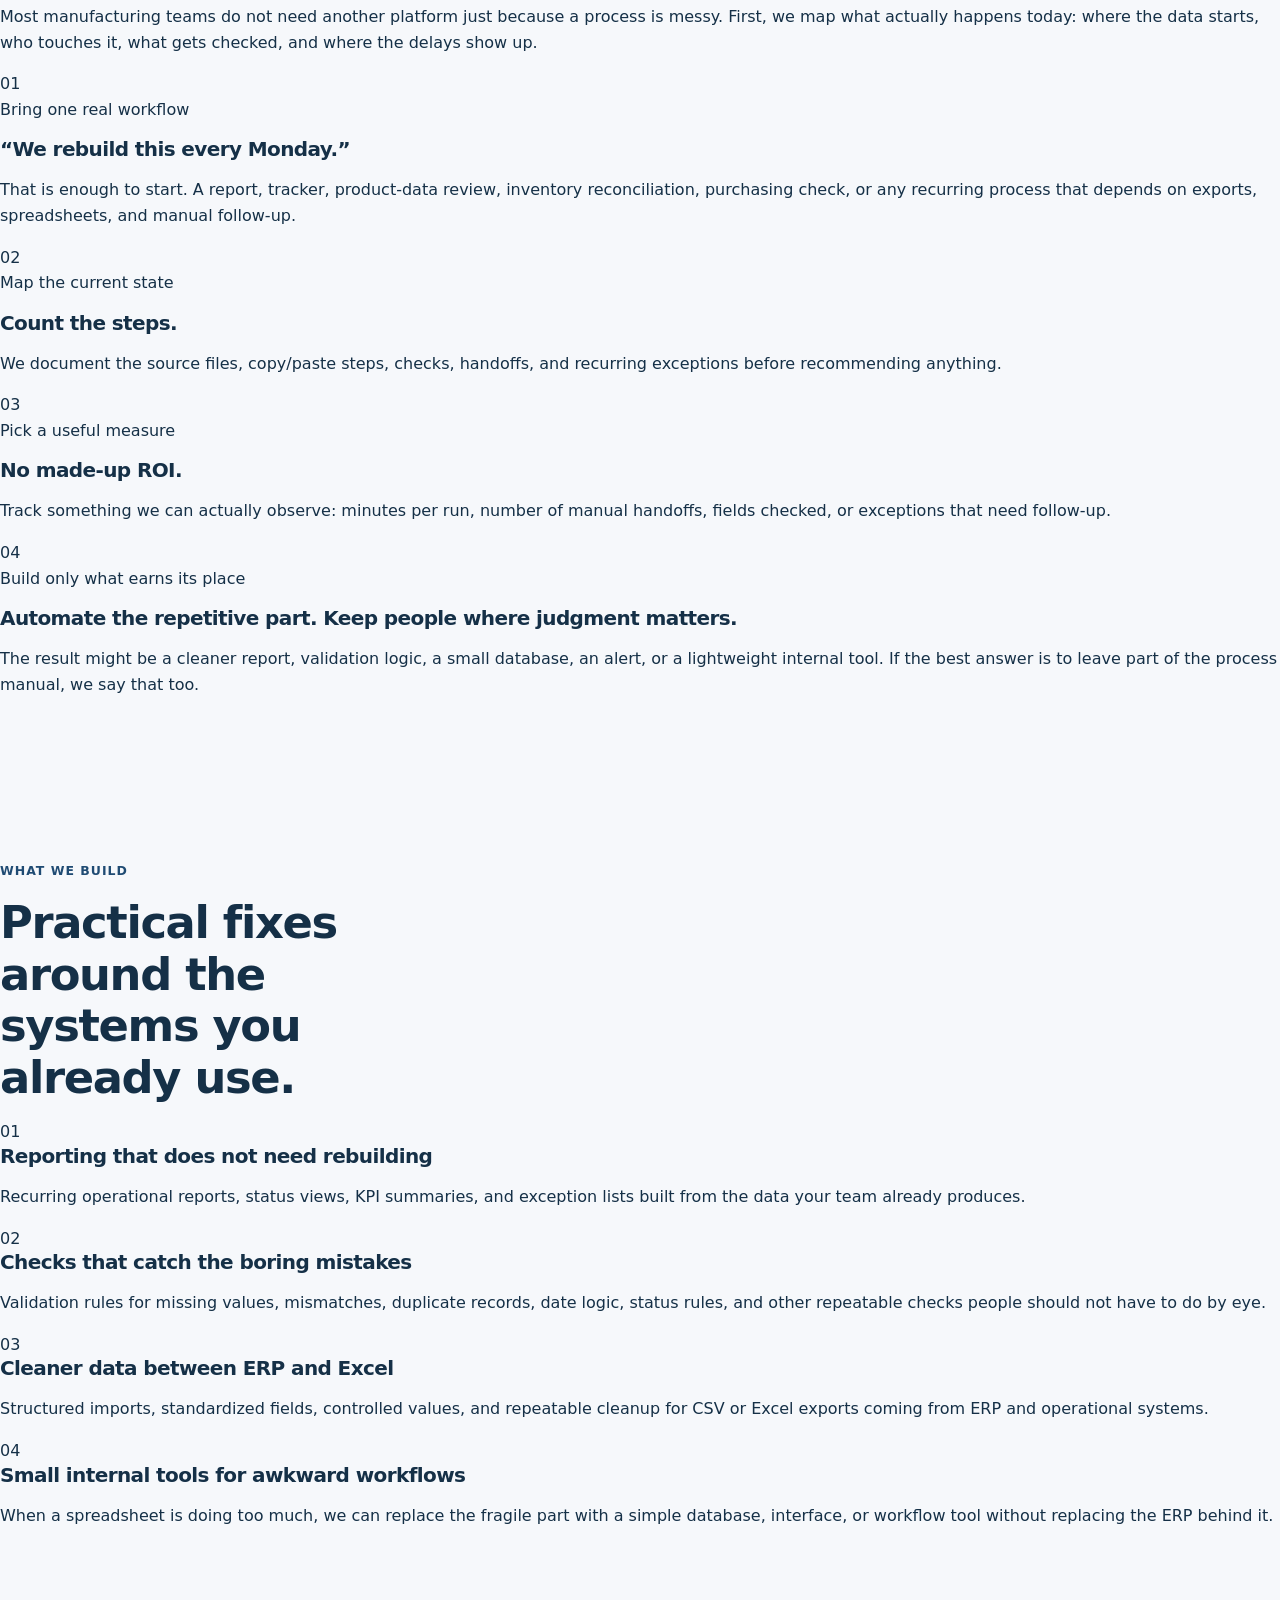
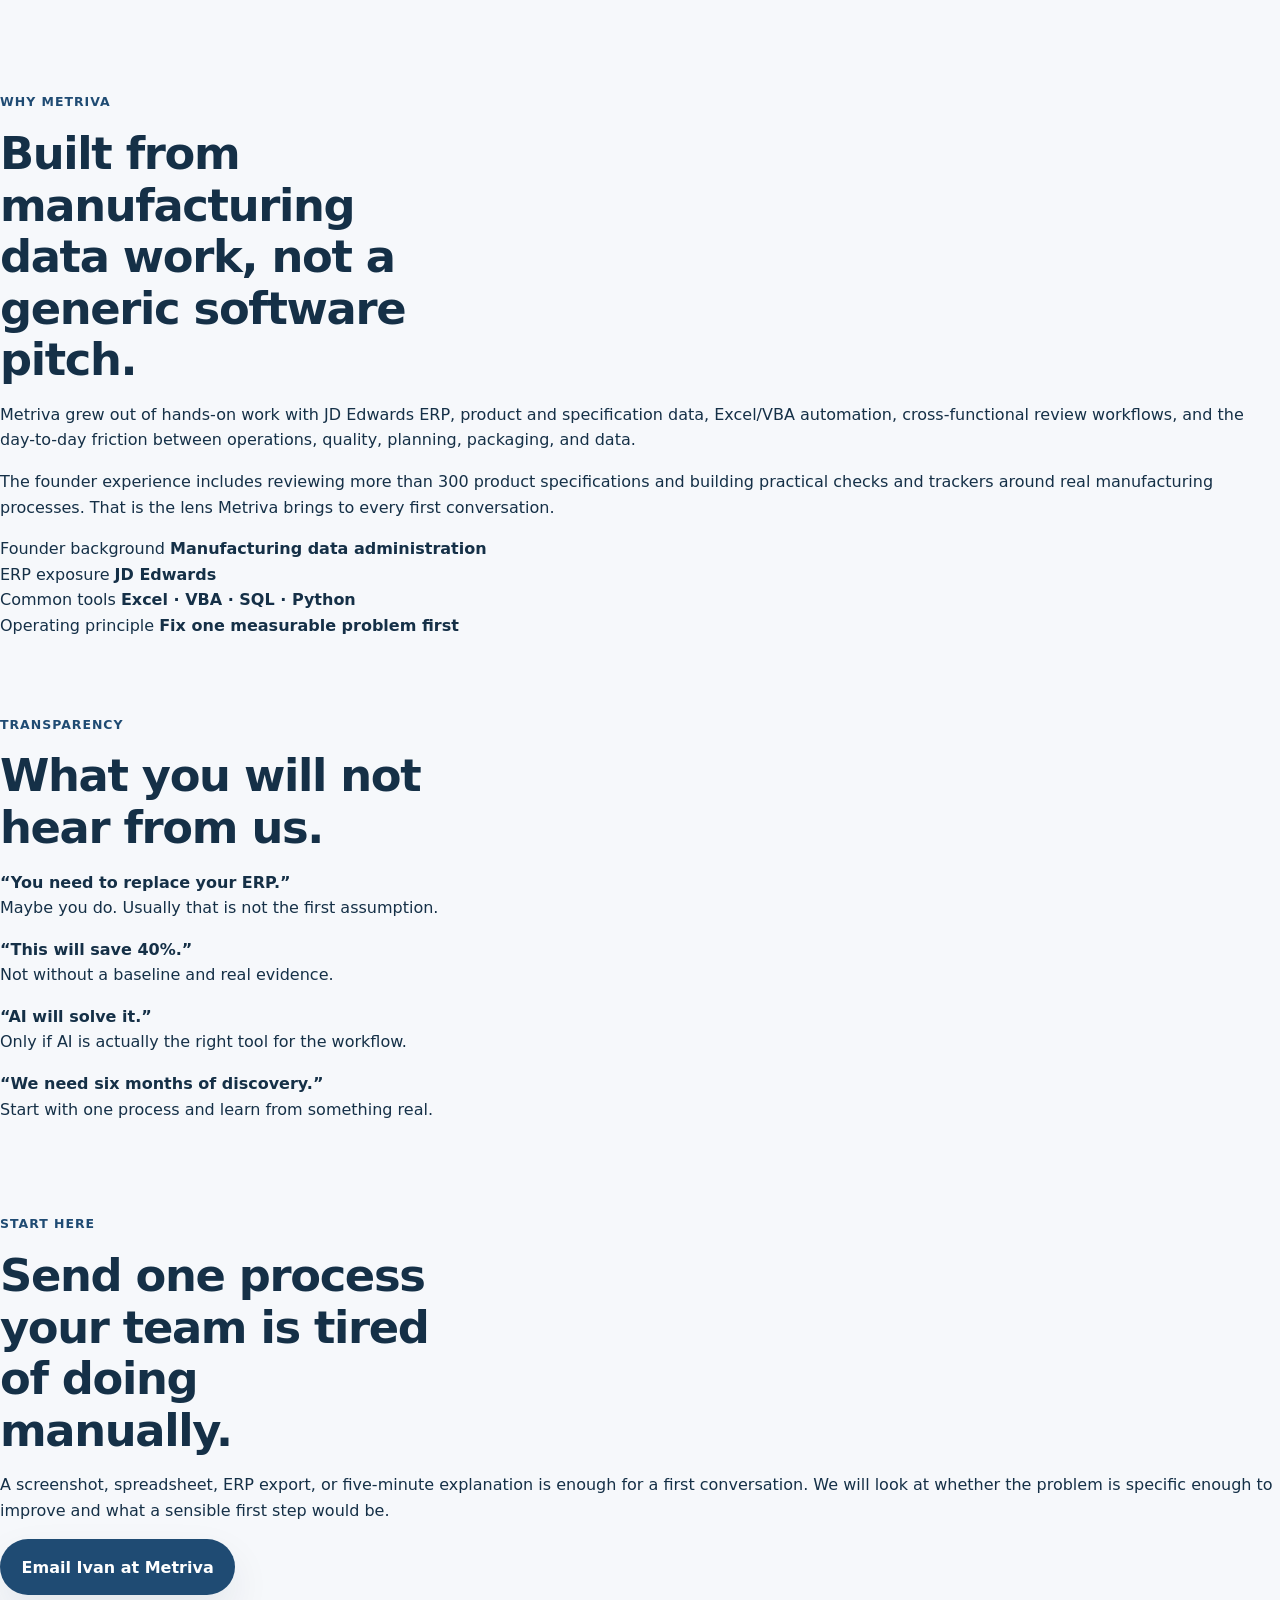
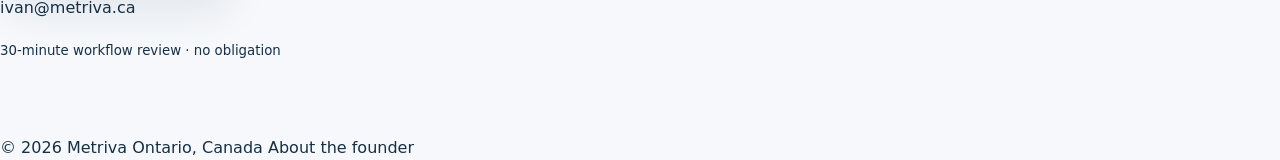
==== commit 666ae26c: "Redesign Metriva homepage for manufacturing audience" ====
--- a/index.html
+++ b/index.html
@@ -1,272 +1,258 @@
-<!DOCTYPE html>
+<!doctype html>
 <html lang="en">
 <head>
-  <meta charset="UTF-8" />
-  <meta name="viewport" content="width=device-width, initial-scale=1.0" />
-  <title>Metriva | Practical Data Systems for Manufacturers</title>
-  <meta name="description" content="Metriva helps manufacturers reduce spreadsheet chaos, improve reporting, and fix manual workflows with practical systems built around real operational problems." />
+  <meta charset="utf-8">
+  <meta name="viewport" content="width=device-width, initial-scale=1">
+  <title>Metriva | Practical Data & Workflow Systems for Manufacturers</title>
+  <meta name="description" content="Metriva helps small and growing manufacturers fix manual reporting, spreadsheet-heavy workflows, and operational data problems without replacing the systems they already use.">
+  <meta name="theme-color" content="#0b1b26">
   <link rel="preconnect" href="https://fonts.googleapis.com">
   <link rel="preconnect" href="https://fonts.gstatic.com" crossorigin>
-  <link href="https://fonts.googleapis.com/css2?family=Inter:wght@400;500;600;700;800&display=swap" rel="stylesheet">
-  <link rel="stylesheet" href="styles.css" />
+  <link href="https://fonts.googleapis.com/css2?family=Instrument+Serif:ital@0;1&family=Urbanist:wght@400;500;600;700;800&display=swap" rel="stylesheet">
+  <link rel="stylesheet" href="styles.css">
 </head>
 <body>
+  <a class="skip-link" href="#main">Skip to content</a>
+
   <header class="site-header">
-    <div class="container header-inner">
-      <a href="#top" class="brand">Metriva</a>
-      <nav class="nav">
+    <div class="shell nav-wrap">
+      <a class="brand" href="#top" aria-label="Metriva home">
+        <span class="brand-mark" aria-hidden="true">M</span>
+        <span>Metriva</span>
+      </a>
+      <nav class="nav" aria-label="Primary navigation">
         <a href="#problems">Problems</a>
-        <a href="#services">Services</a>
-        <a href="#process">Process</a>
-        <a href="#about">About</a>
-        <a href="#contact" class="nav-cta">Start a conversation</a>
+        <a href="#approach">Approach</a>
+        <a href="#work">What we build</a>
+        <a href="#about">Why Metriva</a>
+        <a class="nav-contact" href="#contact">Start with one workflow</a>
       </nav>
     </div>
   </header>
 
-  <main id="top">
-    <section class="hero">
-      <div class="container hero-grid">
+  <main id="main">
+    <section class="hero shell" id="top">
+      <div class="hero-copy">
+        <p class="eyebrow">For small and growing manufacturers</p>
+        <h1>Fix the manual work around your operation.</h1>
+        <p class="hero-lead">
+          If your team is rebuilding the same report, cleaning the same ERP export, or checking the same fields by hand every week, that is where Metriva starts.
+        </p>
+        <div class="hero-actions">
+          <a class="button primary" href="mailto:ivan@metriva.ca?subject=Metriva%20workflow%20review">Book a 30-minute workflow review</a>
+          <a class="text-link" href="#approach">See how we work <span aria-hidden="true">→</span></a>
+        </div>
+        <div class="hero-note">
+          <strong>No giant transformation pitch.</strong>
+          <span>One workflow. One owner. One before-and-after measure.</span>
+        </div>
+      </div>
+
+      <aside class="hero-board" aria-label="Example Metriva workflow">
+        <div class="board-top">
+          <span>Example first project</span>
+          <span>01 / 01</span>
+        </div>
+        <div class="board-main">
+          <p class="board-kicker">Recurring operations report</p>
+          <h2>ERP export → cleanup → checks → report</h2>
+          <div class="board-flow" aria-label="Example process">
+            <div><span>01</span><strong>Export</strong><small>CSV / Excel from ERP</small></div>
+            <div><span>02</span><strong>Clean</strong><small>Standardize fields</small></div>
+            <div><span>03</span><strong>Check</strong><small>Flag exceptions</small></div>
+            <div><span>04</span><strong>Report</strong><small>Ready to review</small></div>
+          </div>
+        </div>
+        <div class="board-bottom">
+          <span>Measure before we build:</span>
+          <strong>time per run · handoffs · checks · exceptions</strong>
+        </div>
+      </aside>
+    </section>
+
+    <section class="problem-strip" id="problems">
+      <div class="shell strip-grid">
+        <p class="strip-label">Problems we look for</p>
+        <p>Weekly report rebuilds</p>
+        <p>Duplicate data entry</p>
+        <p>Manual validation</p>
+        <p>ERP export cleanup</p>
+        <p>Exception follow-up</p>
+      </div>
+    </section>
+
+    <section class="section shell" id="approach">
+      <div class="section-intro offset-intro">
+        <p class="eyebrow">The approach</p>
+        <h2>Understand the process before touching the technology.</h2>
+        <p>
+          Most manufacturing teams do not need another platform just because a process is messy. First, we map what actually happens today: where the data starts, who touches it, what gets checked, and where the delays show up.
+        </p>
+      </div>
+
+      <div class="bento">
+        <article class="bento-item bento-large">
+          <span class="index">01</span>
+          <div>
+            <p class="item-label">Bring one real workflow</p>
+            <h3>“We rebuild this every Monday.”</h3>
+            <p>
+              That is enough to start. A report, tracker, product-data review, inventory reconciliation, purchasing check, or any recurring process that depends on exports, spreadsheets, and manual follow-up.
+            </p>
+          </div>
+        </article>
+
+        <article class="bento-item">
+          <span class="index">02</span>
+          <div>
+            <p class="item-label">Map the current state</p>
+            <h3>Count the steps.</h3>
+            <p>We document the source files, copy/paste steps, checks, handoffs, and recurring exceptions before recommending anything.</p>
+          </div>
+        </article>
+
+        <article class="bento-item bento-tall">
+          <span class="index">03</span>
+          <div>
+            <p class="item-label">Pick a useful measure</p>
+            <h3>No made-up ROI.</h3>
+            <p>Track something we can actually observe: minutes per run, number of manual handoffs, fields checked, or exceptions that need follow-up.</p>
+          </div>
+        </article>
+
+        <article class="bento-item bento-wide">
+          <span class="index">04</span>
+          <div>
+            <p class="item-label">Build only what earns its place</p>
+            <h3>Automate the repetitive part. Keep people where judgment matters.</h3>
+            <p>
+              The result might be a cleaner report, validation logic, a small database, an alert, or a lightweight internal tool. If the best answer is to leave part of the process manual, we say that too.
+            </p>
+          </div>
+        </article>
+      </div>
+    </section>
+
+    <section class="section work-section" id="work">
+      <div class="shell work-grid">
+        <div class="work-heading">
+          <p class="eyebrow">What we build</p>
+          <h2>Practical fixes around the systems you already use.</h2>
+        </div>
+
+        <div class="work-list">
+          <article>
+            <span>01</span>
+            <div>
+              <h3>Reporting that does not need rebuilding</h3>
+              <p>Recurring operational reports, status views, KPI summaries, and exception lists built from the data your team already produces.</p>
+            </div>
+          </article>
+          <article>
+            <span>02</span>
+            <div>
+              <h3>Checks that catch the boring mistakes</h3>
+              <p>Validation rules for missing values, mismatches, duplicate records, date logic, status rules, and other repeatable checks people should not have to do by eye.</p>
+            </div>
+          </article>
+          <article>
+            <span>03</span>
+            <div>
+              <h3>Cleaner data between ERP and Excel</h3>
+              <p>Structured imports, standardized fields, controlled values, and repeatable cleanup for CSV or Excel exports coming from ERP and operational systems.</p>
+            </div>
+          </article>
+          <article>
+            <span>04</span>
+            <div>
+              <h3>Small internal tools for awkward workflows</h3>
+              <p>When a spreadsheet is doing too much, we can replace the fragile part with a simple database, interface, or workflow tool without replacing the ERP behind it.</p>
+            </div>
+          </article>
+        </div>
+      </div>
+    </section>
+
+    <section class="section shell proof-section" id="about">
+      <div class="proof-copy">
+        <p class="eyebrow">Why Metriva</p>
+        <h2>Built from manufacturing data work, not a generic software pitch.</h2>
+        <p>
+          Metriva grew out of hands-on work with JD Edwards ERP, product and specification data, Excel/VBA automation, cross-functional review workflows, and the day-to-day friction between operations, quality, planning, packaging, and data.
+        </p>
+        <p>
+          The founder experience includes reviewing more than 300 product specifications and building practical checks and trackers around real manufacturing processes. That is the lens Metriva brings to every first conversation.
+        </p>
+      </div>
+
+      <aside class="proof-ledger">
+        <div class="ledger-row">
+          <span>Founder background</span>
+          <strong>Manufacturing data administration</strong>
+        </div>
+        <div class="ledger-row">
+          <span>ERP exposure</span>
+          <strong>JD Edwards</strong>
+        </div>
+        <div class="ledger-row">
+          <span>Common tools</span>
+          <strong>Excel · VBA · SQL · Python</strong>
+        </div>
+        <div class="ledger-row">
+          <span>Operating principle</span>
+          <strong>Fix one measurable problem first</strong>
+        </div>
+      </aside>
+    </section>
+
+    <section class="transparency">
+      <div class="shell transparency-grid">
         <div>
-          <p class="eyebrow">Practical systems for manufacturers</p>
-          <h1>Fix the manual work around your operation.</h1>
-          <p class="lead">
-            Metriva helps manufacturers improve reporting, organize operational data,
-            and reduce repetitive spreadsheet work without forcing a giant software project.
-          </p>
-          <div class="hero-actions">
-            <a class="button primary" href="mailto:hello@metriva.ca?subject=Metriva%20Process%20Review">Book a free workflow review</a>
-            <a class="button secondary" href="#services">See what we help with</a>
-          </div>
-          <ul class="trust-points">
-            <li>Start with one real problem</li>
-            <li>Built around your current workflow</li>
-            <li>No inflated promises</li>
-          </ul>
-        </div>
-        <aside class="hero-panel">
-          <p class="panel-label">What Metriva focuses on</p>
-          <div class="flow-step">
-            <span>01</span>
-            <div>
-              <h3>Current state</h3>
-              <p>Spreadsheets, email follow-ups, duplicate entry, manual checking.</p>
-            </div>
-          </div>
-          <div class="flow-step">
-            <span>02</span>
-            <div>
-              <h3>Metriva</h3>
-              <p>Structured data, clear rules, reporting, workflow automation.</p>
-            </div>
-          </div>
-          <div class="flow-step">
-            <span>03</span>
-            <div>
-              <h3>Result</h3>
-              <p>Less friction, fewer errors, better visibility, and a system your team can trust.</p>
-            </div>
-          </div>
-        </aside>
-      </div>
-    </section>
-
-    <section class="section muted" id="problems">
-      <div class="container">
-        <div class="section-heading">
-          <p class="eyebrow">Common problems</p>
-          <h2>The issue usually is not a lack of software.</h2>
-          <p>
-            It is the manual work happening around the software: the exports, the checks, the shared files,
-            the follow-ups, and the reporting that takes too long to build.
-          </p>
-        </div>
-        <div class="cards three-up">
-          <article class="card">
-            <h3>Too many spreadsheets</h3>
-            <p>Important information lives in separate files with inconsistent formats and no clear source of truth.</p>
-          </article>
-          <article class="card">
-            <h3>Too much manual work</h3>
-            <p>People keep copying values, checking fields, emailing updates, and rebuilding the same reports every week.</p>
-          </article>
-          <article class="card">
-            <h3>Visibility comes too late</h3>
-            <p>By the time issues show up, the team is already reacting instead of managing proactively.</p>
-          </article>
-        </div>
-      </div>
-    </section>
-
-    <section class="section" id="services">
-      <div class="container">
-        <div class="section-heading">
-          <p class="eyebrow">What Metriva helps with</p>
-          <h2>Useful systems that solve real operational problems.</h2>
-          <p>
-            We focus on the gaps around ERP, shared files, and existing processes. The goal is to make the work easier to run,
-            not to sell technology for its own sake.
-          </p>
-        </div>
-        <div class="cards two-up">
-          <article class="service-card">
-            <h3>Operational reporting</h3>
-            <p>Clear reporting that gives managers and teams better visibility without rebuilding the same report every time.</p>
-            <ul>
-              <li>Status and exception reporting</li>
-              <li>Recurring operational reports</li>
-              <li>KPI tracking and visibility</li>
-            </ul>
-          </article>
-          <article class="service-card">
-            <h3>Workflow automation</h3>
-            <p>Automation for repetitive work where people are moving information between files, systems, or departments.</p>
-            <ul>
-              <li>Spreadsheet automation</li>
-              <li>Validation and alert checks</li>
-              <li>Repeatable review workflows</li>
-            </ul>
-          </article>
-          <article class="service-card">
-            <h3>Data organization</h3>
-            <p>Stronger structure around the information your team already depends on so it becomes easier to trust and maintain.</p>
-            <ul>
-              <li>Data cleanup and standardization</li>
-              <li>Controlled fields and business rules</li>
-              <li>Simple databases or lightweight tools</li>
-            </ul>
-          </article>
-          <article class="service-card">
-            <h3>Process review</h3>
-            <p>A focused review of one workflow to identify where the time, confusion, and manual effort are really coming from.</p>
-            <ul>
-              <li>Workflow walkthrough</li>
-              <li>Information and handoff mapping</li>
-              <li>Practical next-step recommendation</li>
-            </ul>
-          </article>
-        </div>
-      </div>
-    </section>
-
-    <section class="section accent-section">
-      <div class="container split-section">
-        <div>
-          <p class="eyebrow">Good fit</p>
-          <h2>Metriva is a fit when you want improvement without a giant overhaul.</h2>
-        </div>
-        <div class="fit-grid">
-          <div>
-            <h3>You are likely a fit if</h3>
-            <ul class="check-list">
-              <li>Important processes depend on Excel or shared files</li>
-              <li>Reporting takes too long to prepare</li>
-              <li>Errors are found through manual checking</li>
-              <li>People re-enter the same data in multiple places</li>
-              <li>You want something better without replacing everything</li>
-            </ul>
-          </div>
-          <div>
-            <h3>What Metriva is not</h3>
-            <ul class="check-list neutral">
-              <li>Not a full ERP replacement</li>
-              <li>Not a giant transformation project</li>
-              <li>Not vague consulting with no deliverable</li>
-              <li>Not trying to be everything for everyone</li>
-            </ul>
-          </div>
-        </div>
-      </div>
-    </section>
-
-    <section class="section" id="process">
-      <div class="container">
-        <div class="section-heading">
-          <p class="eyebrow">How it works</p>
-          <h2>A simple process.</h2>
-          <p>
-            The first goal is understanding the workflow clearly enough to improve it in a practical way.
-          </p>
-        </div>
-        <div class="process-grid">
-          <article class="process-step">
-            <span>01</span>
-            <h3>Review</h3>
-            <p>Walk through the process, files, systems, and recurring problems with the people doing the work.</p>
-          </article>
-          <article class="process-step">
-            <span>02</span>
-            <h3>Map</h3>
-            <p>Identify the information flow, duplicate work, business rules, and the smallest useful improvement.</p>
-          </article>
-          <article class="process-step">
-            <span>03</span>
-            <h3>Build</h3>
-            <p>Create the reporting, automation, data structure, or lightweight tool needed to solve the problem.</p>
-          </article>
-          <article class="process-step">
-            <span>04</span>
-            <h3>Improve</h3>
-            <p>Refine the system with real workflow feedback and decide what is worth solving next.</p>
-          </article>
-        </div>
-      </div>
-    </section>
-
-    <section class="section muted" id="about">
-      <div class="container about-grid">
-        <div>
-          <p class="eyebrow">Why Metriva</p>
-          <h2>Built from real manufacturing work.</h2>
-          <p>
-            Metriva is grounded in hands-on experience with manufacturing data, ERP processes,
-            Excel-heavy workflows, cross-functional reviews, and the day-to-day friction that appears when operations outgrow informal systems.
-          </p>
-          <p>
-            The approach is straightforward: understand the operation, be honest about what is worth fixing,
-            and solve one meaningful problem at a time.
-          </p>
-          <a class="text-link" href="/ivan/">Meet the founder →</a>
-        </div>
-        <div class="about-panel">
-          <h3>What clients should expect</h3>
-          <ul class="expect-list">
-            <li>Clear communication</li>
-            <li>Practical recommendations</li>
-            <li>Transparency on what is and is not worth doing</li>
-            <li>A focus on measurable operational improvement</li>
-          </ul>
-        </div>
-      </div>
-    </section>
-
-    <section class="section cta-section" id="contact">
-      <div class="container cta-box">
-        <div>
-          <p class="eyebrow">Start here</p>
-          <h2>Show me the workflow your team is tired of dealing with.</h2>
-          <p>
-            If there is a practical way to improve it, we can talk through the next step.
-            If there is not, I will tell you that too.
-          </p>
-        </div>
-        <div class="cta-actions">
-          <a class="button primary" href="mailto:hello@metriva.ca?subject=Metriva%20Workflow%20Review">Book a free workflow review</a>
-          <a class="contact-link" href="mailto:hello@metriva.ca">hello@metriva.ca</a>
-        </div>
+          <p class="eyebrow">Transparency</p>
+          <h2>What you will not hear from us.</h2>
+        </div>
+        <div class="transparency-list">
+          <div>
+            <strong>“You need to replace your ERP.”</strong>
+            <p>Maybe you do. Usually that is not the first assumption.</p>
+          </div>
+          <div>
+            <strong>“This will save 40%.”</strong>
+            <p>Not without a baseline and real evidence.</p>
+          </div>
+          <div>
+            <strong>“AI will solve it.”</strong>
+            <p>Only if AI is actually the right tool for the workflow.</p>
+          </div>
+          <div>
+            <strong>“We need six months of discovery.”</strong>
+            <p>Start with one process and learn from something real.</p>
+          </div>
+        </div>
+      </div>
+    </section>
+
+    <section class="section shell contact-section" id="contact">
+      <div class="contact-copy">
+        <p class="eyebrow">Start here</p>
+        <h2>Send one process your team is tired of doing manually.</h2>
+        <p>
+          A screenshot, spreadsheet, ERP export, or five-minute explanation is enough for a first conversation. We will look at whether the problem is specific enough to improve and what a sensible first step would be.
+        </p>
+      </div>
+      <div class="contact-action">
+        <a class="button primary" href="mailto:ivan@metriva.ca?subject=Metriva%20workflow%20review">Email Ivan at Metriva</a>
+        <p>ivan@metriva.ca</p>
+        <small>30-minute workflow review · no obligation</small>
       </div>
     </section>
   </main>
 
-  <footer class="site-footer">
-    <div class="container footer-inner">
-      <p>© 2026 Metriva</p>
-      <div class="footer-links">
-        <a href="#services">Services</a>
-        <a href="#about">About</a>
-        <a href="/ivan/">Founder</a>
-        <a href="#contact">Contact</a>
-      </div>
+  <footer>
+    <div class="shell footer-wrap">
+      <span>© 2026 Metriva</span>
+      <span>Ontario, Canada</span>
+      <a href="/ivan/">About the founder</a>
     </div>
   </footer>
 </body>
--- a/styles.css
+++ b/styles.css
@@ -1,27 +1,384 @@
-:root{
-  --bg:#07111b;--bg-2:#0a1724;--panel:#0d1b29;--card:#102131;--card-2:#0b1a28;
-  --text:#edf7f5;--muted:#9bb0b5;--muted-2:#708990;--line:#1d3442;
-  --accent:#55e6c1;--accent-2:#8af1d7;--ink:#031512;--max:1180px;
-  --radius:22px;--shadow:0 24px 80px rgba(0,0,0,.28)
-}
-*{box-sizing:border-box}
-html{scroll-behavior:smooth}
-body{margin:0;background:var(--bg);color:var(--text);font-family:Inter,ui-sans-serif,system-ui,-apple-system,BlinkMacSystemFont,"Segoe UI",sans-serif;line-height:1.6;-webkit-font-smoothing:antialiased}
-a{color:inherit;text-decoration:none}button{font:inherit}img{max-width:100%;height:auto}.shell{width:min(var(--max),calc(100% - 40px));margin-inline:auto}
-.skip-link{position:fixed;left:14px;top:10px;z-index:9999;padding:10px 14px;border-radius:8px;background:var(--accent);color:var(--ink);font-weight:800;transform:translateY(-150%)}.skip-link:focus{transform:translateY(0)}
-:focus-visible{outline:3px solid var(--accent);outline-offset:4px;border-radius:6px}
-.site-header{position:sticky;top:0;z-index:100;background:rgba(7,17,27,.82);backdrop-filter:blur(18px);border-bottom:1px solid rgba(83,119,134,.18)}
-.nav{min-height:74px;display:flex;align-items:center;justify-content:space-between;gap:24px}.brand{display:flex;align-items:center;gap:12px;font-weight:800;letter-spacing:-.02em}.brand-mark{display:grid;place-items:center;width:39px;height:39px;border:1px solid rgba(85,230,193,.45);border-radius:11px;color:var(--accent);font-size:.72rem;letter-spacing:.08em}.brand-text{font-size:.95rem}.nav-menu{display:flex;align-items:center;gap:24px;color:#c4d4d6;font-size:.9rem}.nav-menu a:not(.nav-resume):hover{color:var(--accent)}.nav-resume{padding:9px 14px;border:1px solid var(--line);border-radius:10px;color:var(--text);font-weight:700}.nav-resume:hover{border-color:var(--accent);color:var(--accent)}.menu-toggle{display:none;width:44px;height:44px;background:transparent;border:1px solid var(--line);border-radius:10px}.menu-toggle span{display:block;width:19px;height:1px;background:var(--text);margin:5px auto}
-.hero{min-height:calc(100vh - 74px);display:grid;grid-template-columns:minmax(0,1.1fr) minmax(380px,.9fr);gap:70px;align-items:center;padding:86px 0 76px}.eyebrow,.kicker{margin:0 0 18px;color:var(--accent);font-size:.78rem;font-weight:800;letter-spacing:.12em;text-transform:uppercase}.signal{display:inline-block;width:7px;height:7px;margin-right:8px;border-radius:50%;background:var(--accent);box-shadow:0 0 0 6px rgba(85,230,193,.1)}h1,h2,h3,p{margin-top:0}h1{max-width:820px;margin-bottom:24px;font-size:clamp(3.3rem,7vw,6.8rem);line-height:.95;letter-spacing:-.065em;font-weight:760}.accent{color:var(--accent)}.hero-lead{max-width:690px;margin-bottom:30px;font-size:clamp(1.05rem,1.6vw,1.25rem);line-height:1.72;color:#b9c9cc}.hero-actions,.contact-actions{display:flex;gap:12px;flex-wrap:wrap}.button{display:inline-flex;align-items:center;justify-content:center;gap:8px;min-height:47px;padding:0 18px;border:1px solid var(--line);border-radius:12px;font-size:.92rem;font-weight:780;transition:transform .18s ease,border-color .18s ease,background .18s ease}.button:hover{transform:translateY(-2px)}.button-primary{background:var(--accent);border-color:var(--accent);color:var(--ink)}.button-primary:hover{background:var(--accent-2)}.button-secondary{background:rgba(255,255,255,.015);color:var(--text)}.button-secondary:hover{border-color:#456577}.proof-strip{list-style:none;padding:28px 0 0;margin:28px 0 0;border-top:1px solid var(--line);display:grid;grid-template-columns:repeat(3,1fr);gap:24px}.proof-strip li{min-width:0}.proof-strip strong{display:block;margin-bottom:3px;color:var(--text);font-size:1.03rem}.proof-strip span{display:block;color:var(--muted-2);font-size:.78rem;line-height:1.45}
-.hero-system{align-self:center;border:1px solid var(--line);border-radius:var(--radius);background:linear-gradient(160deg,#0d1e2c,#09151f 70%);box-shadow:var(--shadow);overflow:hidden}.system-header{display:flex;justify-content:space-between;gap:12px;padding:14px 17px;border-bottom:1px solid var(--line);font-size:.67rem;font-weight:800;letter-spacing:.13em;color:#79949c}.system-status{color:var(--accent)}.system-flow{padding:28px}.flow-node{padding:18px;border:1px solid #294352;border-radius:14px;background:#0c1b28}.flow-node small{display:block;margin-bottom:6px;color:#6e8b94;font-size:.64rem;font-weight:800;letter-spacing:.12em}.flow-node strong{display:block;margin-bottom:4px;font-size:1rem}.flow-node span{display:block;color:#8fa6ac;font-size:.76rem}.flow-arrow{text-align:center;color:var(--accent);padding:8px}.flow-grid{display:grid;grid-template-columns:repeat(3,1fr);gap:8px}.flow-node.mini{padding:13px}.flow-node.mini strong{font-size:.9rem}.flow-node.mini span{font-size:.69rem}.flow-node.outcome{border-color:rgba(85,230,193,.55);background:linear-gradient(135deg,rgba(85,230,193,.1),#0c1b28)}
-.trust-bar{border-top:1px solid var(--line);border-bottom:1px solid var(--line);background:#081521}.trust-inner{min-height:57px;display:flex;align-items:center;justify-content:space-between;gap:20px;overflow:auto;color:#647f88;font-size:.67rem;font-weight:850;letter-spacing:.11em;white-space:nowrap}
-.section{padding:120px 0}.panel{background:var(--bg-2);border-block:1px solid rgba(74,111,126,.18)}.section-head{display:grid;grid-template-columns:1fr minmax(320px,.55fr);gap:64px;align-items:end;margin-bottom:52px}.section-head h2,.about-statement h2,.contact-card h2{margin:0;font-size:clamp(2.35rem,4.7vw,4.8rem);line-height:1.02;letter-spacing:-.055em}.section-intro{margin:0;color:var(--muted);font-size:1.03rem;line-height:1.75}.case-grid{display:grid;grid-template-columns:repeat(2,1fr);gap:18px}.case-card{min-height:420px;padding:30px;border:1px solid var(--line);border-radius:var(--radius);background:linear-gradient(145deg,var(--card),#0b1a27);display:flex;flex-direction:column}.case-card-wide{grid-column:1/-1;min-height:460px;display:grid;grid-template-columns:1.06fr .94fr;gap:48px;align-items:center}.case-meta{display:flex;justify-content:space-between;gap:12px;margin-bottom:32px;color:#70909a;font-size:.68rem;font-weight:800;letter-spacing:.08em;text-transform:uppercase}.case-card h3{max-width:650px;margin-bottom:16px;font-size:clamp(1.65rem,3vw,2.65rem);line-height:1.08;letter-spacing:-.04em}.case-card p{color:var(--muted);max-width:670px}.case-impact{display:grid;grid-template-columns:repeat(3,1fr);gap:10px;margin:28px 0}.case-impact div{padding:12px 0;border-top:1px solid var(--line)}.case-impact strong,.case-impact span{display:block}.case-impact strong{font-size:.75rem;color:#dbe9e8}.case-impact span{margin-top:4px;font-size:.73rem;color:#75909a}.text-link{margin-top:auto;display:inline-flex;align-items:center;gap:8px;width:max-content;color:var(--accent);font-size:.9rem;font-weight:800}.text-link:hover{gap:13px}.stack-list{display:flex;flex-wrap:wrap;gap:7px;margin:18px 0 26px}.stack-list span,.experience-tags span{padding:6px 9px;border:1px solid #26404e;border-radius:999px;color:#88a3aa;font-size:.69rem}.diagram{position:relative;min-height:285px;padding:28px;border:1px solid #233d4a;border-radius:17px;background-image:linear-gradient(rgba(49,81,95,.14) 1px,transparent 1px),linear-gradient(90deg,rgba(49,81,95,.14) 1px,transparent 1px);background-size:24px 24px;display:flex;flex-direction:column;justify-content:center}.diagram-row{display:grid;grid-template-columns:1fr 34px 1fr;align-items:center;gap:5px}.diagram-node{display:grid;place-items:center;min-height:72px;text-align:center;padding:10px;border:1px solid #2a4958;border-radius:12px;background:#0b1925;color:#abc1c5;font-size:.75rem;font-weight:750}.diagram-node.hot{border-color:rgba(85,230,193,.55);color:var(--accent)}.diagram-arrow{text-align:center;color:var(--accent)}.diagram-line{height:35px;width:1px;background:#2d5661;margin:0 auto}.diagram-caption{position:absolute;right:13px;bottom:10px;color:#4c6e78;font-size:.56rem;letter-spacing:.12em;font-weight:800}
-.experience-list{border-top:1px solid var(--line)}.experience-row{display:grid;grid-template-columns:190px 1fr 210px;gap:32px;padding:34px 0;border-bottom:1px solid var(--line)}.experience-when{color:#6e8c95;font-size:.78rem;font-weight:750}.experience-main h3,.experience-more-grid h3{margin-bottom:2px;font-size:1.28rem;letter-spacing:-.025em}.company{margin-bottom:12px;color:#d0dedd;font-size:.85rem;font-weight:700}.experience-main>p:last-child,.experience-more-grid p:last-child{margin:0;color:var(--muted);font-size:.9rem}.experience-tags{display:flex;align-content:flex-start;justify-content:flex-end;flex-wrap:wrap;gap:6px}.experience-more{border-bottom:1px solid var(--line)}.experience-more summary{cursor:pointer;padding:24px 0;list-style:none;display:flex;justify-content:space-between;color:#d5e3e2;font-weight:750}.experience-more summary::-webkit-details-marker{display:none}.experience-more-grid{display:grid;grid-template-columns:repeat(3,1fr);gap:28px;padding:6px 0 34px}.experience-more-grid>div{padding-top:18px;border-top:1px solid #19313f}
-.toolkit-grid{display:grid;grid-template-columns:repeat(3,1fr);gap:16px}.toolkit-card{position:relative;min-height:440px;padding:30px;border:1px solid var(--line);border-radius:var(--radius);background:#0b1925}.toolkit-index{display:grid;place-items:center;width:38px;height:38px;margin-bottom:60px;border:1px solid #2b4855;border-radius:10px;color:var(--accent);font-size:.75rem;font-weight:900}.toolkit-card h3{font-size:1.45rem;letter-spacing:-.03em}.toolkit-card p{color:var(--muted);font-size:.9rem}.toolkit-card ul{list-style:none;margin:28px 0 0;padding:0}.toolkit-card li{padding:9px 0;border-top:1px solid #19313d;color:#b6c7ca;font-size:.83rem}
-.about-layout{display:grid;grid-template-columns:.92fr 1.08fr;gap:80px}.about-statement{position:sticky;top:120px;align-self:start}.about-statement h2{margin-bottom:30px}.about-statement>p:not(.kicker){max-width:590px;color:var(--muted);font-size:1rem}.identity-grid{display:grid;grid-template-columns:repeat(2,1fr);gap:14px}.identity-card{min-height:280px;padding:24px;border:1px solid var(--line);border-radius:18px;background:#0a1824}.identity-number{display:block;margin-bottom:60px;color:#5a7b84;font-size:.67rem;font-weight:900;letter-spacing:.1em}.identity-card h3{margin-bottom:10px;font-size:1.15rem}.identity-card p{margin:0;color:var(--muted);font-size:.84rem}.identity-card.education{background:linear-gradient(150deg,rgba(85,230,193,.12),#0a1824);border-color:rgba(85,230,193,.25)}
-.contact-section{padding-top:140px;padding-bottom:140px}.contact-card{padding:64px;border:1px solid rgba(85,230,193,.26);border-radius:30px;background:radial-gradient(circle at 85% 10%,rgba(85,230,193,.12),transparent 28%),linear-gradient(145deg,#0e2230,#091720);box-shadow:var(--shadow)}.contact-card h2{max-width:900px;margin-bottom:24px}.contact-card>p:not(.kicker):not(.contact-note){max-width:700px;color:var(--muted);font-size:1.05rem}.contact-actions{margin-top:30px}.contact-note{margin:28px 0 0;color:#6f8b94;font-size:.76rem}.site-footer{border-top:1px solid var(--line)}.footer-inner{min-height:88px;display:flex;justify-content:space-between;align-items:center;color:#63808a;font-size:.75rem}.footer-inner a:hover{color:var(--accent)}
-.reveal{opacity:0;transform:translateY(16px);transition:opacity .6s ease,transform .6s ease}.reveal.visible{opacity:1;transform:none}
-.page-hero{padding:100px 0 62px}.page-hero .back-link{display:inline-flex;margin-bottom:48px;color:#78969e;font-size:.8rem;font-weight:750}.page-hero .back-link:hover{color:var(--accent)}.page-hero h1{max-width:920px;font-size:clamp(3rem,7vw,6.2rem)}.page-lead{max-width:760px;color:var(--muted);font-size:1.14rem}.case-summary{display:grid;grid-template-columns:repeat(4,1fr);gap:1px;margin-top:48px;border:1px solid var(--line);border-radius:16px;overflow:hidden;background:var(--line)}.case-summary div{padding:19px;background:#0b1925}.case-summary small,.case-summary strong{display:block}.case-summary small{margin-bottom:5px;color:#66818a;font-size:.63rem;font-weight:850;letter-spacing:.1em;text-transform:uppercase}.case-summary strong{font-size:.83rem}.case-body{display:grid;grid-template-columns:240px 1fr;gap:80px;padding:70px 0 120px}.case-aside{position:sticky;top:110px;align-self:start}.case-aside a{display:block;padding:7px 0;color:#6f8991;font-size:.78rem}.case-aside a:hover{color:var(--accent)}.case-content section{scroll-margin-top:120px;margin-bottom:80px}.case-content h2{margin-bottom:22px;font-size:clamp(2rem,4vw,3.6rem);line-height:1.05;letter-spacing:-.045em}.case-content h3{margin-top:30px;font-size:1.2rem}.case-content p,.case-content li{color:var(--muted)}.case-content ul{padding-left:20px}.case-note{padding:20px;border-left:2px solid var(--accent);background:rgba(85,230,193,.055);color:#a9c1c4;font-size:.84rem}.architecture{margin:32px 0;padding:26px;border:1px solid var(--line);border-radius:18px;background:#091722}.architecture-row{display:flex;align-items:center;justify-content:center;gap:10px;flex-wrap:wrap}.arch-box{padding:12px 15px;border:1px solid #284755;border-radius:10px;background:#0d1f2d;color:#b9cdcf;font-size:.75rem;font-weight:750}.arch-box.accented{border-color:rgba(85,230,193,.55);color:var(--accent)}.arch-arrow{color:#4c7179}.lessons-grid{display:grid;grid-template-columns:repeat(2,1fr);gap:12px}.lesson{padding:20px;border:1px solid var(--line);border-radius:14px;background:#0a1824}.lesson strong{display:block;margin-bottom:7px}.lesson p{margin:0;font-size:.84rem}.next-project{display:flex;justify-content:space-between;align-items:center;gap:20px;padding:28px;border:1px solid var(--line);border-radius:16px}.next-project span{color:#6b8890;font-size:.72rem}.next-project strong{display:block;margin-top:3px}.resume-page{padding:85px 0 120px}.resume-top{display:flex;justify-content:space-between;align-items:flex-start;gap:30px;margin-bottom:40px}.resume-top h1{margin:0;font-size:clamp(2.7rem,6vw,5rem)}.resume-sheet{padding:52px;border-radius:22px;background:#f6f8f8;color:#142127;box-shadow:var(--shadow)}.resume-sheet h2{margin:32px 0 10px;font-size:.85rem;letter-spacing:.1em;text-transform:uppercase;color:#41626a;border-bottom:1px solid #ccd7d9;padding-bottom:8px}.resume-sheet h3{margin-bottom:2px;font-size:1rem}.resume-sheet p,.resume-sheet li{font-size:.82rem;color:#30464d}.resume-sheet .resume-role{display:flex;justify-content:space-between;gap:20px;margin-top:18px}.resume-sheet .resume-role p{margin:0;color:#5d747a}.resume-sheet ul{margin-top:6px}.resume-contact{color:#526d73!important}.resume-actions{display:flex;gap:10px;flex-wrap:wrap}
-@media (max-width:960px){.hero{grid-template-columns:1fr;padding-top:65px}.hero-system{max-width:680px}.section-head{grid-template-columns:1fr;gap:18px}.case-card-wide{grid-template-columns:1fr}.experience-row{grid-template-columns:150px 1fr}.experience-tags{grid-column:2;justify-content:flex-start}.toolkit-grid{grid-template-columns:1fr}.toolkit-card{min-height:0}.toolkit-index{margin-bottom:30px}.about-layout{grid-template-columns:1fr}.about-statement{position:static}.case-body{grid-template-columns:1fr}.case-aside{display:none}}
-@media (max-width:760px){.shell{width:min(var(--max),calc(100% - 28px))}.site-header{background:rgba(7,17,27,.94)}.brand-text{display:none}.menu-toggle{display:block}.nav-menu{display:none;position:absolute;left:14px;right:14px;top:66px;padding:16px;border:1px solid var(--line);border-radius:14px;background:#0a1723;box-shadow:var(--shadow);flex-direction:column;align-items:stretch;gap:4px}.nav-menu.open{display:flex}.nav-menu a{padding:11px 10px}.nav-resume{text-align:center;margin-top:5px}.hero{min-height:auto;gap:44px;padding:64px 0}.hero h1{font-size:clamp(3rem,14vw,5.1rem)}.proof-strip{grid-template-columns:1fr}.flow-grid{grid-template-columns:1fr}.trust-inner{justify-content:flex-start}.section{padding:82px 0}.case-grid{grid-template-columns:1fr}.case-card,.case-card-wide{grid-column:auto;min-height:0;padding:23px}.case-impact{grid-template-columns:1fr}.case-visual{display:none}.experience-row{grid-template-columns:1fr;gap:8px}.experience-tags{grid-column:auto;justify-content:flex-start}.experience-more-grid{grid-template-columns:1fr}.identity-grid{grid-template-columns:1fr}.identity-card{min-height:0}.identity-number{margin-bottom:30px}.contact-card{padding:30px 22px}.case-summary{grid-template-columns:1fr 1fr}.case-body{padding-top:45px}.lessons-grid{grid-template-columns:1fr}.resume-top{flex-direction:column}.resume-sheet{padding:25px 20px}.resume-sheet .resume-role{display:block}}
-@media (prefers-reduced-motion:reduce){html{scroll-behavior:auto}.reveal{opacity:1;transform:none;transition:none}.button{transition:none}}
+:root {
+  --bg: #f6f8fb;
+  --surface: #ffffff;
+  --surface-alt: #eef3f7;
+  --text: #153047;
+  --muted: #5a7084;
+  --border: #d7e0e8;
+  --primary: #1f4b73;
+  --primary-dark: #163653;
+  --accent: #6d8b74;
+  --accent-soft: #e9f0eb;
+  --shadow: 0 18px 40px rgba(16, 40, 66, 0.08);
+  --radius: 18px;
+  --max: 1160px;
+}
+
+* { box-sizing: border-box; }
+html { scroll-behavior: smooth; }
+body {
+  margin: 0;
+  font-family: "Inter", system-ui, -apple-system, BlinkMacSystemFont, "Segoe UI", sans-serif;
+  background: var(--bg);
+  color: var(--text);
+  line-height: 1.6;
+}
+
+a { color: inherit; text-decoration: none; }
+p { margin: 0 0 1rem; }
+ul { margin: 0; padding-left: 1.15rem; }
+
+.container {
+  width: min(100% - 2rem, var(--max));
+  margin: 0 auto;
+}
+
+.site-header {
+  position: sticky;
+  top: 0;
+  z-index: 20;
+  background: rgba(246, 248, 251, 0.92);
+  backdrop-filter: blur(10px);
+  border-bottom: 1px solid rgba(215, 224, 232, 0.9);
+}
+
+.header-inner,
+.footer-inner {
+  display: flex;
+  justify-content: space-between;
+  align-items: center;
+  gap: 1rem;
+  padding: 1rem 0;
+}
+
+.brand {
+  font-size: 1.35rem;
+  font-weight: 800;
+  letter-spacing: -0.03em;
+}
+
+.nav {
+  display: flex;
+  align-items: center;
+  gap: 1.25rem;
+  flex-wrap: wrap;
+}
+
+.nav a {
+  color: var(--muted);
+  font-weight: 500;
+}
+
+.nav a:hover,
+.footer-links a:hover,
+.text-link:hover,
+.contact-link:hover {
+  color: var(--primary);
+}
+
+.nav-cta {
+  color: var(--primary) !important;
+}
+
+.hero {
+  padding: 5rem 0 3rem;
+}
+
+.hero-grid,
+.about-grid,
+.split-section,
+.cta-box {
+  display: grid;
+  grid-template-columns: 1.3fr 1fr;
+  gap: 2rem;
+  align-items: start;
+}
+
+.eyebrow {
+  display: inline-block;
+  margin-bottom: 1rem;
+  color: var(--primary);
+  font-weight: 700;
+  text-transform: uppercase;
+  letter-spacing: 0.08em;
+  font-size: 0.78rem;
+}
+
+h1, h2, h3 {
+  margin: 0 0 1rem;
+  line-height: 1.15;
+  letter-spacing: -0.03em;
+}
+
+h1 {
+  font-size: clamp(2.6rem, 5vw, 4.5rem);
+  max-width: 12ch;
+}
+
+h2 {
+  font-size: clamp(2rem, 3.5vw, 3rem);
+  max-width: 14ch;
+}
+
+h3 {
+  font-size: 1.25rem;
+}
+
+.lead,
+.section-heading p {
+  max-width: 62ch;
+  color: var(--muted);
+  font-size: 1.07rem;
+}
+
+.hero-actions,
+.cta-actions {
+  display: flex;
+  gap: 1rem;
+  flex-wrap: wrap;
+  margin: 1.75rem 0;
+}
+
+.button {
+  display: inline-flex;
+  align-items: center;
+  justify-content: center;
+  padding: 0.95rem 1.35rem;
+  border-radius: 999px;
+  font-weight: 700;
+  transition: transform 0.18s ease, box-shadow 0.18s ease, background 0.18s ease;
+}
+
+.button:hover {
+  transform: translateY(-1px);
+}
+
+.button.primary {
+  background: var(--primary);
+  color: white;
+  box-shadow: var(--shadow);
+}
+
+.button.primary:hover {
+  background: var(--primary-dark);
+}
+
+.button.secondary {
+  background: var(--surface);
+  color: var(--primary-dark);
+  border: 1px solid var(--border);
+}
+
+.trust-points {
+  display: grid;
+  gap: 0.65rem;
+  padding: 0;
+  list-style: none;
+  color: var(--muted);
+}
+
+.trust-points li::before,
+.check-list li::before,
+.expect-list li::before {
+  content: "•";
+  color: var(--accent);
+  font-weight: 800;
+  display: inline-block;
+  width: 1rem;
+  margin-left: -1rem;
+}
+
+.hero-panel,
+.card,
+.service-card,
+.process-step,
+.about-panel,
+.cta-box {
+  background: var(--surface);
+  border: 1px solid var(--border);
+  border-radius: var(--radius);
+  box-shadow: var(--shadow);
+}
+
+.hero-panel {
+  padding: 1.5rem;
+}
+
+.panel-label {
+  color: var(--muted);
+  font-weight: 700;
+  text-transform: uppercase;
+  letter-spacing: 0.08em;
+  font-size: 0.76rem;
+  margin-bottom: 1rem;
+}
+
+.flow-step {
+  display: grid;
+  grid-template-columns: 56px 1fr;
+  gap: 1rem;
+  padding: 1rem 0;
+  border-top: 1px solid var(--border);
+}
+
+.flow-step:first-of-type { border-top: 0; padding-top: 0; }
+
+.flow-step span,
+.process-step span {
+  width: 44px;
+  height: 44px;
+  border-radius: 12px;
+  background: var(--accent-soft);
+  color: var(--primary);
+  display: inline-flex;
+  align-items: center;
+  justify-content: center;
+  font-weight: 800;
+}
+
+.section {
+  padding: 4.5rem 0;
+}
+
+.muted {
+  background: linear-gradient(180deg, rgba(238, 243, 247, 0.85), rgba(246, 248, 251, 0.7));
+}
+
+.section-heading {
+  margin-bottom: 2rem;
+}
+
+.cards {
+  display: grid;
+  gap: 1.25rem;
+}
+
+.three-up { grid-template-columns: repeat(3, minmax(0, 1fr)); }
+.two-up { grid-template-columns: repeat(2, minmax(0, 1fr)); }
+
+.card,
+.service-card,
+.process-step,
+.about-panel {
+  padding: 1.5rem;
+}
+
+.card p,
+.service-card p,
+.process-step p,
+.about-panel li,
+.fit-grid li {
+  color: var(--muted);
+}
+
+.service-card ul,
+.check-list,
+.expect-list {
+  margin-top: 1rem;
+}
+
+.accent-section {
+  background: linear-gradient(180deg, var(--surface), #f0f5f2);
+}
+
+.fit-grid {
+  display: grid;
+  grid-template-columns: repeat(2, minmax(0, 1fr));
+  gap: 1.5rem;
+}
+
+.check-list,
+.expect-list {
+  display: grid;
+  gap: 0.75rem;
+}
+
+.check-list.neutral li::before {
+  color: var(--primary);
+}
+
+.process-grid {
+  display: grid;
+  grid-template-columns: repeat(4, minmax(0, 1fr));
+  gap: 1rem;
+}
+
+.process-step {
+  display: flex;
+  flex-direction: column;
+  gap: 0.85rem;
+}
+
+.text-link {
+  display: inline-flex;
+  margin-top: 0.5rem;
+  color: var(--primary);
+  font-weight: 700;
+}
+
+.cta-section {
+  padding-top: 2rem;
+}
+
+.cta-box {
+  padding: 2rem;
+  background: linear-gradient(135deg, #f7fbfd 0%, #edf3f8 100%);
+}
+
+.contact-link {
+  color: var(--primary);
+  font-weight: 700;
+}
+
+.site-footer {
+  border-top: 1px solid var(--border);
+  background: var(--surface);
+}
+
+.footer-links {
+  display: flex;
+  gap: 1rem;
+  flex-wrap: wrap;
+  color: var(--muted);
+}
+
+@media (max-width: 960px) {
+  .hero-grid,
+  .about-grid,
+  .split-section,
+  .cta-box,
+  .three-up,
+  .two-up,
+  .process-grid,
+  .fit-grid {
+    grid-template-columns: 1fr;
+  }
+
+  .nav {
+    display: none;
+  }
+
+  .hero {
+    padding-top: 3.5rem;
+  }
+}
+
+@media (max-width: 640px) {
+  .header-inner,
+  .footer-inner {
+    flex-direction: column;
+    align-items: flex-start;
+  }
+
+  h1 {
+    font-size: 2.5rem;
+  }
+
+  .button {
+    width: 100%;
+  }
+
+  .flow-step {
+    grid-template-columns: 1fr;
+  }
+}
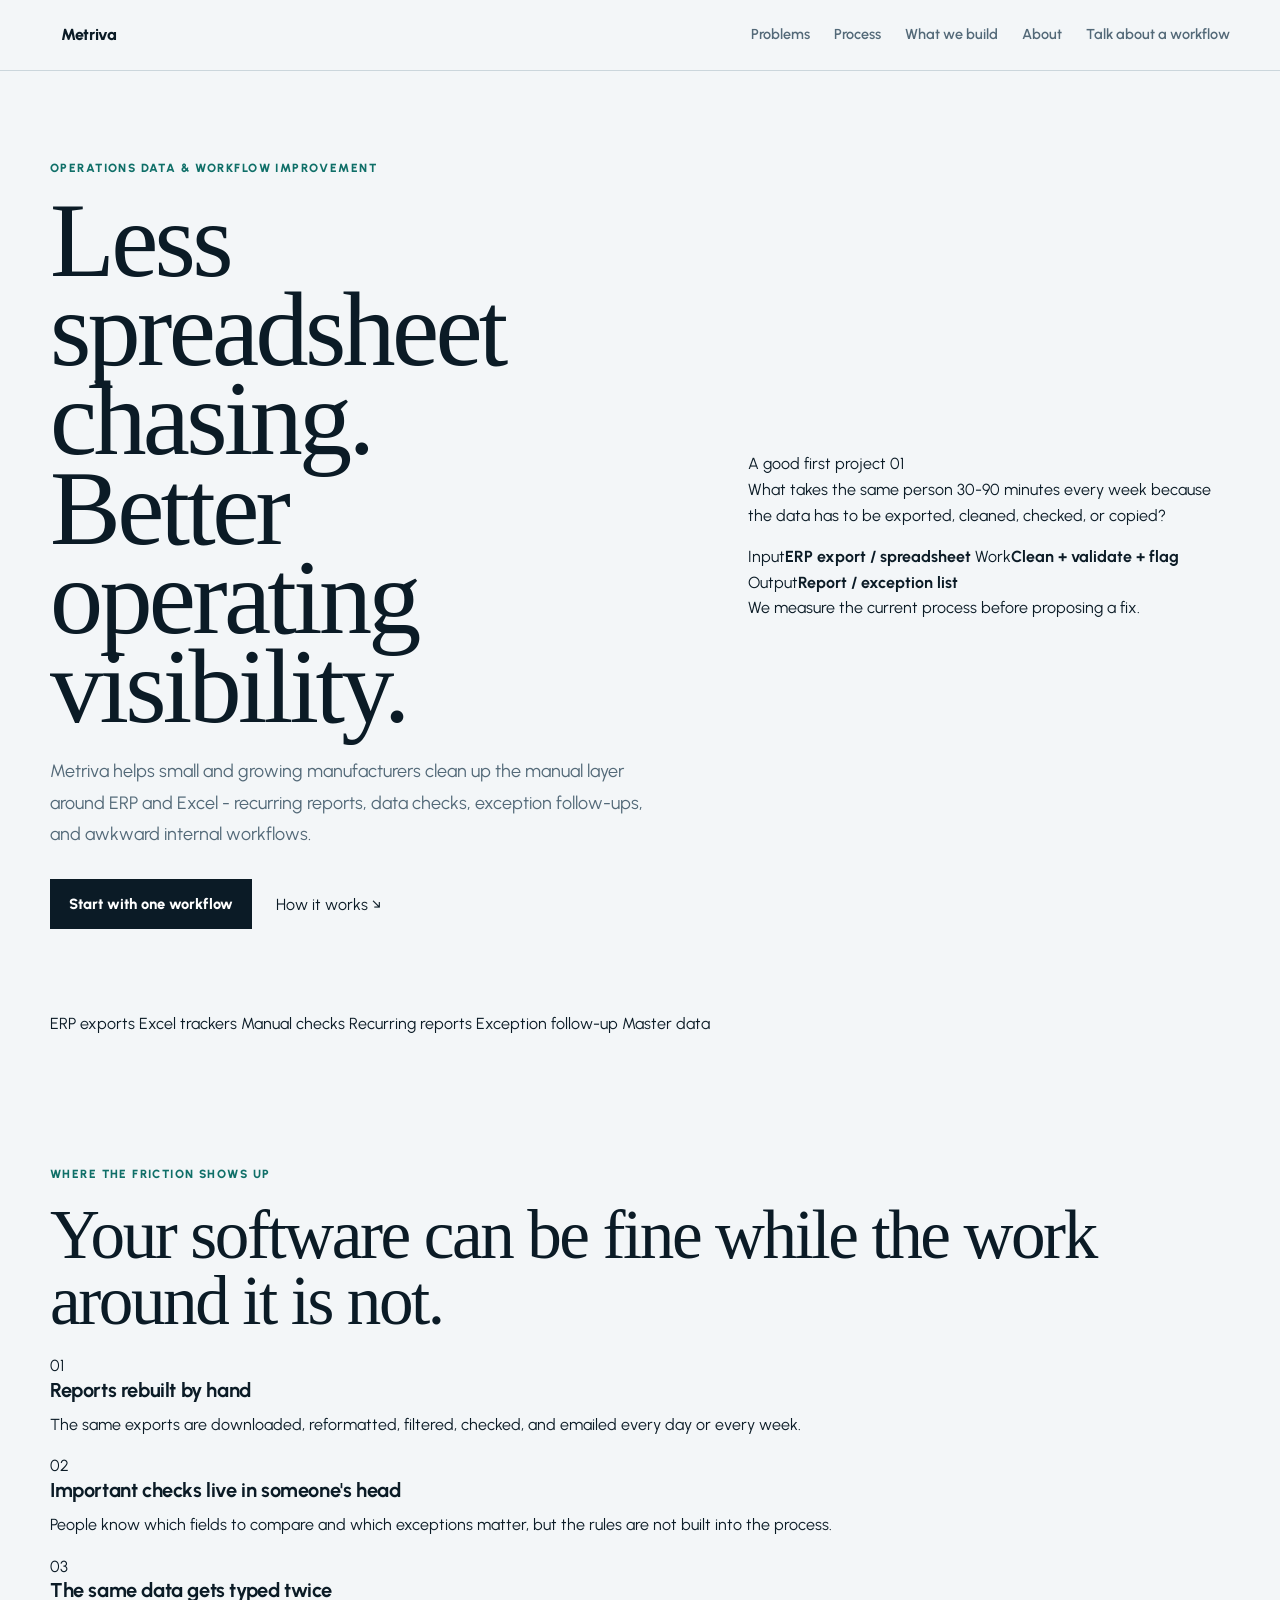
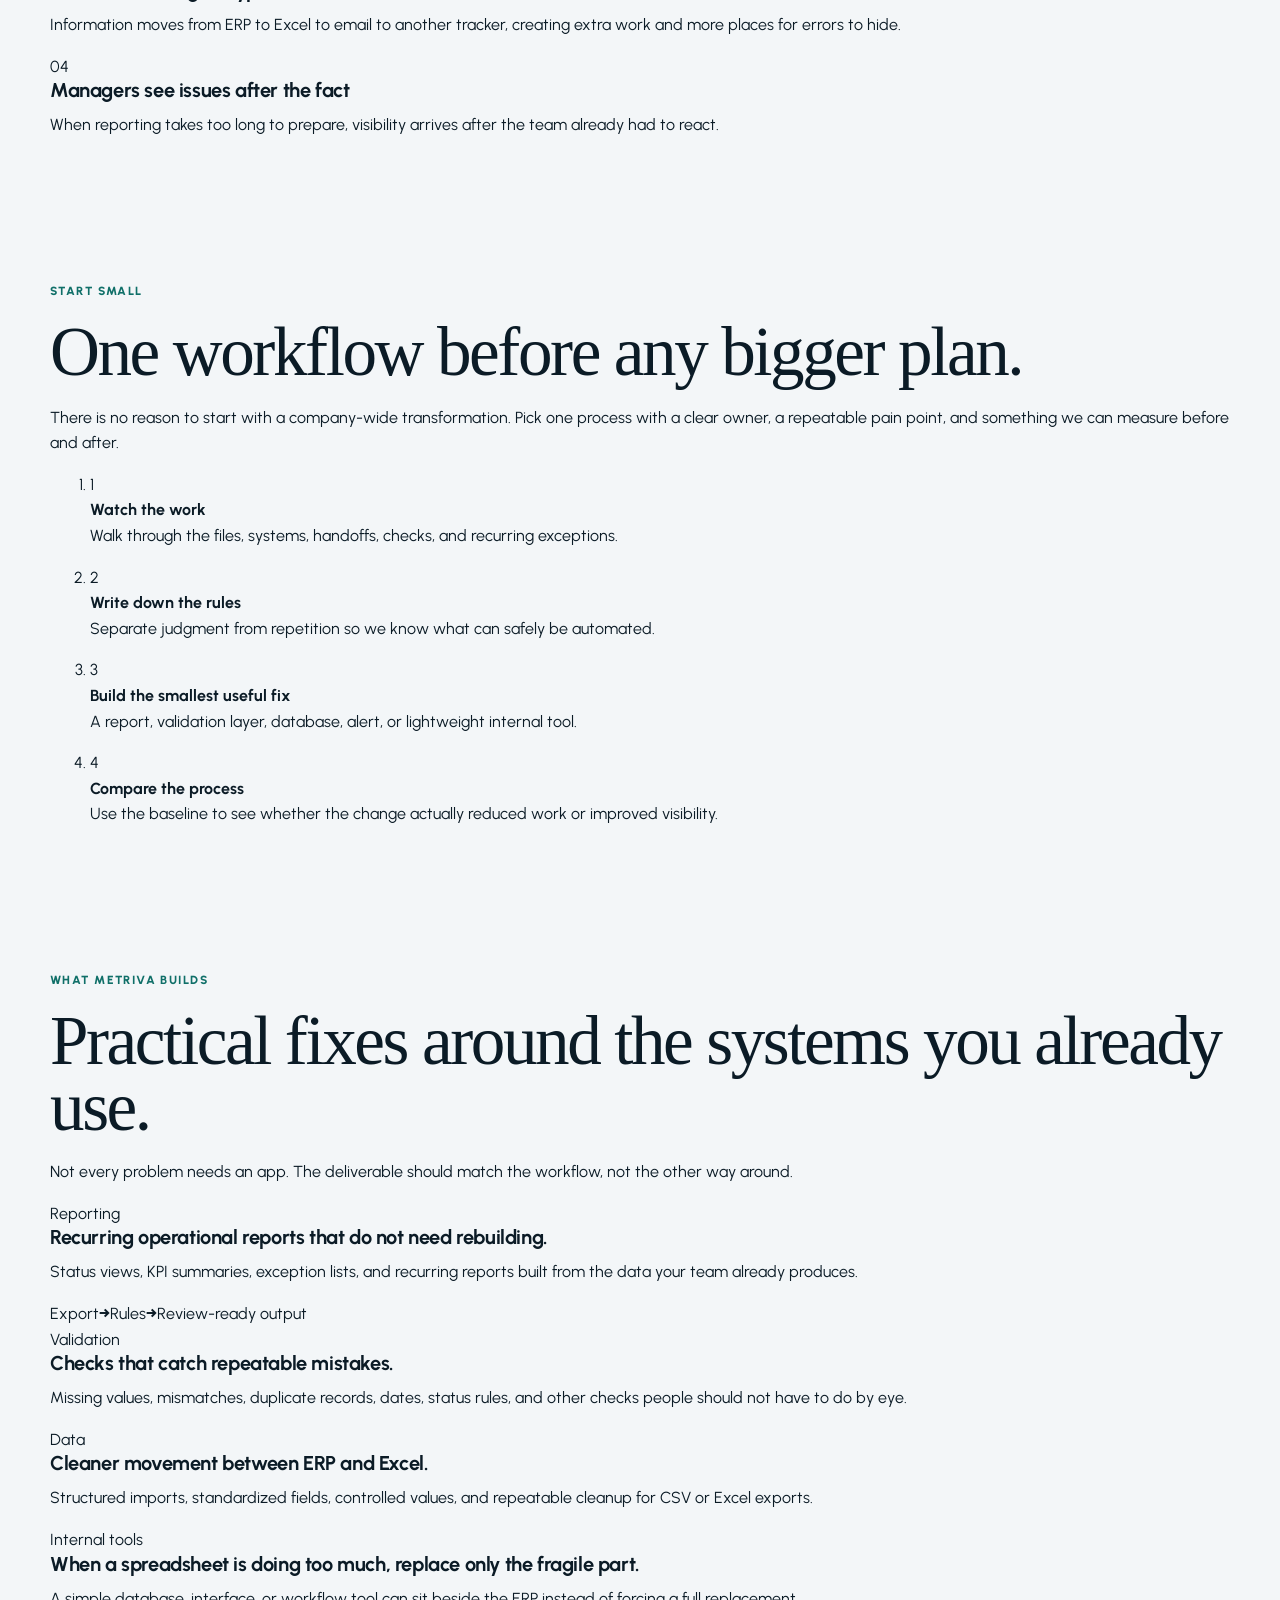
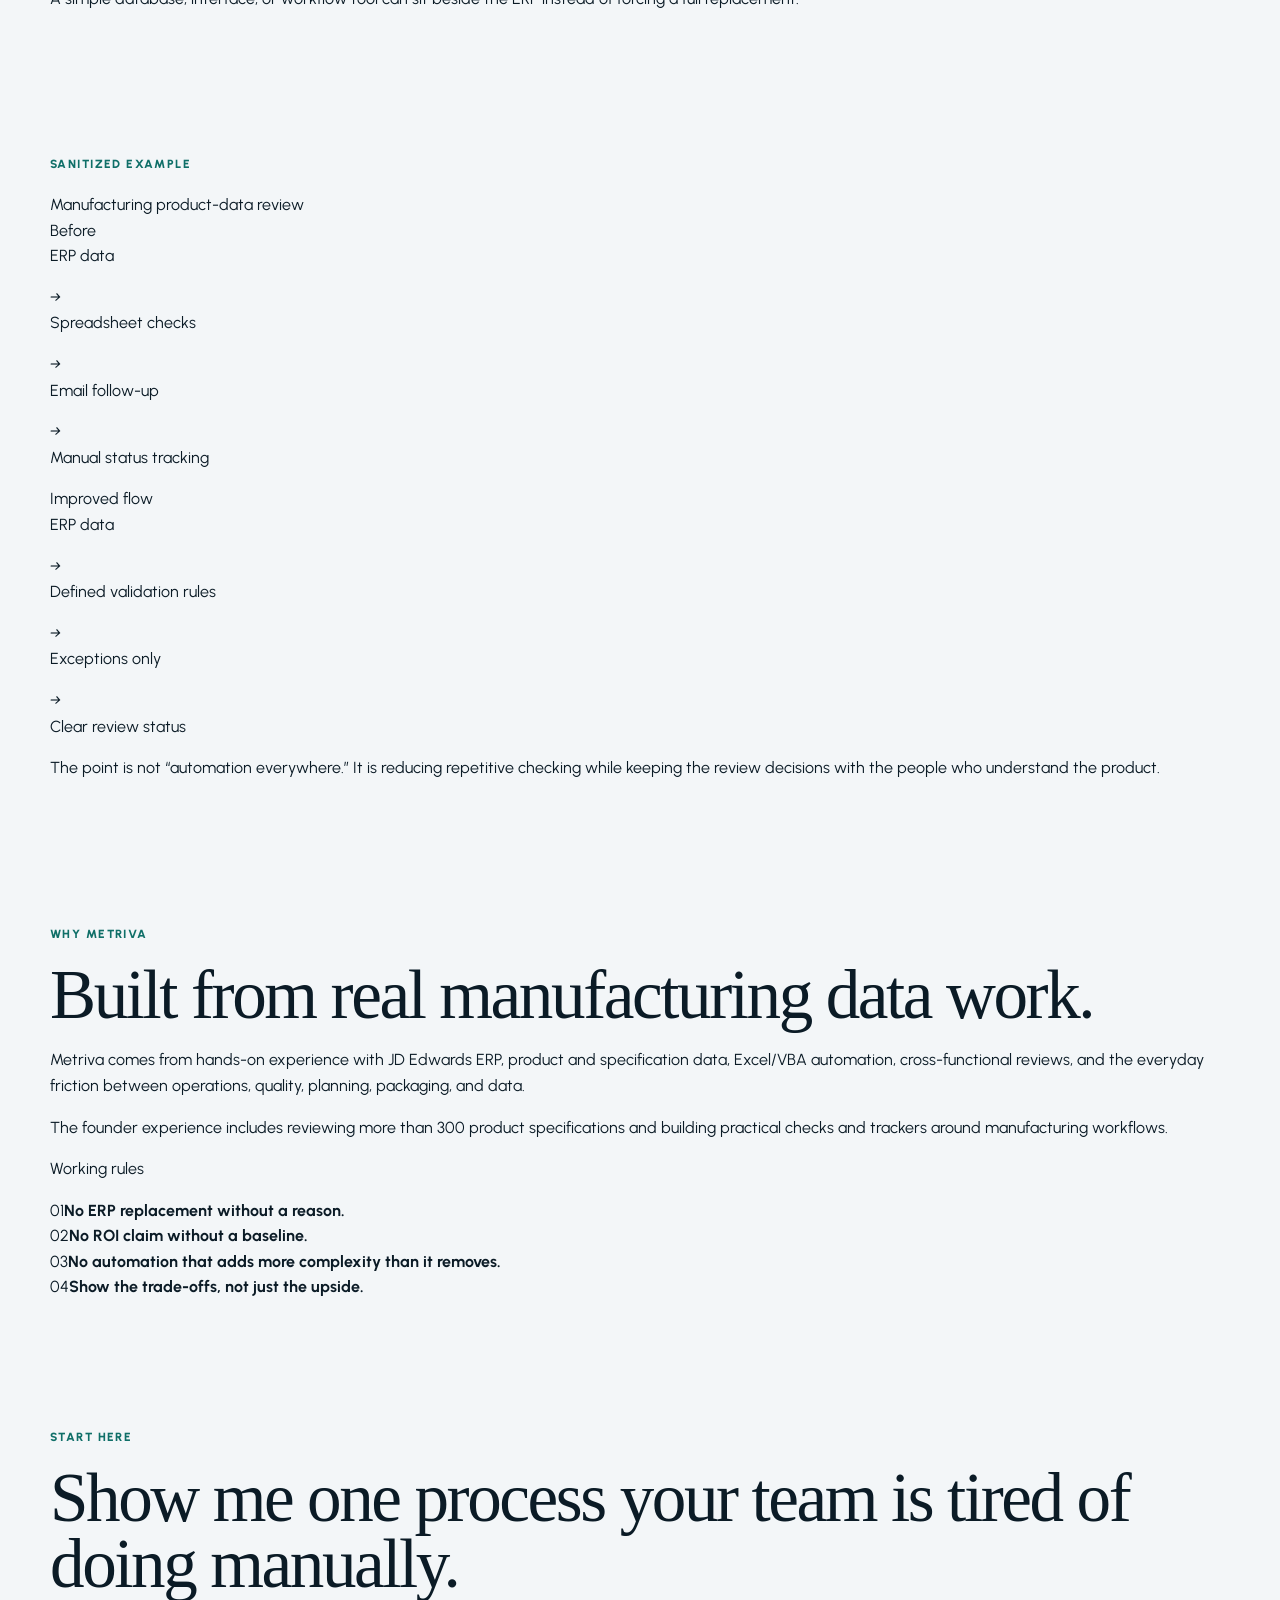
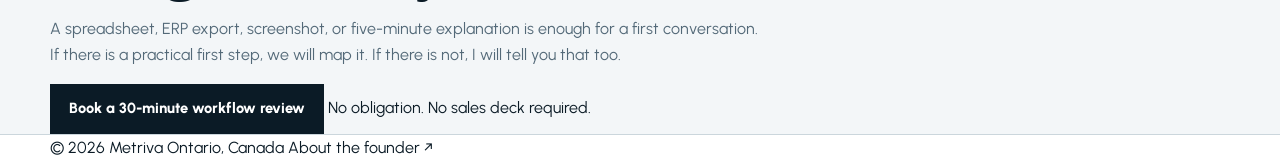
==== commit e1b97e97: "Refine Metriva homepage visual hierarchy and manufacturing focus" ====
--- a/index.html
+++ b/index.html
@@ -4,11 +4,11 @@
   <meta charset="utf-8">
   <meta name="viewport" content="width=device-width, initial-scale=1">
   <title>Metriva | Practical Data & Workflow Systems for Manufacturers</title>
-  <meta name="description" content="Metriva helps small and growing manufacturers fix manual reporting, spreadsheet-heavy workflows, and operational data problems without replacing the systems they already use.">
-  <meta name="theme-color" content="#0b1b26">
+  <meta name="description" content="Metriva helps manufacturers reduce manual reporting, spreadsheet-heavy workflows, and operational data friction without replacing the systems they already use.">
+  <meta name="theme-color" content="#0d2532">
   <link rel="preconnect" href="https://fonts.googleapis.com">
   <link rel="preconnect" href="https://fonts.gstatic.com" crossorigin>
-  <link href="https://fonts.googleapis.com/css2?family=Instrument+Serif:ital@0;1&family=Urbanist:wght@400;500;600;700;800&display=swap" rel="stylesheet">
+  <link href="https://fonts.googleapis.com/css2?family=Bricolage+Grotesque:opsz,wght@12..96,500;12..96,600;12..96,700&family=Urbanist:wght@400;500;600;700&display=swap" rel="stylesheet">
   <link rel="stylesheet" href="styles.css">
 </head>
 <body>
@@ -17,242 +17,185 @@
   <header class="site-header">
     <div class="shell nav-wrap">
       <a class="brand" href="#top" aria-label="Metriva home">
-        <span class="brand-mark" aria-hidden="true">M</span>
+        <span class="brand-symbol" aria-hidden="true"><i></i><i></i><i></i></span>
         <span>Metriva</span>
       </a>
       <nav class="nav" aria-label="Primary navigation">
-        <a href="#problems">Problems</a>
-        <a href="#approach">Approach</a>
+        <a href="#friction">Problems</a>
+        <a href="#process">Process</a>
         <a href="#work">What we build</a>
-        <a href="#about">Why Metriva</a>
-        <a class="nav-contact" href="#contact">Start with one workflow</a>
+        <a href="#about">About</a>
+        <a class="nav-cta" href="#contact">Talk about a workflow</a>
       </nav>
     </div>
   </header>
 
   <main id="main">
     <section class="hero shell" id="top">
-      <div class="hero-copy">
-        <p class="eyebrow">For small and growing manufacturers</p>
-        <h1>Fix the manual work around your operation.</h1>
-        <p class="hero-lead">
-          If your team is rebuilding the same report, cleaning the same ERP export, or checking the same fields by hand every week, that is where Metriva starts.
-        </p>
+      <div class="hero-main">
+        <p class="eyebrow">Operations data & workflow improvement</p>
+        <h1>Less spreadsheet chasing.<br><span>Better operating visibility.</span></h1>
+        <p class="hero-lead">Metriva helps small and growing manufacturers clean up the manual layer around ERP and Excel - recurring reports, data checks, exception follow-ups, and awkward internal workflows.</p>
         <div class="hero-actions">
-          <a class="button primary" href="mailto:ivan@metriva.ca?subject=Metriva%20workflow%20review">Book a 30-minute workflow review</a>
-          <a class="text-link" href="#approach">See how we work <span aria-hidden="true">→</span></a>
-        </div>
-        <div class="hero-note">
-          <strong>No giant transformation pitch.</strong>
-          <span>One workflow. One owner. One before-and-after measure.</span>
-        </div>
-      </div>
-
-      <aside class="hero-board" aria-label="Example Metriva workflow">
-        <div class="board-top">
-          <span>Example first project</span>
-          <span>01 / 01</span>
-        </div>
-        <div class="board-main">
-          <p class="board-kicker">Recurring operations report</p>
-          <h2>ERP export → cleanup → checks → report</h2>
-          <div class="board-flow" aria-label="Example process">
-            <div><span>01</span><strong>Export</strong><small>CSV / Excel from ERP</small></div>
-            <div><span>02</span><strong>Clean</strong><small>Standardize fields</small></div>
-            <div><span>03</span><strong>Check</strong><small>Flag exceptions</small></div>
-            <div><span>04</span><strong>Report</strong><small>Ready to review</small></div>
-          </div>
-        </div>
-        <div class="board-bottom">
-          <span>Measure before we build:</span>
-          <strong>time per run · handoffs · checks · exceptions</strong>
-        </div>
+          <a class="button primary" href="#contact">Start with one workflow</a>
+          <a class="inline-link" href="#process">How it works <span aria-hidden="true">↘</span></a>
+        </div>
+      </div>
+
+      <aside class="hero-aside" aria-label="A good first project">
+        <div class="aside-head">
+          <span>A good first project</span>
+          <span>01</span>
+        </div>
+        <p class="aside-question">What takes the same person 30-90 minutes every week because the data has to be exported, cleaned, checked, or copied?</p>
+        <div class="aside-example">
+          <span>Input</span><strong>ERP export / spreadsheet</strong>
+          <span>Work</span><strong>Clean + validate + flag</strong>
+          <span>Output</span><strong>Report / exception list</strong>
+        </div>
+        <p class="aside-foot">We measure the current process before proposing a fix.</p>
       </aside>
     </section>
 
-    <section class="problem-strip" id="problems">
-      <div class="shell strip-grid">
-        <p class="strip-label">Problems we look for</p>
-        <p>Weekly report rebuilds</p>
-        <p>Duplicate data entry</p>
-        <p>Manual validation</p>
-        <p>ERP export cleanup</p>
-        <p>Exception follow-up</p>
-      </div>
-    </section>
-
-    <section class="section shell" id="approach">
-      <div class="section-intro offset-intro">
-        <p class="eyebrow">The approach</p>
-        <h2>Understand the process before touching the technology.</h2>
-        <p>
-          Most manufacturing teams do not need another platform just because a process is messy. First, we map what actually happens today: where the data starts, who touches it, what gets checked, and where the delays show up.
-        </p>
-      </div>
-
-      <div class="bento">
-        <article class="bento-item bento-large">
-          <span class="index">01</span>
-          <div>
-            <p class="item-label">Bring one real workflow</p>
-            <h3>“We rebuild this every Monday.”</h3>
-            <p>
-              That is enough to start. A report, tracker, product-data review, inventory reconciliation, purchasing check, or any recurring process that depends on exports, spreadsheets, and manual follow-up.
-            </p>
-          </div>
-        </article>
-
-        <article class="bento-item">
-          <span class="index">02</span>
-          <div>
-            <p class="item-label">Map the current state</p>
-            <h3>Count the steps.</h3>
-            <p>We document the source files, copy/paste steps, checks, handoffs, and recurring exceptions before recommending anything.</p>
-          </div>
-        </article>
-
-        <article class="bento-item bento-tall">
-          <span class="index">03</span>
-          <div>
-            <p class="item-label">Pick a useful measure</p>
-            <h3>No made-up ROI.</h3>
-            <p>Track something we can actually observe: minutes per run, number of manual handoffs, fields checked, or exceptions that need follow-up.</p>
-          </div>
-        </article>
-
-        <article class="bento-item bento-wide">
-          <span class="index">04</span>
-          <div>
-            <p class="item-label">Build only what earns its place</p>
-            <h3>Automate the repetitive part. Keep people where judgment matters.</h3>
-            <p>
-              The result might be a cleaner report, validation logic, a small database, an alert, or a lightweight internal tool. If the best answer is to leave part of the process manual, we say that too.
-            </p>
-          </div>
-        </article>
-      </div>
-    </section>
-
-    <section class="section work-section" id="work">
-      <div class="shell work-grid">
-        <div class="work-heading">
-          <p class="eyebrow">What we build</p>
+    <section class="signal-bar" aria-label="Common manufacturing workflow issues">
+      <div class="shell signal-grid">
+        <span>ERP exports</span>
+        <span>Excel trackers</span>
+        <span>Manual checks</span>
+        <span>Recurring reports</span>
+        <span>Exception follow-up</span>
+        <span>Master data</span>
+      </div>
+    </section>
+
+    <section class="section shell friction" id="friction">
+      <div class="friction-heading">
+        <p class="eyebrow">Where the friction shows up</p>
+        <h2>Your software can be fine while the work around it is not.</h2>
+      </div>
+      <div class="friction-list">
+        <article>
+          <span class="num">01</span>
+          <div><h3>Reports rebuilt by hand</h3><p>The same exports are downloaded, reformatted, filtered, checked, and emailed every day or every week.</p></div>
+        </article>
+        <article>
+          <span class="num">02</span>
+          <div><h3>Important checks live in someone's head</h3><p>People know which fields to compare and which exceptions matter, but the rules are not built into the process.</p></div>
+        </article>
+        <article>
+          <span class="num">03</span>
+          <div><h3>The same data gets typed twice</h3><p>Information moves from ERP to Excel to email to another tracker, creating extra work and more places for errors to hide.</p></div>
+        </article>
+        <article>
+          <span class="num">04</span>
+          <div><h3>Managers see issues after the fact</h3><p>When reporting takes too long to prepare, visibility arrives after the team already had to react.</p></div>
+        </article>
+      </div>
+    </section>
+
+    <section class="process-section" id="process">
+      <div class="shell process-grid">
+        <div class="process-copy">
+          <p class="eyebrow">Start small</p>
+          <h2>One workflow before any bigger plan.</h2>
+          <p>There is no reason to start with a company-wide transformation. Pick one process with a clear owner, a repeatable pain point, and something we can measure before and after.</p>
+        </div>
+        <ol class="steps">
+          <li><span>1</span><div><strong>Watch the work</strong><p>Walk through the files, systems, handoffs, checks, and recurring exceptions.</p></div></li>
+          <li><span>2</span><div><strong>Write down the rules</strong><p>Separate judgment from repetition so we know what can safely be automated.</p></div></li>
+          <li><span>3</span><div><strong>Build the smallest useful fix</strong><p>A report, validation layer, database, alert, or lightweight internal tool.</p></div></li>
+          <li><span>4</span><div><strong>Compare the process</strong><p>Use the baseline to see whether the change actually reduced work or improved visibility.</p></div></li>
+        </ol>
+      </div>
+    </section>
+
+    <section class="section shell" id="work">
+      <div class="work-head">
+        <div>
+          <p class="eyebrow">What Metriva builds</p>
           <h2>Practical fixes around the systems you already use.</h2>
         </div>
-
-        <div class="work-list">
-          <article>
-            <span>01</span>
-            <div>
-              <h3>Reporting that does not need rebuilding</h3>
-              <p>Recurring operational reports, status views, KPI summaries, and exception lists built from the data your team already produces.</p>
-            </div>
-          </article>
-          <article>
-            <span>02</span>
-            <div>
-              <h3>Checks that catch the boring mistakes</h3>
-              <p>Validation rules for missing values, mismatches, duplicate records, date logic, status rules, and other repeatable checks people should not have to do by eye.</p>
-            </div>
-          </article>
-          <article>
-            <span>03</span>
-            <div>
-              <h3>Cleaner data between ERP and Excel</h3>
-              <p>Structured imports, standardized fields, controlled values, and repeatable cleanup for CSV or Excel exports coming from ERP and operational systems.</p>
-            </div>
-          </article>
-          <article>
-            <span>04</span>
-            <div>
-              <h3>Small internal tools for awkward workflows</h3>
-              <p>When a spreadsheet is doing too much, we can replace the fragile part with a simple database, interface, or workflow tool without replacing the ERP behind it.</p>
-            </div>
-          </article>
-        </div>
-      </div>
-    </section>
-
-    <section class="section shell proof-section" id="about">
-      <div class="proof-copy">
+        <p>Not every problem needs an app. The deliverable should match the workflow, not the other way around.</p>
+      </div>
+
+      <div class="work-bento">
+        <article class="work-feature">
+          <span class="tag">Reporting</span>
+          <h3>Recurring operational reports that do not need rebuilding.</h3>
+          <p>Status views, KPI summaries, exception lists, and recurring reports built from the data your team already produces.</p>
+          <div class="mini-flow"><span>Export</span><b>→</b><span>Rules</span><b>→</b><span>Review-ready output</span></div>
+        </article>
+        <article class="work-small">
+          <span class="tag">Validation</span>
+          <h3>Checks that catch repeatable mistakes.</h3>
+          <p>Missing values, mismatches, duplicate records, dates, status rules, and other checks people should not have to do by eye.</p>
+        </article>
+        <article class="work-small">
+          <span class="tag">Data</span>
+          <h3>Cleaner movement between ERP and Excel.</h3>
+          <p>Structured imports, standardized fields, controlled values, and repeatable cleanup for CSV or Excel exports.</p>
+        </article>
+        <article class="work-wide">
+          <span class="tag">Internal tools</span>
+          <div><h3>When a spreadsheet is doing too much, replace only the fragile part.</h3><p>A simple database, interface, or workflow tool can sit beside the ERP instead of forcing a full replacement.</p></div>
+        </article>
+      </div>
+    </section>
+
+    <section class="case-section">
+      <div class="shell case-grid">
+        <div class="case-label">
+          <p class="eyebrow">Sanitized example</p>
+          <span>Manufacturing product-data review</span>
+        </div>
+        <div class="case-before">
+          <span>Before</span>
+          <p>ERP data</p><i>→</i><p>Spreadsheet checks</p><i>→</i><p>Email follow-up</p><i>→</i><p>Manual status tracking</p>
+        </div>
+        <div class="case-after">
+          <span>Improved flow</span>
+          <p>ERP data</p><i>→</i><p>Defined validation rules</p><i>→</i><p>Exceptions only</p><i>→</i><p>Clear review status</p>
+        </div>
+        <p class="case-note">The point is not “automation everywhere.” It is reducing repetitive checking while keeping the review decisions with the people who understand the product.</p>
+      </div>
+    </section>
+
+    <section class="section shell about" id="about">
+      <div class="about-main">
         <p class="eyebrow">Why Metriva</p>
-        <h2>Built from manufacturing data work, not a generic software pitch.</h2>
-        <p>
-          Metriva grew out of hands-on work with JD Edwards ERP, product and specification data, Excel/VBA automation, cross-functional review workflows, and the day-to-day friction between operations, quality, planning, packaging, and data.
-        </p>
-        <p>
-          The founder experience includes reviewing more than 300 product specifications and building practical checks and trackers around real manufacturing processes. That is the lens Metriva brings to every first conversation.
-        </p>
-      </div>
-
-      <aside class="proof-ledger">
-        <div class="ledger-row">
-          <span>Founder background</span>
-          <strong>Manufacturing data administration</strong>
-        </div>
-        <div class="ledger-row">
-          <span>ERP exposure</span>
-          <strong>JD Edwards</strong>
-        </div>
-        <div class="ledger-row">
-          <span>Common tools</span>
-          <strong>Excel · VBA · SQL · Python</strong>
-        </div>
-        <div class="ledger-row">
-          <span>Operating principle</span>
-          <strong>Fix one measurable problem first</strong>
-        </div>
+        <h2>Built from real manufacturing data work.</h2>
+        <p>Metriva comes from hands-on experience with JD Edwards ERP, product and specification data, Excel/VBA automation, cross-functional reviews, and the everyday friction between operations, quality, planning, packaging, and data.</p>
+        <p>The founder experience includes reviewing more than 300 product specifications and building practical checks and trackers around manufacturing workflows.</p>
+      </div>
+      <aside class="principles">
+        <p class="principles-title">Working rules</p>
+        <div><span>01</span><strong>No ERP replacement without a reason.</strong></div>
+        <div><span>02</span><strong>No ROI claim without a baseline.</strong></div>
+        <div><span>03</span><strong>No automation that adds more complexity than it removes.</strong></div>
+        <div><span>04</span><strong>Show the trade-offs, not just the upside.</strong></div>
       </aside>
     </section>
 
-    <section class="transparency">
-      <div class="shell transparency-grid">
+    <section class="contact" id="contact">
+      <div class="shell contact-grid">
         <div>
-          <p class="eyebrow">Transparency</p>
-          <h2>What you will not hear from us.</h2>
-        </div>
-        <div class="transparency-list">
-          <div>
-            <strong>“You need to replace your ERP.”</strong>
-            <p>Maybe you do. Usually that is not the first assumption.</p>
-          </div>
-          <div>
-            <strong>“This will save 40%.”</strong>
-            <p>Not without a baseline and real evidence.</p>
-          </div>
-          <div>
-            <strong>“AI will solve it.”</strong>
-            <p>Only if AI is actually the right tool for the workflow.</p>
-          </div>
-          <div>
-            <strong>“We need six months of discovery.”</strong>
-            <p>Start with one process and learn from something real.</p>
-          </div>
-        </div>
-      </div>
-    </section>
-
-    <section class="section shell contact-section" id="contact">
-      <div class="contact-copy">
-        <p class="eyebrow">Start here</p>
-        <h2>Send one process your team is tired of doing manually.</h2>
-        <p>
-          A screenshot, spreadsheet, ERP export, or five-minute explanation is enough for a first conversation. We will look at whether the problem is specific enough to improve and what a sensible first step would be.
-        </p>
-      </div>
-      <div class="contact-action">
-        <a class="button primary" href="mailto:ivan@metriva.ca?subject=Metriva%20workflow%20review">Email Ivan at Metriva</a>
-        <p>ivan@metriva.ca</p>
-        <small>30-minute workflow review · no obligation</small>
+          <p class="eyebrow">Start here</p>
+          <h2>Show me one process your team is tired of doing manually.</h2>
+        </div>
+        <div class="contact-copy">
+          <p>A spreadsheet, ERP export, screenshot, or five-minute explanation is enough for a first conversation. If there is a practical first step, we will map it. If there is not, I will tell you that too.</p>
+          <a class="button primary light" href="mailto:ivanalc.oviedo@gmail.com?subject=Metriva%20workflow%20review">Book a 30-minute workflow review</a>
+          <span>No obligation. No sales deck required.</span>
+        </div>
       </div>
     </section>
   </main>
 
   <footer>
-    <div class="shell footer-wrap">
+    <div class="shell footer-grid">
       <span>© 2026 Metriva</span>
       <span>Ontario, Canada</span>
-      <a href="/ivan/">About the founder</a>
+      <a href="/ivan/">About the founder ↗</a>
     </div>
   </footer>
 </body>
--- a/styles.css
+++ b/styles.css
@@ -1,384 +1,230 @@
-:root {
-  --bg: #f6f8fb;
-  --surface: #ffffff;
-  --surface-alt: #eef3f7;
-  --text: #153047;
-  --muted: #5a7084;
-  --border: #d7e0e8;
-  --primary: #1f4b73;
-  --primary-dark: #163653;
-  --accent: #6d8b74;
-  --accent-soft: #e9f0eb;
-  --shadow: 0 18px 40px rgba(16, 40, 66, 0.08);
-  --radius: 18px;
-  --max: 1160px;
-}
-
-* { box-sizing: border-box; }
-html { scroll-behavior: smooth; }
-body {
-  margin: 0;
-  font-family: "Inter", system-ui, -apple-system, BlinkMacSystemFont, "Segoe UI", sans-serif;
-  background: var(--bg);
-  color: var(--text);
-  line-height: 1.6;
-}
-
-a { color: inherit; text-decoration: none; }
-p { margin: 0 0 1rem; }
-ul { margin: 0; padding-left: 1.15rem; }
-
-.container {
-  width: min(100% - 2rem, var(--max));
-  margin: 0 auto;
-}
-
-.site-header {
-  position: sticky;
-  top: 0;
-  z-index: 20;
-  background: rgba(246, 248, 251, 0.92);
-  backdrop-filter: blur(10px);
-  border-bottom: 1px solid rgba(215, 224, 232, 0.9);
-}
-
-.header-inner,
-.footer-inner {
-  display: flex;
-  justify-content: space-between;
-  align-items: center;
-  gap: 1rem;
-  padding: 1rem 0;
-}
-
-.brand {
-  font-size: 1.35rem;
-  font-weight: 800;
-  letter-spacing: -0.03em;
-}
-
-.nav {
-  display: flex;
-  align-items: center;
-  gap: 1.25rem;
-  flex-wrap: wrap;
-}
-
-.nav a {
-  color: var(--muted);
-  font-weight: 500;
-}
-
-.nav a:hover,
-.footer-links a:hover,
-.text-link:hover,
-.contact-link:hover {
-  color: var(--primary);
-}
-
-.nav-cta {
-  color: var(--primary) !important;
-}
-
-.hero {
-  padding: 5rem 0 3rem;
-}
-
-.hero-grid,
-.about-grid,
-.split-section,
-.cta-box {
-  display: grid;
-  grid-template-columns: 1.3fr 1fr;
-  gap: 2rem;
-  align-items: start;
-}
-
-.eyebrow {
-  display: inline-block;
-  margin-bottom: 1rem;
-  color: var(--primary);
-  font-weight: 700;
-  text-transform: uppercase;
-  letter-spacing: 0.08em;
-  font-size: 0.78rem;
-}
-
-h1, h2, h3 {
-  margin: 0 0 1rem;
-  line-height: 1.15;
-  letter-spacing: -0.03em;
-}
-
-h1 {
-  font-size: clamp(2.6rem, 5vw, 4.5rem);
-  max-width: 12ch;
-}
-
-h2 {
-  font-size: clamp(2rem, 3.5vw, 3rem);
-  max-width: 14ch;
-}
-
-h3 {
-  font-size: 1.25rem;
-}
-
-.lead,
-.section-heading p {
-  max-width: 62ch;
-  color: var(--muted);
-  font-size: 1.07rem;
-}
-
-.hero-actions,
-.cta-actions {
-  display: flex;
-  gap: 1rem;
-  flex-wrap: wrap;
-  margin: 1.75rem 0;
-}
-
-.button {
-  display: inline-flex;
-  align-items: center;
-  justify-content: center;
-  padding: 0.95rem 1.35rem;
-  border-radius: 999px;
-  font-weight: 700;
-  transition: transform 0.18s ease, box-shadow 0.18s ease, background 0.18s ease;
-}
-
-.button:hover {
-  transform: translateY(-1px);
-}
-
-.button.primary {
-  background: var(--primary);
-  color: white;
-  box-shadow: var(--shadow);
-}
-
-.button.primary:hover {
-  background: var(--primary-dark);
-}
-
-.button.secondary {
-  background: var(--surface);
-  color: var(--primary-dark);
-  border: 1px solid var(--border);
-}
-
-.trust-points {
-  display: grid;
-  gap: 0.65rem;
-  padding: 0;
-  list-style: none;
-  color: var(--muted);
-}
-
-.trust-points li::before,
-.check-list li::before,
-.expect-list li::before {
-  content: "•";
-  color: var(--accent);
-  font-weight: 800;
-  display: inline-block;
-  width: 1rem;
-  margin-left: -1rem;
-}
-
-.hero-panel,
-.card,
-.service-card,
-.process-step,
-.about-panel,
-.cta-box {
-  background: var(--surface);
-  border: 1px solid var(--border);
-  border-radius: var(--radius);
-  box-shadow: var(--shadow);
-}
-
-.hero-panel {
-  padding: 1.5rem;
-}
-
-.panel-label {
-  color: var(--muted);
-  font-weight: 700;
-  text-transform: uppercase;
-  letter-spacing: 0.08em;
-  font-size: 0.76rem;
-  margin-bottom: 1rem;
-}
-
-.flow-step {
-  display: grid;
-  grid-template-columns: 56px 1fr;
-  gap: 1rem;
-  padding: 1rem 0;
-  border-top: 1px solid var(--border);
-}
-
-.flow-step:first-of-type { border-top: 0; padding-top: 0; }
-
-.flow-step span,
-.process-step span {
-  width: 44px;
-  height: 44px;
-  border-radius: 12px;
-  background: var(--accent-soft);
-  color: var(--primary);
-  display: inline-flex;
-  align-items: center;
-  justify-content: center;
-  font-weight: 800;
-}
-
-.section {
-  padding: 4.5rem 0;
-}
-
-.muted {
-  background: linear-gradient(180deg, rgba(238, 243, 247, 0.85), rgba(246, 248, 251, 0.7));
-}
-
-.section-heading {
-  margin-bottom: 2rem;
-}
-
-.cards {
-  display: grid;
-  gap: 1.25rem;
-}
-
-.three-up { grid-template-columns: repeat(3, minmax(0, 1fr)); }
-.two-up { grid-template-columns: repeat(2, minmax(0, 1fr)); }
-
-.card,
-.service-card,
-.process-step,
-.about-panel {
-  padding: 1.5rem;
-}
-
-.card p,
-.service-card p,
-.process-step p,
-.about-panel li,
-.fit-grid li {
-  color: var(--muted);
-}
-
-.service-card ul,
-.check-list,
-.expect-list {
-  margin-top: 1rem;
-}
-
-.accent-section {
-  background: linear-gradient(180deg, var(--surface), #f0f5f2);
-}
-
-.fit-grid {
-  display: grid;
-  grid-template-columns: repeat(2, minmax(0, 1fr));
-  gap: 1.5rem;
-}
-
-.check-list,
-.expect-list {
-  display: grid;
-  gap: 0.75rem;
-}
-
-.check-list.neutral li::before {
-  color: var(--primary);
-}
-
-.process-grid {
-  display: grid;
-  grid-template-columns: repeat(4, minmax(0, 1fr));
-  gap: 1rem;
-}
-
-.process-step {
-  display: flex;
-  flex-direction: column;
-  gap: 0.85rem;
-}
-
-.text-link {
-  display: inline-flex;
-  margin-top: 0.5rem;
-  color: var(--primary);
-  font-weight: 700;
-}
-
-.cta-section {
-  padding-top: 2rem;
-}
-
-.cta-box {
-  padding: 2rem;
-  background: linear-gradient(135deg, #f7fbfd 0%, #edf3f8 100%);
-}
-
-.contact-link {
-  color: var(--primary);
-  font-weight: 700;
-}
-
-.site-footer {
-  border-top: 1px solid var(--border);
-  background: var(--surface);
-}
-
-.footer-links {
-  display: flex;
-  gap: 1rem;
-  flex-wrap: wrap;
-  color: var(--muted);
-}
-
-@media (max-width: 960px) {
-  .hero-grid,
-  .about-grid,
-  .split-section,
-  .cta-box,
-  .three-up,
-  .two-up,
-  .process-grid,
-  .fit-grid {
-    grid-template-columns: 1fr;
-  }
-
-  .nav {
-    display: none;
-  }
-
-  .hero {
-    padding-top: 3.5rem;
-  }
-}
-
-@media (max-width: 640px) {
-  .header-inner,
-  .footer-inner {
-    flex-direction: column;
-    align-items: flex-start;
-  }
-
-  h1 {
-    font-size: 2.5rem;
-  }
-
-  .button {
-    width: 100%;
-  }
-
-  .flow-step {
-    grid-template-columns: 1fr;
-  }
-}+:root{
+  --paper:#f3f6f8;
+  --surface:#ffffff;
+  --ink:#0b1b26;
+  --ink-2:#173042;
+  --muted:#536978;
+  --line:#cbd6dc;
+  --line-dark:#9fb0ba;
+  --accent:#0f6f68;
+  --accent-pale:#dcebea;
+  --max:1180px;
+}
+*{box-sizing:border-box}
+html{scroll-behavior:smooth}
+body{
+  margin:0;
+  background:var(--paper);
+  color:var(--ink);
+  font-family:"Urbanist",sans-serif;
+  font-size:16px;
+  line-height:1.6;
+  -webkit-font-smoothing:antialiased;
+}
+a{color:inherit;text-decoration:none}
+button,input,textarea{font:inherit}
+img{max-width:100%;height:auto}
+.shell{width:min(var(--max),calc(100% - 40px));margin-inline:auto}
+.skip-link{
+  position:fixed;left:14px;top:10px;z-index:9999;
+  transform:translateY(-160%);
+  background:var(--ink);color:#fff;padding:10px 14px;
+}
+.skip-link:focus{transform:none}
+:focus-visible{outline:3px solid var(--accent);outline-offset:4px}
+.site-header{
+  position:sticky;top:0;z-index:50;
+  background:rgba(243,246,248,.94);
+  border-bottom:1px solid var(--line);
+  backdrop-filter:blur(12px);
+}
+.nav-wrap{min-height:70px;display:flex;align-items:center;justify-content:space-between;gap:30px}
+.brand{display:flex;align-items:center;gap:11px;font-weight:800;letter-spacing:-.02em}
+.brand-mark{
+  width:34px;height:34px;display:grid;place-items:center;
+  background:var(--ink);color:white;font-family:"Instrument Serif",serif;
+  font-size:1.25rem;
+}
+.nav{display:flex;align-items:center;gap:24px;color:var(--muted);font-size:.9rem;font-weight:600}
+.nav a:hover{color:var(--ink)}
+.nav-contact{padding-bottom:2px;border-bottom:2px solid var(--accent);color:var(--ink)!important}
+.eyebrow{
+  margin:0 0 18px;color:var(--accent);
+  font-size:.74rem;font-weight:800;letter-spacing:.12em;text-transform:uppercase;
+}
+h1,h2,h3,p{margin-top:0}
+h1,h2{
+  font-family:"Instrument Serif",serif;
+  font-weight:400;
+  letter-spacing:-.035em;
+}
+h1{
+  max-width:760px;margin-bottom:24px;
+  font-size:clamp(4rem,8.3vw,8.7rem);
+  line-height:.84;
+}
+h2{
+  margin-bottom:20px;
+  font-size:clamp(2.7rem,5.4vw,5.7rem);
+  line-height:.95;
+}
+h3{margin-bottom:10px;font-size:1.25rem;line-height:1.15;letter-spacing:-.02em}
+.hero{
+  min-height:calc(100vh - 70px);
+  display:grid;grid-template-columns:minmax(0,1.13fr) minmax(390px,.87fr);
+  gap:72px;align-items:center;padding:88px 0 82px;
+}
+.hero-lead{
+  max-width:680px;margin-bottom:30px;
+  color:var(--muted);font-size:1.12rem;line-height:1.75;
+}
+.hero-actions{display:flex;align-items:center;gap:24px;flex-wrap:wrap}
+.button{
+  display:inline-flex;align-items:center;justify-content:center;
+  min-height:50px;padding:0 18px;border:1px solid var(--ink);
+  font-size:.92rem;font-weight:800;
+  transition:transform .18s ease,background .18s ease,color .18s ease;
+}
+.button:hover{transform:translateY(-2px)}
+.button.primary{background:var(--ink);color:white}
+.button.primary:hover{background:var(--accent);border-color:var(--accent)}
+.text-link{font-weight:800;color:var(--ink);border-bottom:1px solid var(--line-dark)}
+.text-link:hover{border-color:var(--accent)}
+.hero-note{
+  display:flex;gap:14px;flex-wrap:wrap;
+  margin-top:42px;padding-top:20px;border-top:1px solid var(--line);
+  color:var(--muted);font-size:.84rem;
+}
+.hero-note strong{color:var(--ink)}
+.hero-board{
+  border:1px solid var(--line-dark);
+  background:var(--surface);
+}
+.board-top,.board-bottom{
+  display:flex;justify-content:space-between;gap:16px;
+  padding:13px 16px;
+  color:var(--muted);font-size:.69rem;font-weight:800;letter-spacing:.08em;text-transform:uppercase;
+}
+.board-top{border-bottom:1px solid var(--line)}
+.board-bottom{border-top:1px solid var(--line);flex-direction:column;gap:3px}
+.board-bottom strong{color:var(--ink);font-size:.77rem;letter-spacing:0;text-transform:none}
+.board-main{padding:28px}
+.board-kicker{color:var(--accent);font-size:.76rem;font-weight:800;text-transform:uppercase;letter-spacing:.08em}
+.board-main h2{max-width:460px;font-size:clamp(2.1rem,4vw,3.7rem)}
+.board-flow{margin-top:30px;border-top:1px solid var(--line)}
+.board-flow>div{
+  display:grid;grid-template-columns:36px 95px 1fr;align-items:center;gap:12px;
+  padding:15px 0;border-bottom:1px solid var(--line);
+}
+.board-flow span{font-size:.7rem;color:var(--accent);font-weight:800}
+.board-flow strong{font-size:.86rem}
+.board-flow small{color:var(--muted)}
+.problem-strip{border-block:1px solid var(--line);background:var(--ink);color:#d9e3e8}
+.strip-grid{
+  min-height:74px;display:grid;grid-template-columns:1.4fr repeat(5,1fr);align-items:center;
+  gap:20px;font-size:.78rem;font-weight:700;
+}
+.strip-grid p{margin:0}
+.strip-label{color:#8fa5b2;text-transform:uppercase;letter-spacing:.1em}
+.section{padding:128px 0}
+.section-intro{max-width:830px}
+.offset-intro{margin-left:8%}
+.section-intro>p:not(.eyebrow){max-width:680px;color:var(--muted);font-size:1.03rem}
+.bento{
+  margin-top:72px;
+  display:grid;grid-template-columns:1.2fr .8fr 1fr;grid-template-rows:auto auto;
+  border-top:1px solid var(--line);border-left:1px solid var(--line);
+}
+.bento-item{
+  min-height:280px;padding:26px;
+  display:flex;flex-direction:column;justify-content:space-between;
+  border-right:1px solid var(--line);border-bottom:1px solid var(--line);
+  background:var(--surface);
+}
+.bento-large{grid-column:span 2;min-height:360px}
+.bento-tall{grid-row:span 2;background:var(--accent-pale)}
+.bento-wide{grid-column:span 2;min-height:260px;background:transparent}
+.index{
+  display:block;margin-bottom:54px;color:var(--accent);
+  font-size:.72rem;font-weight:900;letter-spacing:.1em;
+}
+.item-label{margin-bottom:8px;color:var(--muted);font-size:.7rem;font-weight:800;text-transform:uppercase;letter-spacing:.08em}
+.bento-item h3{
+  max-width:650px;font-family:"Instrument Serif",serif;font-weight:400;
+  font-size:clamp(2rem,3.8vw,4rem);line-height:.95;
+}
+.bento-item p:last-child{max-width:650px;margin-bottom:0;color:var(--muted)}
+.work-section{background:var(--surface);border-block:1px solid var(--line)}
+.work-grid{display:grid;grid-template-columns:.72fr 1.28fr;gap:90px}
+.work-heading{position:sticky;top:120px;align-self:start}
+.work-list{border-top:1px solid var(--line-dark)}
+.work-list article{
+  display:grid;grid-template-columns:60px 1fr;gap:24px;
+  padding:30px 0;border-bottom:1px solid var(--line);
+}
+.work-list article>span{color:var(--accent);font-size:.72rem;font-weight:900}
+.work-list h3{font-size:1.45rem}
+.work-list p{max-width:720px;margin:0;color:var(--muted)}
+.proof-section{display:grid;grid-template-columns:1.1fr .9fr;gap:110px;align-items:start}
+.proof-copy>p:not(.eyebrow){max-width:700px;color:var(--muted);font-size:1.02rem}
+.proof-ledger{border-top:2px solid var(--ink)}
+.ledger-row{
+  display:grid;grid-template-columns:.8fr 1.2fr;gap:24px;
+  padding:20px 0;border-bottom:1px solid var(--line);
+}
+.ledger-row span{color:var(--muted);font-size:.78rem;text-transform:uppercase;letter-spacing:.06em}
+.ledger-row strong{font-size:.92rem}
+.transparency{padding:110px 0;background:var(--ink);color:#edf4f6}
+.transparency .eyebrow{color:#69b7b1}
+.transparency-grid{display:grid;grid-template-columns:.8fr 1.2fr;gap:100px}
+.transparency-grid h2{max-width:560px}
+.transparency-list{border-top:1px solid #39505f}
+.transparency-list>div{
+  display:grid;grid-template-columns:1fr 1fr;gap:30px;
+  padding:22px 0;border-bottom:1px solid #39505f;
+}
+.transparency-list strong{font-family:"Instrument Serif",serif;font-size:1.55rem;font-weight:400}
+.transparency-list p{margin:0;color:#9fb2bd}
+.contact-section{display:grid;grid-template-columns:1.2fr .8fr;gap:90px;align-items:end}
+.contact-copy p:not(.eyebrow){max-width:720px;color:var(--muted)}
+.contact-action{padding:28px 0 6px;border-top:2px solid var(--ink)}
+.contact-action p{margin:18px 0 0;font-weight:800}
+.contact-action small{color:var(--muted)}
+footer{border-top:1px solid var(--line);background:var(--surface)}
+.footer-wrap{
+  min-height:90px;display:grid;grid-template-columns:1fr 1fr 1fr;align-items:center;
+  color:var(--muted);font-size:.78rem;
+}
+.footer-wrap span:nth-child(2){text-align:center}
+.footer-wrap a{text-align:right;color:var(--ink);font-weight:700}
+@media(max-width:980px){
+  .nav{display:none}
+  .hero,.work-grid,.proof-section,.transparency-grid,.contact-section{grid-template-columns:1fr}
+  .hero{min-height:auto;padding:70px 0}
+  .hero-board{max-width:700px}
+  .work-heading{position:static}
+  .strip-grid{grid-template-columns:repeat(2,1fr);padding:18px 0}
+  .strip-label{grid-column:1/-1}
+  .bento{grid-template-columns:1fr 1fr}
+  .bento-large,.bento-wide{grid-column:span 2}
+  .bento-tall{grid-row:auto}
+  .offset-intro{margin-left:0}
+}
+@media(max-width:650px){
+  .shell{width:min(100% - 28px,var(--max))}
+  h1{font-size:clamp(3.4rem,18vw,5.4rem)}
+  h2{font-size:clamp(2.5rem,13vw,4rem)}
+  .section{padding:88px 0}
+  .hero{gap:44px}
+  .hero-actions{align-items:flex-start;flex-direction:column}
+  .button{width:100%}
+  .board-flow>div{grid-template-columns:32px 80px 1fr}
+  .strip-grid{grid-template-columns:1fr}
+  .bento{grid-template-columns:1fr}
+  .bento-large,.bento-wide{grid-column:auto}
+  .bento-item{min-height:250px}
+  .proof-section,.transparency-grid,.contact-section{gap:56px}
+  .transparency-list>div{grid-template-columns:1fr;gap:8px}
+  .footer-wrap{grid-template-columns:1fr;gap:8px;padding:24px 0}
+  .footer-wrap span:nth-child(2),.footer-wrap a{text-align:left}
+}
